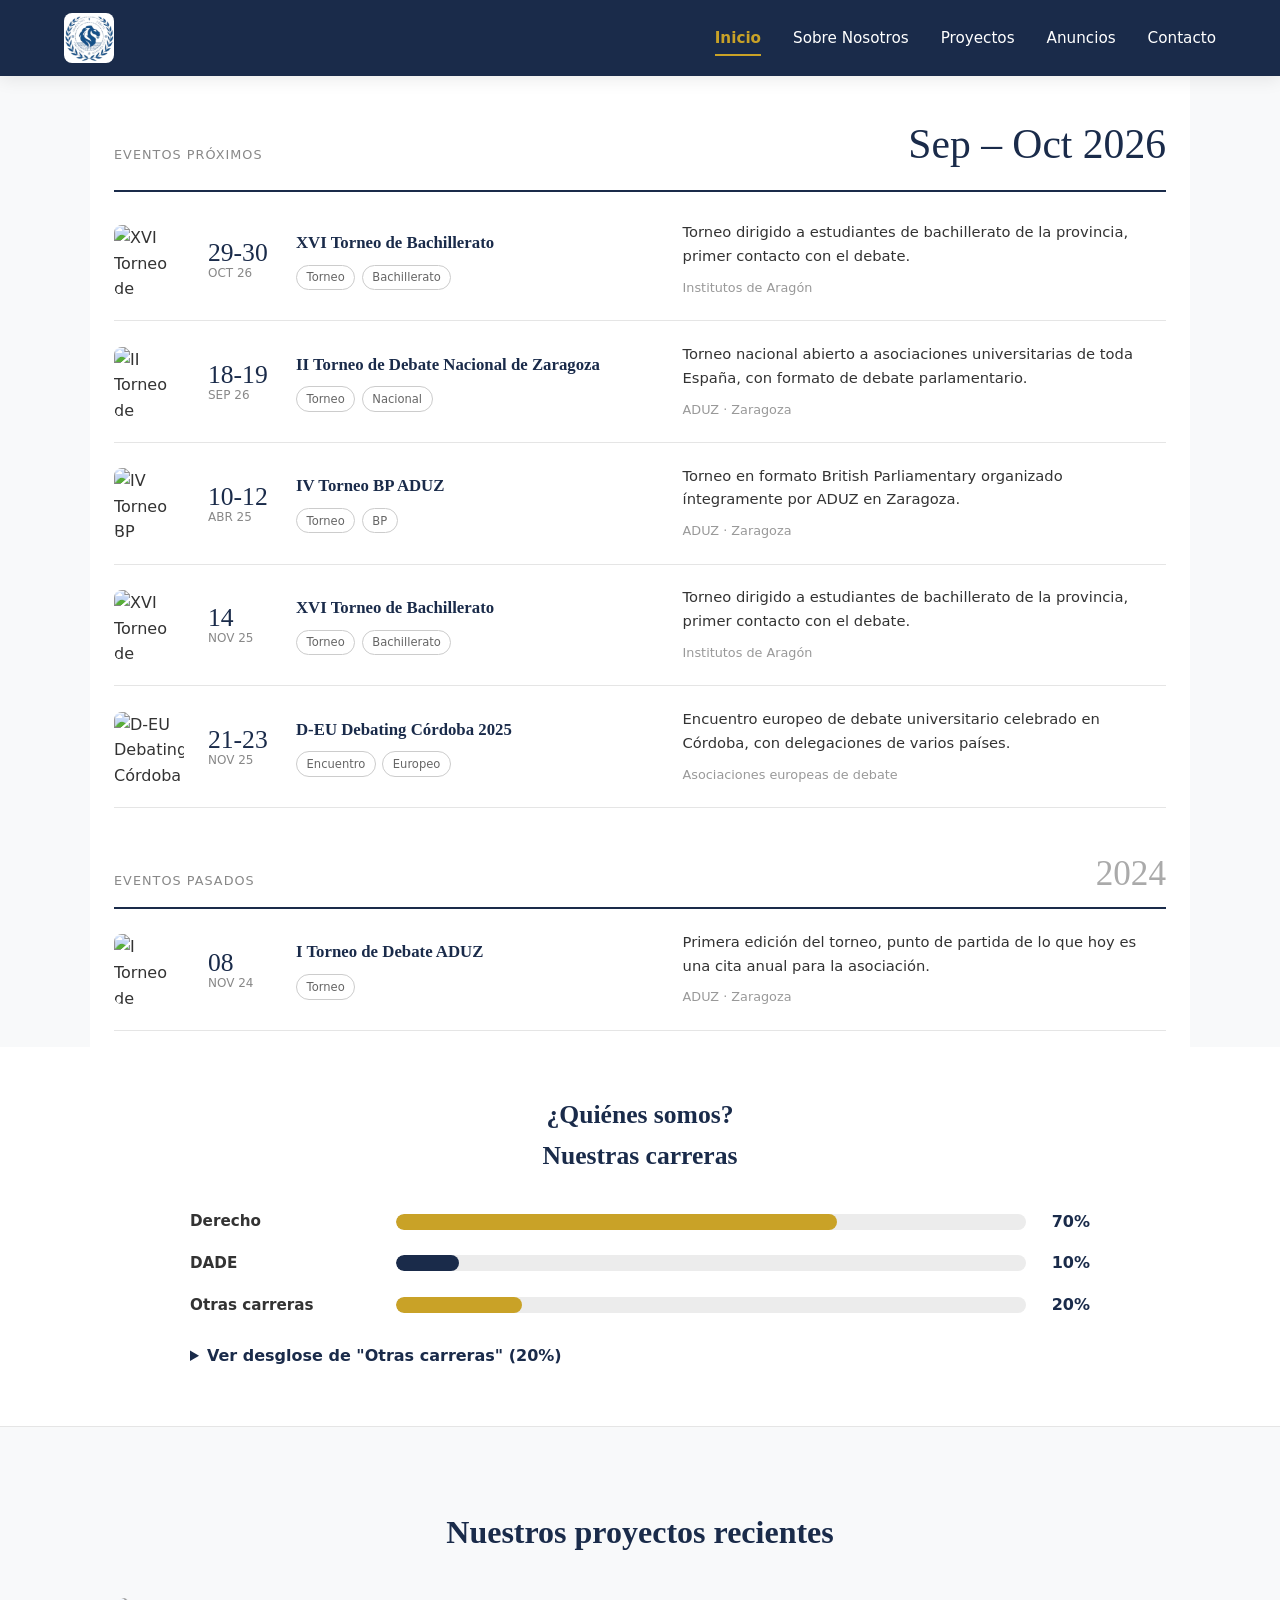
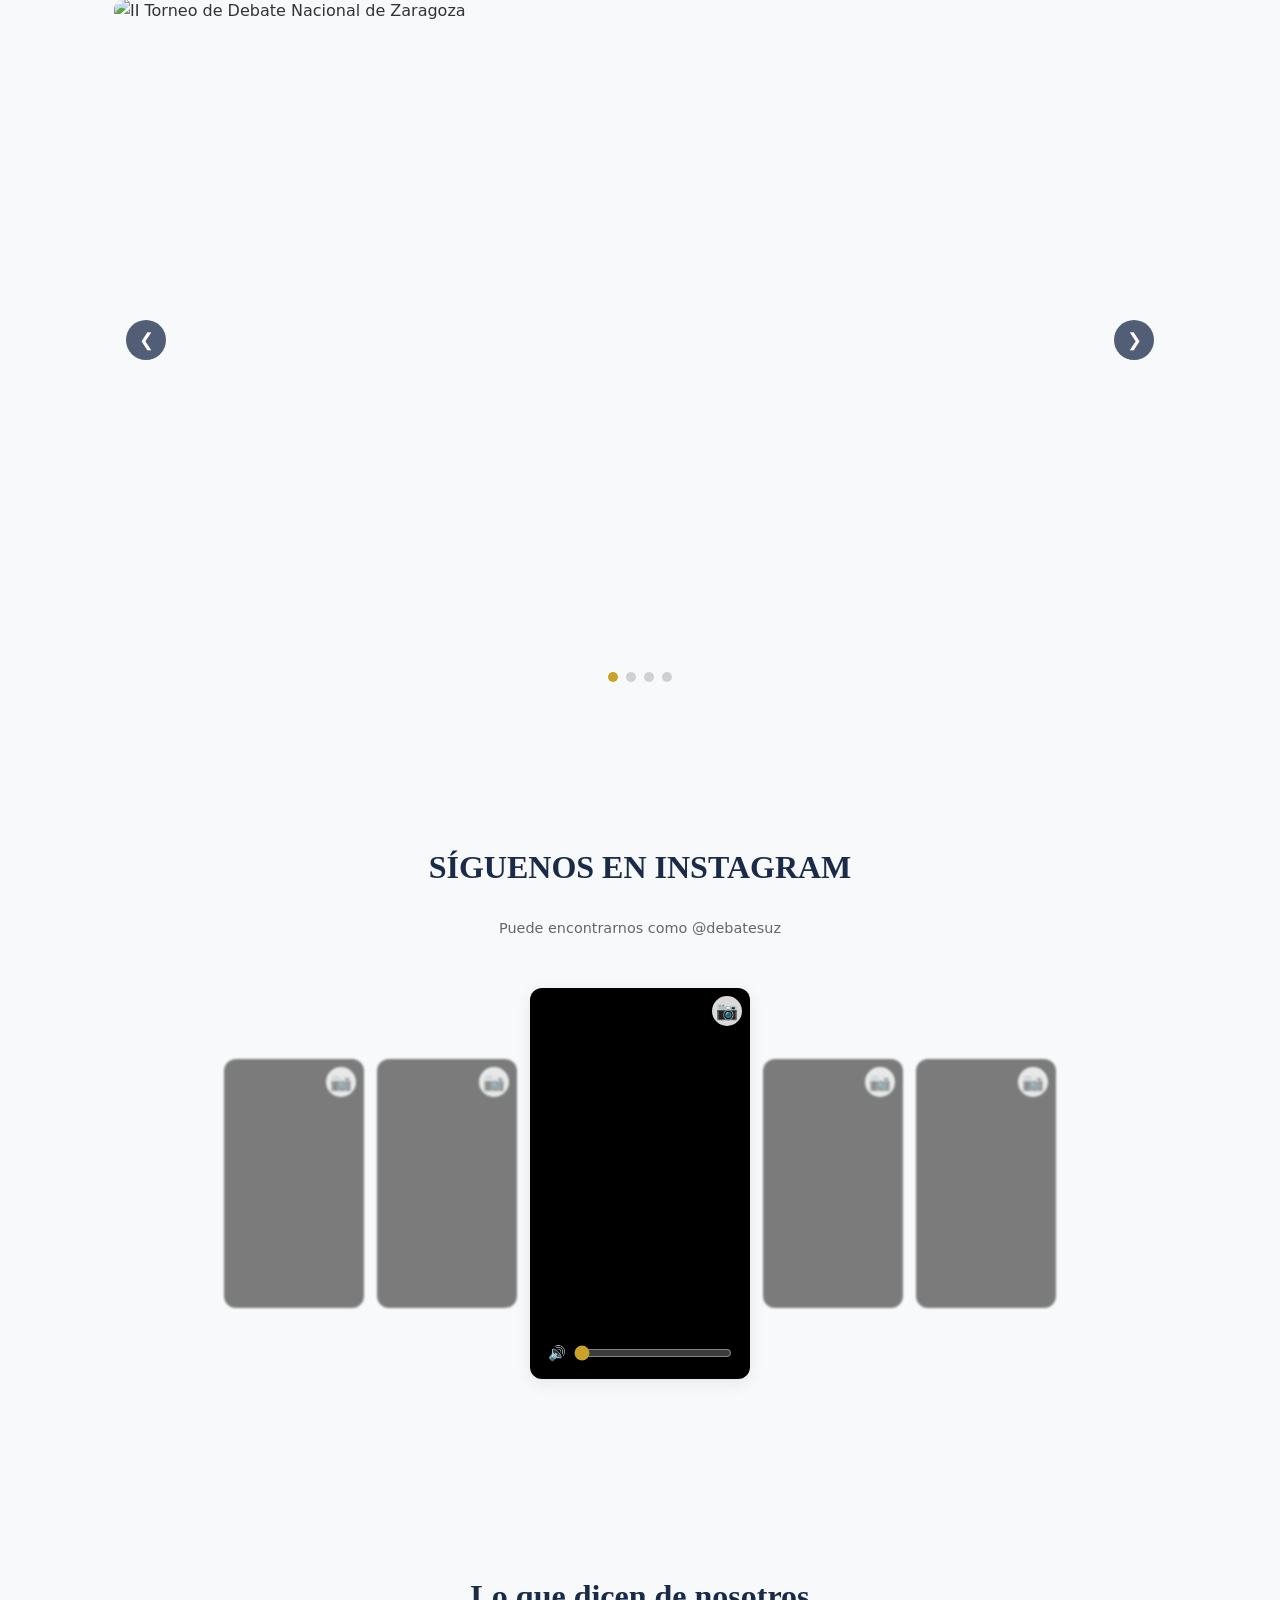
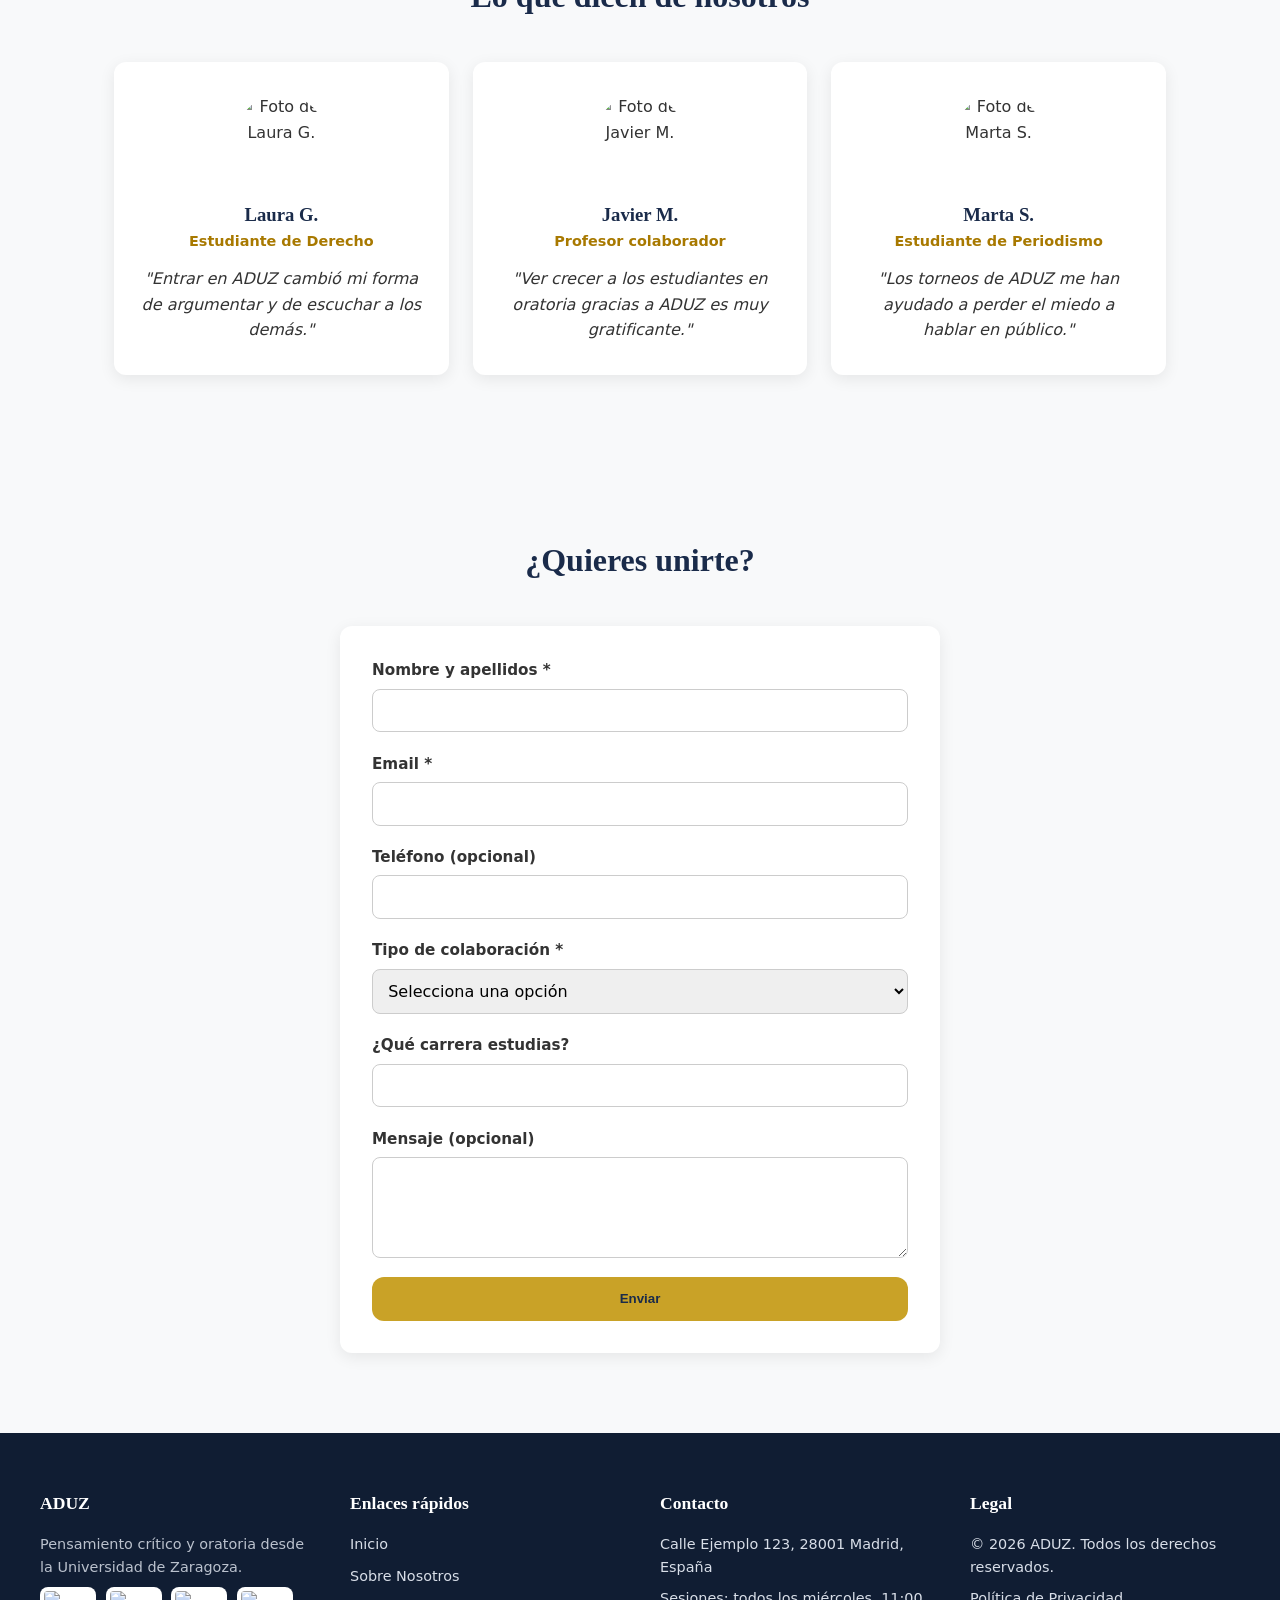
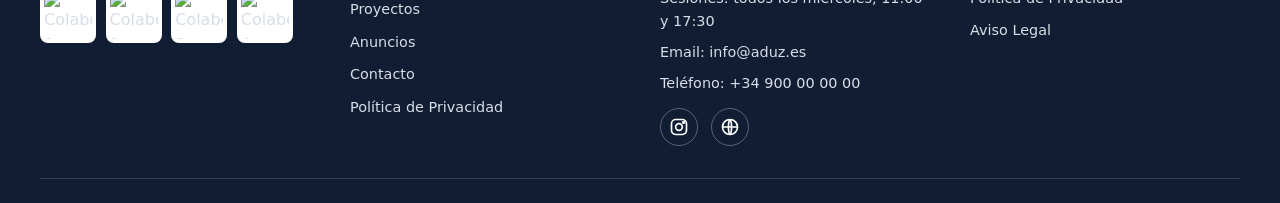
==== index.html @ b1e44f0f "Update index.html" ====
<!DOCTYPE html>
<html lang="es">
<head>
  <meta charset="UTF-8">
  <meta name="viewport" content="width=device-width, initial-scale=1.0">
  <title>ADUZ — Inicio</title>
  <meta name="description" content="ADUZ, Asociación de Debate de la Universidad de Zaragoza.">
  <link rel="stylesheet" href="styles.css">
</head>
<body>

  <!-- ======================= HEADER (igual en todas las páginas) ======================= -->
  <header class="site-header">
    <div class="header-inner">
      <a href="index.html" class="logo-link">
        <!-- Placeholder 50x50. Para usar tu logo real, sustituye por: img/logo.png -->
        <img src="imágenes\logos\logo oficial\logoaduzpochoazul.png" alt="Logo ADUZ" class="logo-img" width="50" height="50">
      </a>

      <button class="menu-toggle" id="menuToggle" aria-label="Abrir menú" aria-expanded="false">
        <span></span><span></span><span></span>
      </button>

      <nav class="main-nav" id="mainNav">
        <ul>
          <li><a href="index.html" class="nav-link">Inicio</a></li>
          <li><a href="sobre-nosotros.html" class="nav-link">Sobre Nosotros</a></li>
          <li><a href="proyectos.html" class="nav-link">Proyectos</a></li>
          <li><a href="anuncios.html" class="nav-link">Anuncios</a></li>
          <li><a href="contacto.html" class="nav-link">Contacto</a></li>
        </ul>
      </nav>
    </div>
  </header>

   <!-- ======================= CALENDARIO DE EVENTOS ======================= -->
  <!-- Cada evento es un <a> que envuelve toda la fila: al pulsar en cualquier
       parte del recuadro (imagen, fecha, título o descripción) se navega a
       la página de ese evento en concreto. Para añadir un evento nuevo,
       copia un bloque .event-row completo y cambia sus datos y su href. -->
  <section class="events-calendar" aria-label="Calendario de eventos">
 
    <div class="events-header">
      <span class="events-label">Eventos próximos</span>
      <span class="events-period">Sep – Oct 2026</span>
    </div>

    <a href="proyecto-detalle-1.html" class="event-row">
      <img class="event-thumb" src="https://picsum.photos/140/140?random=73" alt="XVI Torneo de Bachillerato">
      <div class="event-date">
        <span class="event-day">29-30</span>
          <span class="event-month">Oct 26</span>
      </div>
      <div class="event-title-block">
        <h3>XVI Torneo de Bachillerato</h3>
        <div class="event-tags">
          <span class="event-tag">Torneo</span>
          <span class="event-tag">Bachillerato</span>
        </div>
      </div>
      <div class="event-desc">
        <p>Torneo dirigido a estudiantes de bachillerato de la provincia, primer contacto con el debate.</p>
        <span class="event-org">Institutos de Aragón</span>
      </div>
    </a>
 
    <a href="proyecto-detalle-2.html" class="event-row">
      <img class="event-thumb" src="https://picsum.photos/140/140?random=71" alt="II Torneo de Debate Nacional de ADUZ">
      <div class="event-date">
        <span class="event-day">18-19</span>
        <span class="event-month">Sep 26</span>
      </div>
      <div class="event-title-block">
        <h3>II Torneo de Debate Nacional de Zaragoza</h3>
        <div class="event-tags">
          <span class="event-tag">Torneo</span>
          <span class="event-tag">Nacional</span>
        </div>
      </div>
      <div class="event-desc">
        <p>Torneo nacional abierto a asociaciones universitarias de toda España, con formato de debate parlamentario.</p>
        <span class="event-org">ADUZ · Zaragoza</span>
      </div>
    </a>
 
    <a href="proyecto-detalle-3.html" class="event-row">
      <img class="event-thumb" src="https://picsum.photos/140/140?random=72" alt="IV Torneo BP ADUZ">
      <div class="event-date">
        <span class="event-day">10-12</span>
        <span class="event-month">Abr 25</span>
      </div>
      <div class="event-title-block">
        <h3>IV Torneo BP ADUZ</h3>
        <div class="event-tags">
          <span class="event-tag">Torneo</span>
          <span class="event-tag">BP</span>
        </div>
      </div>
      <div class="event-desc">
        <p>Torneo en formato British Parliamentary organizado íntegramente por ADUZ en Zaragoza.</p>
        <span class="event-org">ADUZ · Zaragoza</span>
      </div>
    </a>
 
    <a href="proyecto-detalle-4.html" class="event-row">
      <img class="event-thumb" src="https://picsum.photos/140/140?random=73" alt="XVI Torneo de Bachillerato">
      <div class="event-date">
        <span class="event-day">14</span>
          <span class="event-month">Nov 25</span>
      </div>
      <div class="event-title-block">
        <h3>XVI Torneo de Bachillerato</h3>
        <div class="event-tags">
          <span class="event-tag">Torneo</span>
          <span class="event-tag">Bachillerato</span>
        </div>
      </div>
      <div class="event-desc">
        <p>Torneo dirigido a estudiantes de bachillerato de la provincia, primer contacto con el debate.</p>
        <span class="event-org">Institutos de Aragón</span>
      </div>
    </a>
 
    <a href="proyecto-detalle-5.html" class="event-row">
      <img class="event-thumb" src="https://picsum.photos/140/140?random=74" alt="D-EU Debating Córdoba 2025">
      <div class="event-date">
        <span class="event-day">21-23</span>
        <span class="event-month">Nov 25</span>
      </div>
      <div class="event-title-block">
        <h3>D-EU Debating Córdoba 2025</h3>
        <div class="event-tags">
          <span class="event-tag">Encuentro</span>
          <span class="event-tag">Europeo</span>
        </div>
      </div>
      <div class="event-desc">
        <p>Encuentro europeo de debate universitario celebrado en Córdoba, con delegaciones de varios países.</p>
        <span class="event-org">Asociaciones europeas de debate</span>
      </div>
    </a>
 
    <!-- Divisor de año / bloque de eventos pasados -->
    <div class="events-year-divider">
      <span class="events-label">Eventos pasados</span>
      <span class="events-period">2024</span>
    </div>
 
    <a href="anuncios.html" class="event-row">
      <img class="event-thumb" src="https://picsum.photos/140/140?random=75" alt="I Torneo de Debate ADUZ">
      <div class="event-date">
        <span class="event-day">08</span>
        <span class="event-month">Nov 24</span>
      </div>
      <div class="event-title-block">
        <h3>I Torneo de Debate ADUZ</h3>
        <div class="event-tags">
          <span class="event-tag">Torneo</span>
        </div>
      </div>
      <div class="event-desc">
        <p>Primera edición del torneo, punto de partida de lo que hoy es una cita anual para la asociación.</p>
        <span class="event-org">ADUZ · Zaragoza</span>
      </div>
    </a>
 
  </section>

  <!-- ======================= BARRA DE ESTADÍSTICAS DE CARRERAS ======================= -->
  <!-- Datos de ejemplo: sustitúyelos por los reales de tu asociación. -->
  <section class="stats-section" aria-label="Estadísticas de carreras">
    <div class="stats-inner">
      <h2 class="stats-title">¿Quiénes somos?<br>Nuestras carreras</h2>

      <div class="stat-row">
        <span class="stat-label">Derecho</span>
        <div class="stat-track"><div class="stat-fill" style="width: 70%;"></div></div>
        <span class="stat-percent">70%</span>
      </div>

      <div class="stat-row">
        <span class="stat-label">DADE</span>
        <div class="stat-track"><div class="stat-fill stat-fill-secondary" style="width: 10%;"></div></div>
        <span class="stat-percent">10%</span>
      </div>

      <div class="stat-row">
        <span class="stat-label">Otras carreras</span>
        <div class="stat-track"><div class="stat-fill" style="width: 20%;"></div></div>
        <span class="stat-percent">20%</span>
      </div>

      <!-- Desglose de "otras carreras": se despliega con <details>, sin necesidad de JS -->
      <details class="stats-detail">
        <summary>Ver desglose de "Otras carreras" (20%)</summary>
        <div class="stats-subrows">

          <div class="stat-row">
            <span class="stat-label">Ingeniería (Informática, Industrial...)</span>
            <div class="stat-track"><div class="stat-fill" style="width: 4%;"></div></div>
            <span class="stat-percent">4%</span>
          </div>
          <div class="stat-row">
            <span class="stat-label">Lenguas Modernas</span>
            <div class="stat-track"><div class="stat-fill" style="width: 2%;"></div></div>
            <span class="stat-percent">2%</span>
          </div>
          <div class="stat-row">
            <span class="stat-label">Biotecnología</span>
            <div class="stat-track"><div class="stat-fill" style="width: 2%;"></div></div>
            <span class="stat-percent">2%</span>
          </div>
          <div class="stat-row">
            <span class="stat-label">Ciencias Políticas</span>
            <div class="stat-track"><div class="stat-fill" style="width: 2%;"></div></div>
            <span class="stat-percent">2%</span>
          </div>
          <div class="stat-row">
            <span class="stat-label">Economía</span>
            <div class="stat-track"><div class="stat-fill" style="width: 2%;"></div></div>
            <span class="stat-percent">2%</span>
          </div>
          <div class="stat-row">
            <span class="stat-label">Psicología</span>
            <div class="stat-track"><div class="stat-fill" style="width: 2%;"></div></div>
            <span class="stat-percent">2%</span>
          </div>
          <div class="stat-row">
            <span class="stat-label">Filosofía</span>
            <div class="stat-track"><div class="stat-fill" style="width: 2%;"></div></div>
            <span class="stat-percent">2%</span>
          </div>
          <div class="stat-row">
            <span class="stat-label">Medicina</span>
            <div class="stat-track"><div class="stat-fill" style="width: 2%;"></div></div>
            <span class="stat-percent">2%</span>
          </div>
          <div class="stat-row">
            <span class="stat-label">ADE</span>
            <div class="stat-track"><div class="stat-fill" style="width: 1%;"></div></div>
            <span class="stat-percent">1%</span>
          </div>
          <div class="stat-row">
            <span class="stat-label">Comunicación Audiovisual</span>
            <div class="stat-track"><div class="stat-fill" style="width: 1%;"></div></div>
            <span class="stat-percent">1%</span>
          </div>
        </div>
        <h2 class="description">Únete y ayudanos a crecer</h2>
      </details>
    </div>
  </section>

  <!-- ======================= CARRUSEL DE IMÁGENES DE PROYECTOS ======================= -->
  <section class="section carousel-section" aria-label="Carrusel de proyectos">
    <h2 class="section-title">Nuestros proyectos recientes</h2>

    <div class="carousel" id="projectsCarousel">
      <div class="carousel-track" id="projectsTrack">

        <!-- Cada .carousel-slide es un proyecto. El clic lleva a proyectos.html.
             Para añadir más, copia este bloque entero. -->
        <a href="proyectos.html" class="carousel-slide">
          <img src="https://picsum.photos/800/500?random=1" alt="II Torneo de Debate Nacional de Zaragoza">
          <div class="slide-overlay">
            <h3>II Torneo de Debate Nacional de Zaragoza</h3>
            <p class="slide-date">18 - 19 septiembre 2026</p>
            <p class="slide-assoc">Con: ADUZ, asociaciones nacionales invitadas</p>
          </div>
        </a>

        <a href="proyectos.html" class="carousel-slide">
          <img src="https://picsum.photos/800/500?random=2" alt="IV Torneo BP ADUZ">
          <div class="slide-overlay">
            <h3>IV Torneo BP ADUZ</h3>
            <p class="slide-date">Abril 2025</p>
            <p class="slide-assoc">Con: ADUZ y asociaciones universitarias</p>
          </div>
        </a>

        <a href="proyectos.html" class="carousel-slide">
          <img src="https://picsum.photos/800/500?random=3" alt="XVI Torneo de Bachillerato">
          <div class="slide-overlay">
            <h3>XVI Torneo de Bachillerato</h3>
            <p class="slide-date">Noviembre 2025</p>
            <p class="slide-assoc">Con: institutos de Aragón</p>
          </div>
        </a>

        <a href="proyectos.html" class="carousel-slide">
          <img src="https://picsum.photos/800/500?random=4" alt="D-EU Debating Córdoba 2025">
          <div class="slide-overlay">
            <h3>D-EU Debating Córdoba 2025</h3>
            <p class="slide-date">Noviembre 2025</p>
            <p class="slide-assoc">Con: asociaciones europeas de debate</p>
          </div>
        </a>

      </div>

      <button class="carousel-arrow prev" id="projectsPrev" aria-label="Anterior">&#10094;</button>
      <button class="carousel-arrow next" id="projectsNext" aria-label="Siguiente">&#10095;</button>
      <div class="carousel-dots" id="projectsDots"></div>
    </div>
  </section>

  <!-- ======================= CARRUSEL "COVERFLOW" DE VÍDEOS ======================= -->
  <section class="section coverflow-section" aria-label="Vídeos destacados">
    <h2 class="section-title">SÍGUENOS EN INSTAGRAM</h2>
    <p class="coverflow-hint">Puede encontrarnos como @debatesuz</p>

    <div class="coverflow-track" id="coverflowTrack">

      <!-- Cada .coverflow-item es un vídeo. Para añadir más, copia el bloque
           y cambia el src del <source> y el poster. El primero o el del
           medio se usará como central al cargar la página. -->
      <div class="coverflow-item" data-ig-link="https://instagram.com/debatesuz">
        <video muted loop playsinline preload="metadata" poster="https://picsum.photos/400/711?random=41">
          <source src="https://www.w3schools.com/html/mov_bbb.mp4" type="video/mp4">
        </video>
        <span class="coverflow-icon">&#128247;</span>
        <div class="coverflow-controls">
          <span class="volume-icon">&#128266;</span>
          <input type="range" class="volume-slider" min="0" max="1" step="0.05" value="0" aria-label="Volumen del vídeo">
        </div>
      </div>

      <div class="coverflow-item" data-ig-link="https://instagram.com/debatesuz">
        <video muted loop playsinline preload="metadata" poster="https://picsum.photos/400/711?random=42">
          <source src="https://www.w3schools.com/html/mov_bbb.mp4" type="video/mp4">
        </video>
        <span class="coverflow-icon">&#128247;</span>
        <div class="coverflow-controls">
          <span class="volume-icon">&#128266;</span>
          <input type="range" class="volume-slider" min="0" max="1" step="0.05" value="0" aria-label="Volumen del vídeo">
        </div>
      </div>

      <!-- Este es el vídeo del medio: será el central al cargar la página -->
      <div class="coverflow-item" data-ig-link="https://instagram.com/debatesuz">
        <video muted loop playsinline preload="metadata" poster="https://picsum.photos/400/711?random=43">
          <source src="https://www.w3schools.com/html/mov_bbb.mp4" type="video/mp4">
        </video>
        <span class="coverflow-icon">&#128247;</span>
        <div class="coverflow-controls">
          <span class="volume-icon">&#128266;</span>
          <input type="range" class="volume-slider" min="0" max="1" step="0.05" value="0" aria-label="Volumen del vídeo">
        </div>
      </div>

      <div class="coverflow-item" data-ig-link="https://instagram.com/debatesuz">
        <video muted loop playsinline preload="metadata" poster="https://picsum.photos/400/711?random=44">
          <source src="https://www.w3schools.com/html/mov_bbb.mp4" type="video/mp4">
        </video>
        <span class="coverflow-icon">&#128247;</span>
        <div class="coverflow-controls">
          <span class="volume-icon">&#128266;</span>
          <input type="range" class="volume-slider" min="0" max="1" step="0.05" value="0" aria-label="Volumen del vídeo">
        </div>
      </div>

      <div class="coverflow-item" data-ig-link="https://instagram.com/debatesuz">
        <video muted loop playsinline preload="metadata" poster="https://picsum.photos/400/711?random=45">
          <source src="https://www.w3schools.com/html/mov_bbb.mp4" type="video/mp4">
        </video>
        <span class="coverflow-icon">&#128247;</span>
        <div class="coverflow-controls">
          <span class="volume-icon">&#128266;</span>
          <input type="range" class="volume-slider" min="0" max="1" step="0.05" value="0" aria-label="Volumen del vídeo">
        </div>
      </div>

    </div>
  </section>

  <!-- ======================= TESTIMONIOS ======================= -->
  <section class="section testimonials-section" aria-label="Testimonios">
    <h2 class="section-title">Lo que dicen de nosotros</h2>

    <div class="testimonials-grid">
      <div class="testimonial-card">
        <img class="testimonial-photo" src="https://picsum.photos/150/150?random=21" alt="Foto de Laura G.">
        <h3>Laura G.</h3>
        <p class="testimonial-role">Estudiante de Derecho</p>
        <p class="testimonial-quote">"Entrar en ADUZ cambió mi forma de argumentar y de escuchar a los demás."</p>
      </div>

      <div class="testimonial-card">
        <img class="testimonial-photo" src="https://picsum.photos/150/150?random=22" alt="Foto de Javier M.">
        <h3>Javier M.</h3>
        <p class="testimonial-role">Profesor colaborador</p>
        <p class="testimonial-quote">"Ver crecer a los estudiantes en oratoria gracias a ADUZ es muy gratificante."</p>
      </div>

      <div class="testimonial-card">
        <img class="testimonial-photo" src="https://picsum.photos/150/150?random=23" alt="Foto de Marta S.">
        <h3>Marta S.</h3>
        <p class="testimonial-role">Estudiante de Periodismo</p>
        <p class="testimonial-quote">"Los torneos de ADUZ me han ayudado a perder el miedo a hablar en público."</p>
      </div>
    </div>
  </section>

  <!-- ======================= FORMULARIO DE CONTACTO ======================= -->
  <section id="contacto" class="section contact-section" aria-label="Formulario de contacto">
    <h2 class="section-title">¿Quieres unirte?</h2>

    <form id="contactForm" class="contact-form" novalidate>
      <div class="form-group">
        <label for="nombre">Nombre y apellidos *</label>
        <input type="text" id="nombre" name="nombre" required>
      </div>

      <div class="form-group">
        <label for="email">Email *</label>
        <input type="email" id="email" name="email" required>
      </div>

      <div class="form-group">
        <label for="telefono">Teléfono (opcional)</label>
        <input type="tel" id="telefono" name="telefono">
      </div>

      <div class="form-group">
        <label for="tipoColaboracion">Tipo de colaboración *</label>
        <select id="tipoColaboracion" name="tipoColaboracion" required>
          <option value="" disabled selected>Selecciona una opción</option>
          <option value="Asociación">Asociación</option>
          <option value="Profesor">Profesor</option>
          <option value="Estudiante">Estudiante</option>
        </select>
      </div>

      <!-- Este campo solo se muestra si se elige "Estudiante" (ver script.js) -->
      <div class="form-group" id="carreraGroup" hidden>
        <label for="carrera">¿Qué carrera estudias?</label>
        <input type="text" id="carrera" name="carrera">
      </div>

      <div class="form-group">
        <label for="mensaje">Mensaje (opcional)</label>
        <textarea id="mensaje" name="mensaje" rows="4"></textarea>
      </div>

      <button type="submit" class="btn btn-primary">Enviar</button>

      <p id="formConfirmation" class="form-confirmation" hidden>
        ¡Gracias! Tu mensaje se ha enviado correctamente. Te contactaremos pronto.
      </p>
    </form>
  </section>

  <!-- ======================= FOOTER (igual en todas las páginas) ======================= -->
  <footer class="site-footer">
    <div class="footer-inner">

      <div class="footer-col">
        <h3 class="footer-heading">ADUZ</h3>
        <p class="footer-tagline">Pensamiento crítico y oratoria desde la Universidad de Zaragoza.</p>
        <div class="footer-sponsors">
          <img src="https://via.placeholder.com/100x100?text=Logo+1" alt="Colaborador 1">
          <img src="https://via.placeholder.com/100x100?text=Logo+2" alt="Colaborador 2">
          <img src="https://via.placeholder.com/100x100?text=Logo+3" alt="Colaborador 3">
          <img src="https://via.placeholder.com/100x100?text=Logo+4" alt="Colaborador 4">
        </div>
      </div>

      <div class="footer-col">
        <h3 class="footer-heading">Enlaces rápidos</h3>
        <ul class="footer-links">
          <li><a href="index.html">Inicio</a></li>
          <li><a href="sobre-nosotros.html">Sobre Nosotros</a></li>
          <li><a href="proyectos.html">Proyectos</a></li>
          <li><a href="anuncios.html">Anuncios</a></li>
          <li><a href="contacto.html">Contacto</a></li>
          <li><a href="politica-privacidad.html">Política de Privacidad</a></li>
        </ul>
      </div>

      <div class="footer-col">
        <h3 class="footer-heading">Contacto</h3>
        <p>Calle Ejemplo 123, 28001 Madrid, España</p>
        <p>Sesiones: todos los miércoles, 11:00 y 17:30</p>
        <p>Email: <a href="mailto:info@aduz.es">info@aduz.es</a></p>
        <p>Teléfono: <a href="tel:+34900000000">+34 900 00 00 00</a></p>
        <div class="footer-social">
          <a href="https://instagram.com/debatesuz" target="_blank" rel="noopener noreferrer" aria-label="Instagram" class="social-icon">
            <svg viewBox="0 0 24 24" width="20" height="20" fill="none" stroke="currentColor" stroke-width="2">
              <rect x="3" y="3" width="18" height="18" rx="5"/>
              <circle cx="12" cy="12" r="4"/>
              <circle cx="17.5" cy="6.5" r="1"/>
            </svg>
          </a>
          <a href="https://aduz.es" target="_blank" rel="noopener noreferrer" aria-label="Sitio web" class="social-icon">
            <svg viewBox="0 0 24 24" width="20" height="20" fill="none" stroke="currentColor" stroke-width="2">
              <circle cx="12" cy="12" r="9"/>
              <path d="M3 12h18M12 3c2.5 2.7 2.5 15.3 0 18M12 3c-2.5 2.7-2.5 15.3 0 18"/>
            </svg>
          </a>
        </div>
      </div>

      <div class="footer-col">
        <h3 class="footer-heading">Legal</h3>
        <p>&copy; <span id="year"></span> ADUZ. Todos los derechos reservados.</p>
        <ul class="footer-links">
          <li><a href="politica-privacidad.html">Política de Privacidad</a></li>
          <li><a href="politica-privacidad.html">Aviso Legal</a></li>
        </ul>
      </div>

    </div>
  </footer>

  <script src="script.js"></script>
</body>
</html>
---- styles.css ----
/* =========================================================
   VARIABLES GLOBALES
   ========================================================= */
:root {
  --color-principal: #1a2b4a;   /* azul oscuro */
  --color-principal-oscuro: #101d33; /* para el footer, un tono aún más oscuro */
  --color-acento: #c9a227;      /* dorado */
  --color-fondo: #f8f9fa;
  --color-texto: #333333;
  --color-blanco: #ffffff;

  --fuente-titulos: Georgia, 'Times New Roman', serif;
  --fuente-cuerpo: system-ui, -apple-system, Arial, sans-serif;

  --radio-borde: 12px;
  --sombra-suave: 0 4px 16px rgba(0, 0, 0, 0.08);
  --header-height: 76px;
}

/* =========================================================
   RESET BÁSICO
   ========================================================= */
* { margin: 0; padding: 0; box-sizing: border-box; }

html { scroll-behavior: smooth; scroll-padding-top: var(--header-height); }

body {
  font-family: var(--fuente-cuerpo);
  color: var(--color-texto);
  background-color: var(--color-fondo);
  line-height: 1.6;
}

h1, h2, h3 { font-family: var(--fuente-titulos); color: var(--color-principal); }
a { text-decoration: none; color: inherit; }
img { max-width: 100%; display: block; }
ul { list-style: none; }

a:focus-visible, button:focus-visible, input:focus-visible,
select:focus-visible, textarea:focus-visible {
  outline: 3px solid var(--color-acento);
  outline-offset: 2px;
}

/* =========================================================
   UTILIDADES DE SECCIÓN
   ========================================================= */
.section { padding: 5rem 1.5rem; max-width: 1100px; margin: 0 auto; }
.section-title { text-align: center; font-size: 2rem; margin-bottom: 2.5rem; }
.section-text { max-width: 700px; margin: 0 auto 2rem auto; text-align: center; }

.btn {
  display: inline-block;
  padding: 0.9rem 2rem;
  border-radius: var(--radio-borde);
  font-weight: bold;
  border: none;
  cursor: pointer;
  transition: transform 0.15s ease, box-shadow 0.15s ease;
}

.btn-primary { background-color: var(--color-acento); color: var(--color-principal); }
.btn-primary:hover { transform: translateY(-2px); box-shadow: var(--sombra-suave); }

.btn-outline {
  background-color: transparent;
  color: var(--color-principal);
  border: 2px solid var(--color-principal);
}
.btn-outline:hover { background-color: var(--color-principal); color: var(--color-blanco); }

/* =========================================================
   HEADER STICKY + LOGO + NAVEGACIÓN
   ========================================================= */
.site-header {
  position: sticky;
  top: 0;
  z-index: 100;
  min-height: var(--header-height);
  background-color: var(--color-principal);
  box-shadow: var(--sombra-suave);
}

.header-inner {
  max-width: 1200px;
  min-height: var(--header-height);
  margin: 0 auto;
  padding: 0.5rem 1.5rem;
  display: flex;
  align-items: center;
  justify-content: space-between;
}

.logo-link {
  display: flex;
  align-items: center;
  gap: 0.7rem;
}

/* El logo mantiene siempre 50x50px reales, sin deformarse (object-fit: contain) */
.logo-img {
  width: 50px;
  height: 50px;
  object-fit: contain;
  border-radius: 8px;
  background-color: var(--color-blanco);
  flex-shrink: 0;
}

.logo-text {
  font-family: var(--fuente-titulos);
  font-size: 1.4rem;
  font-weight: bold;
  color: var(--color-blanco);
}

.main-nav ul { display: flex; gap: 2rem; }

.nav-link {
  color: var(--color-blanco);
  font-size: 0.95rem;
  padding: 0.4rem 0;
  border-bottom: 2px solid transparent;
  transition: border-color 0.2s ease, color 0.2s ease;
}

.nav-link:hover { color: var(--color-acento); border-color: var(--color-acento); }

.nav-link.active {
  color: var(--color-acento);
  border-color: var(--color-acento);
  font-weight: bold;
}

.menu-toggle {
  display: none;
  flex-direction: column;
  justify-content: space-between;
  width: 28px;
  height: 20px;
  background: none;
  border: none;
  cursor: pointer;
  flex-shrink: 0;
}

.menu-toggle span {
  display: block;
  height: 3px;
  width: 100%;
  background-color: var(--color-blanco);
  border-radius: 2px;
  transition: transform 0.25s ease, opacity 0.25s ease;
}

.menu-toggle.open span:nth-child(1) { transform: translateY(8.5px) rotate(45deg); }
.menu-toggle.open span:nth-child(2) { opacity: 0; }
.menu-toggle.open span:nth-child(3) { transform: translateY(-8.5px) rotate(-45deg); }

/* =========================================================
   BARRA DE ESTADÍSTICAS DE CARRERAS (solo en index.html)
   ========================================================= */
.stats-section {
  background-color: var(--color-blanco);
  padding: 3rem 1.5rem;
  border-bottom: 1px solid #e5e5e5;
}

.stats-inner { max-width: 900px; margin: 0 auto; }

.stats-title {
  text-align: center;
  font-size: 1.6rem;
  margin-bottom: 2rem;
}

.stat-row {
  display: flex;
  align-items: center;
  gap: 1rem;
  margin-bottom: 1rem;
}

.stat-label {
  width: 190px;
  flex-shrink: 0;
  font-weight: bold;
  font-size: 0.95rem;
}

.stat-track {
  flex: 1;
  height: 16px;
  background-color: #ececec;
  border-radius: 999px;
  overflow: hidden;
}

.stat-fill {
  height: 100%;
  background-color: var(--color-acento);
  border-radius: 999px;
  /* el ancho real se define en línea en cada barra, ej: style="width:70%" */
}

.stat-fill.stat-fill-secondary { background-color: var(--color-principal); }

.stat-percent {
  width: 48px;
  flex-shrink: 0;
  text-align: right;
  font-weight: bold;
  color: var(--color-principal);
}

/* Desglose de "otras carreras", dentro de un <details> nativo (sin JS) */
.stats-detail { margin-top: 0.5rem; }

.stats-detail summary {
  cursor: pointer;
  font-weight: bold;
  color: var(--color-principal);
  padding: 0.6rem 0;
}

.stats-subrows { margin-top: 0.8rem; padding-left: 1rem; }

.stats-subrows .stat-row { margin-bottom: 0.7rem; }
.stats-subrows .stat-label { width: 190px; font-weight: normal; font-size: 0.88rem; }
.stats-subrows .stat-track { height: 10px; }
.stats-subrows .stat-percent { font-size: 0.85rem; }

/* =========================================================
   CARRUSEL DE IMÁGENES DE PROYECTOS
   ========================================================= */
.carousel-section { max-width: 1100px; }

.carousel { position: relative; overflow: hidden; border-radius: var(--radio-borde); }
.carousel-track { display: flex; transition: transform 0.5s ease-in-out; }

.carousel-slide { position: relative; min-width: 100%; aspect-ratio: 8 / 5; overflow: hidden; }
.carousel-slide img { width: 100%; height: 100%; object-fit: cover; }

.slide-overlay {
  position: absolute;
  inset: 0;
  background: linear-gradient(to top, rgba(26, 43, 74, 0.9), rgba(26, 43, 74, 0.1) 60%);
  color: var(--color-blanco);
  display: flex;
  flex-direction: column;
  justify-content: flex-end;
  padding: 1.5rem;
  opacity: 0;
  transition: opacity 0.3s ease;
}

.carousel-slide:hover .slide-overlay { opacity: 1; }
.slide-overlay h3 { color: var(--color-blanco); font-size: 1.2rem; margin-bottom: 0.3rem; }
.slide-date, .slide-assoc { font-size: 0.9rem; opacity: 0.9; }

.carousel-arrow {
  position: absolute;
  top: 50%;
  transform: translateY(-50%);
  background-color: rgba(26, 43, 74, 0.75);
  color: var(--color-blanco);
  border: none;
  width: 40px;
  height: 40px;
  border-radius: 50%;
  font-size: 1.1rem;
  cursor: pointer;
  z-index: 5;
  transition: background-color 0.2s ease;
}

.carousel-arrow:hover { background-color: var(--color-acento); color: var(--color-principal); }
.carousel-arrow.prev { left: 12px; }
.carousel-arrow.next { right: 12px; }

.carousel-dots { display: flex; justify-content: center; gap: 0.5rem; margin-top: 1rem; }

.dot {
  width: 10px; height: 10px; border-radius: 50%; border: none;
  background-color: #d0d0d0; cursor: pointer; transition: background-color 0.2s ease;
}
.dot.active { background-color: var(--color-acento); }

/* =========================================================
   CARRUSEL "COVERFLOW" DE VÍDEOS (vídeo central + laterales)
   ========================================================= */
.coverflow-section { max-width: 1100px; }

.coverflow-track {
  display: flex;
  align-items: center;
  justify-content: center;
  gap: 0.8rem;
  padding: 2rem 0;
  min-height: 380px;
}

.coverflow-item {
  position: relative;
  width: 140px;
  aspect-ratio: 9 / 16;
  border-radius: var(--radio-borde);
  overflow: hidden;
  background-color: #000;
  cursor: pointer;
  flex-shrink: 0;
  transition: transform 0.4s ease, opacity 0.4s ease, filter 0.4s ease, width 0.4s ease;
  opacity: 0.5;
  filter: blur(1px);
}

.coverflow-item video {
  width: 100%;
  height: 100%;
  object-fit: cover;
  pointer-events: none;
}

/* El vídeo central: más grande, nítido y sin difuminar */
.coverflow-item.is-center {
  width: 220px;
  opacity: 1;
  filter: none;
  box-shadow: var(--sombra-suave);
}

.coverflow-icon {
  position: absolute;
  top: 8px;
  right: 8px;
  font-size: 1.1rem;
  background-color: rgba(255, 255, 255, 0.85);
  border-radius: 50%;
  width: 30px;
  height: 30px;
  display: flex;
  align-items: center;
  justify-content: center;
}

/* Control de volumen: solo se muestra sobre el vídeo central */
.coverflow-controls {
  position: absolute;
  left: 8px;
  right: 8px;
  bottom: 8px;
  display: none;
  align-items: center;
  gap: 0.5rem;
  background-color: rgba(0, 0, 0, 0.45);
  padding: 0.4rem 0.6rem;
  border-radius: 8px;
}

.coverflow-item.is-center .coverflow-controls { display: flex; }

.volume-icon { color: var(--color-blanco); font-size: 0.9rem; }
.volume-slider { flex: 1; accent-color: var(--color-acento); cursor: pointer; }

.coverflow-hint {
  text-align: center;
  font-size: 0.9rem;
  color: #666;
  margin-top: -1rem;
  margin-bottom: 1rem;
}

/* =========================================================
   TESTIMONIOS / TARJETAS
   ========================================================= */
.testimonials-grid, .cards-grid {
  display: grid;
  grid-template-columns: repeat(auto-fit, minmax(240px, 1fr));
  gap: 1.5rem;
}

.testimonial-card, .card {
  background-color: var(--color-blanco);
  border-radius: var(--radio-borde);
  box-shadow: var(--sombra-suave);
  padding: 2rem 1.5rem;
  text-align: center;
}

.testimonial-photo {
  width: 90px; height: 90px; border-radius: 50%; object-fit: cover; margin: 0 auto 1rem auto;
}

.testimonial-role { color: #a87900; font-size: 0.9rem; font-weight: bold; margin-bottom: 0.8rem; }
.testimonial-quote { font-style: italic; }
.card h3 { margin-bottom: 0.6rem; font-size: 1.15rem; }

/* =========================================================
   PROYECTOS (tarjetas con botón "Saber más")
   ========================================================= */
.project-card { text-align: left; display: flex; flex-direction: column; }

.project-meta {
  display: flex;
  flex-wrap: wrap;
  gap: 0.4rem 1rem;
  font-size: 0.85rem;
  color: var(--color-principal);
  font-weight: bold;
  margin: 0.5rem 0 0.8rem 0;
}

.project-card p { flex-grow: 1; margin-bottom: 1.2rem; }
.project-card .btn { align-self: flex-start; }

/* =========================================================
   PÁGINA DE DETALLE DE PROYECTO
   ========================================================= */
.detail-hero-meta {
  display: flex;
  flex-wrap: wrap;
  justify-content: center;
  gap: 0.5rem 1.5rem;
  margin-top: 1rem;
  font-size: 0.95rem;
  opacity: 0.9;
}

.detail-content { max-width: 750px; margin: 0 auto; }
.detail-content p { margin-bottom: 1.2rem; }

.detail-gallery {
  display: grid;
  grid-template-columns: repeat(auto-fit, minmax(220px, 1fr));
  gap: 1rem;
  margin: 2rem 0;
}

.detail-gallery img { border-radius: var(--radio-borde); box-shadow: var(--sombra-suave); aspect-ratio: 4/3; object-fit: cover; }

/* =========================================================
   ANUNCIOS
   ========================================================= */
.anuncios-list { display: flex; flex-direction: column; gap: 1.2rem; }

.anuncio-card {
  background-color: var(--color-blanco);
  border-radius: var(--radio-borde);
  box-shadow: var(--sombra-suave);
  padding: 1.5rem 1.8rem;
  border-left: 5px solid var(--color-acento);
}

.anuncio-header {
  display: flex; flex-wrap: wrap; justify-content: space-between; align-items: center;
  gap: 0.5rem; margin-bottom: 0.5rem;
}

.anuncio-fecha { font-size: 0.85rem; color: #777; }

.anuncio-tag {
  display: inline-block;
  background-color: var(--color-principal);
  color: var(--color-blanco);
  font-size: 0.75rem;
  font-weight: bold;
  padding: 0.2rem 0.7rem;
  border-radius: 999px;
}

/* =========================================================
   FORMULARIO DE CONTACTO
   ========================================================= */
.contact-form {
  max-width: 600px;
  margin: 0 auto;
  background-color: var(--color-blanco);
  padding: 2rem;
  border-radius: var(--radio-borde);
  box-shadow: var(--sombra-suave);
}

.form-group { margin-bottom: 1.2rem; display: flex; flex-direction: column; text-align: left; }
.form-group label { margin-bottom: 0.4rem; font-weight: bold; font-size: 0.95rem; }

.form-group input, .form-group select, .form-group textarea {
  padding: 0.7rem;
  border: 1px solid #ccc;
  border-radius: 8px;
  font-family: var(--fuente-cuerpo);
  font-size: 1rem;
}

.form-group input:focus, .form-group select:focus, .form-group textarea:focus { border-color: var(--color-acento); }
.contact-form .btn { width: 100%; }

.form-confirmation {
  margin-top: 1rem;
  padding: 1rem;
  background-color: #eaf7ea;
  color: #256029;
  border-radius: 8px;
  text-align: center;
}

.contact-info {
  display: flex;
  flex-direction: column;
  gap: 0.6rem;
  text-align: center;
  margin-bottom: 2.5rem;
  font-size: 1.05rem;
}

.contact-info a { color: var(--color-principal); font-weight: bold; }

/* =========================================================
   PÁGINA DE POLÍTICA DE PRIVACIDAD
   ========================================================= */
.legal-content { max-width: 800px; margin: 0 auto; }
.legal-content h2 { margin: 2rem 0 0.8rem 0; font-size: 1.3rem; }
.legal-content h2:first-child { margin-top: 0; }
.legal-content p { margin-bottom: 1rem; }
.legal-content ul { list-style: disc; padding-left: 1.5rem; margin-bottom: 1rem; }
.legal-content li { margin-bottom: 0.4rem; }

/* =========================================================
   FOOTER (4 columnas)
   ========================================================= */
.site-footer {
  background-color: var(--color-principal-oscuro);
  color: #d8dee8;
  padding: 3.5rem 1.5rem 1.5rem 1.5rem;
}

.footer-inner {
  max-width: 1200px;
  margin: 0 auto;
  display: grid;
  grid-template-columns: repeat(4, 1fr);
  gap: 2.5rem;
  padding-bottom: 2rem;
  border-bottom: 1px solid rgba(255, 255, 255, 0.15);
}

.footer-heading {
  color: var(--color-blanco);
  font-size: 1.1rem;
  margin-bottom: 1rem;
}

.footer-col p { margin-bottom: 0.5rem; font-size: 0.9rem; }
.footer-col a { transition: color 0.2s ease; }
.footer-col a:hover { color: var(--color-acento); }

.footer-tagline { font-size: 0.9rem; margin-bottom: 1.2rem; opacity: 0.85; }

.footer-sponsors { display: flex; flex-wrap: wrap; gap: 0.6rem; }
.footer-sponsors img {
  width: 56px; height: 56px; object-fit: contain;
  background-color: var(--color-blanco);
  border-radius: 8px;
  padding: 4px;
}

.footer-links li { margin-bottom: 0.6rem; font-size: 0.9rem; }

.footer-social { display: flex; gap: 0.8rem; margin-top: 0.8rem; }
.social-icon {
  width: 38px; height: 38px;
  display: flex; align-items: center; justify-content: center;
  border: 1px solid rgba(255, 255, 255, 0.3);
  border-radius: 50%;
  color: var(--color-blanco);
  transition: border-color 0.2s ease, color 0.2s ease;
}
.social-icon:hover { border-color: var(--color-acento); color: var(--color-acento); }

.footer-bottom {
  max-width: 1200px;
  margin: 1.5rem auto 0 auto;
  text-align: center;
  font-size: 0.8rem;
  opacity: 0.7;
}

/* =========================================================
   RESPONSIVE
   ========================================================= */
@media (max-width: 900px) {
  .footer-inner { grid-template-columns: repeat(2, 1fr); }
}

@media (max-width: 768px) {
  .menu-toggle { display: flex; }

  .main-nav {
    position: absolute;
    top: var(--header-height);
    left: 0;
    right: 0;
    background-color: var(--color-principal);
    max-height: 0;
    overflow: hidden;
    transition: max-height 0.3s ease;
  }

  .main-nav.open { max-height: 400px; }

  .main-nav ul { flex-direction: column; padding: 1rem 1.5rem; gap: 1rem; }

  .slide-overlay {
    opacity: 1;
    background: linear-gradient(to top, rgba(26, 43, 74, 0.92), rgba(26, 43, 74, 0.35) 70%);
  }

  .section { padding: 3.5rem 1.2rem; }
  .section-title { font-size: 1.6rem; }

  .stat-label { width: 130px; font-size: 0.85rem; }
  .stats-subrows .stat-label { width: 130px; }

  /* Coverflow en móvil: el vídeo central ocupa casi todo el ancho,
     los laterales que no son inmediatos se ocultan para no saturar */
  .coverflow-item { width: 60px; }
  .coverflow-item.is-center { width: 180px; }
  .coverflow-item[style*="order: -2"],
  .coverflow-item[style*="order: 2"],
  .coverflow-item[style*="order: -3"],
  .coverflow-item[style*="order: 3"] {
    display: none;
  }

  .footer-inner { grid-template-columns: 1fr; text-align: center; }
  .footer-sponsors { justify-content: center; }
  .footer-social { justify-content: center; }
}

@media (max-width: 480px) {
  .carousel-arrow { width: 34px; height: 34px; font-size: 0.95rem; }
  .anuncio-header { flex-direction: column; align-items: flex-start; }
  .stat-row { flex-wrap: wrap; }
  .stat-label { width: 100%; }
}

/* =========================================================
   CALENDARIO DE EVENTOS (estilo editorial, tipo "agenda")
   Cada fila es un enlace <a> completo: no hace falta JavaScript,
   el propio HTML ya es interactivo y lleva a la página del evento.
   ========================================================= */
.events-calendar {
  background-color: var(--color-blanco);
  max-width: 1100px;
  margin: 0 auto;
  padding: 3rem 1.5rem 1rem 1.5rem;
}
 
.events-header {
  display: flex;
  justify-content: space-between;
  align-items: flex-end;
  flex-wrap: wrap;
  gap: 0.5rem 1.5rem;
  padding-bottom: 1.5rem;
  border-bottom: 2px solid var(--color-principal);
  margin-bottom: 0.5rem;
}
 
.events-label {
  text-transform: uppercase;
  letter-spacing: 0.08em;
  font-size: 0.8rem;
  color: #888;
}
 
.events-period {
  font-family: var(--fuente-titulos);
  font-size: clamp(1.8rem, 5vw, 2.6rem);
  color: var(--color-principal);
  line-height: 1;
}
 
/* Fila-divisor que anuncia un año o el bloque de eventos pasados */
.events-year-divider {
  display: flex;
  justify-content: space-between;
  align-items: flex-end;
  padding: 2rem 0 1rem 0;
  border-bottom: 2px solid var(--color-principal);
  margin-top: 1rem;
}
 
.events-year-divider .events-period { font-size: clamp(1.6rem, 4.5vw, 2.2rem); color: #aaa; }
 
/* Cada evento es un <a> que envuelve toda la fila: al pulsar en
   cualquier parte del recuadro, se navega a esa página del evento. */
.event-row {
  display: grid;
  grid-template-columns: 70px 64px 1.2fr 1.6fr;
  gap: 1.5rem;
  align-items: center;
  padding: 1.3rem 0;
  border-bottom: 1px solid #e5e5e5;
  transition: background-color 0.2s ease, padding-left 0.2s ease;
}
 
.event-row:hover {
  background-color: var(--color-fondo);
  padding-left: 0.6rem;
}
 
.event-thumb {
  width: 70px;
  height: 70px;
  border-radius: 8px;
  object-fit: cover;
  flex-shrink: 0;
}
 
.event-date {
  text-align: left;
  line-height: 1.1;
}
 
.event-date .event-day {
  display: block;
  font-family: var(--fuente-titulos);
  font-size: 1.6rem;
  color: var(--color-principal);
}
 
.event-date .event-month {
  display: block;
  font-size: 0.75rem;
  color: #888;
  text-transform: uppercase;
}
 
.event-title-block h3 {
  font-size: 1.05rem;
  margin-bottom: 0.5rem;
}
 
.event-tags { display: flex; flex-wrap: wrap; gap: 0.4rem; }
 
.event-tag {
  display: inline-block;
  font-size: 0.72rem;
  padding: 0.15rem 0.6rem;
  border: 1px solid #ccc;
  border-radius: 999px;
  color: #666;
}
 
.event-desc p {
  font-size: 0.92rem;
  color: var(--color-texto);
  margin-bottom: 0.4rem;
}
 
.event-org { font-size: 0.8rem; color: #999; }
 
/* Responsive: en móvil, cada fila pasa a apilarse en una columna */
@media (max-width: 700px) {
  .event-row {
    grid-template-columns: 60px 1fr;
    grid-template-areas:
      "thumb date"
      "title title"
      "desc desc";
    row-gap: 0.6rem;
  }
  .event-thumb { grid-area: thumb; width: 60px; height: 60px; }
  .event-date { grid-area: date; text-align: right; }
  .event-title-block { grid-area: title; }
  .event-desc { grid-area: desc; }
}
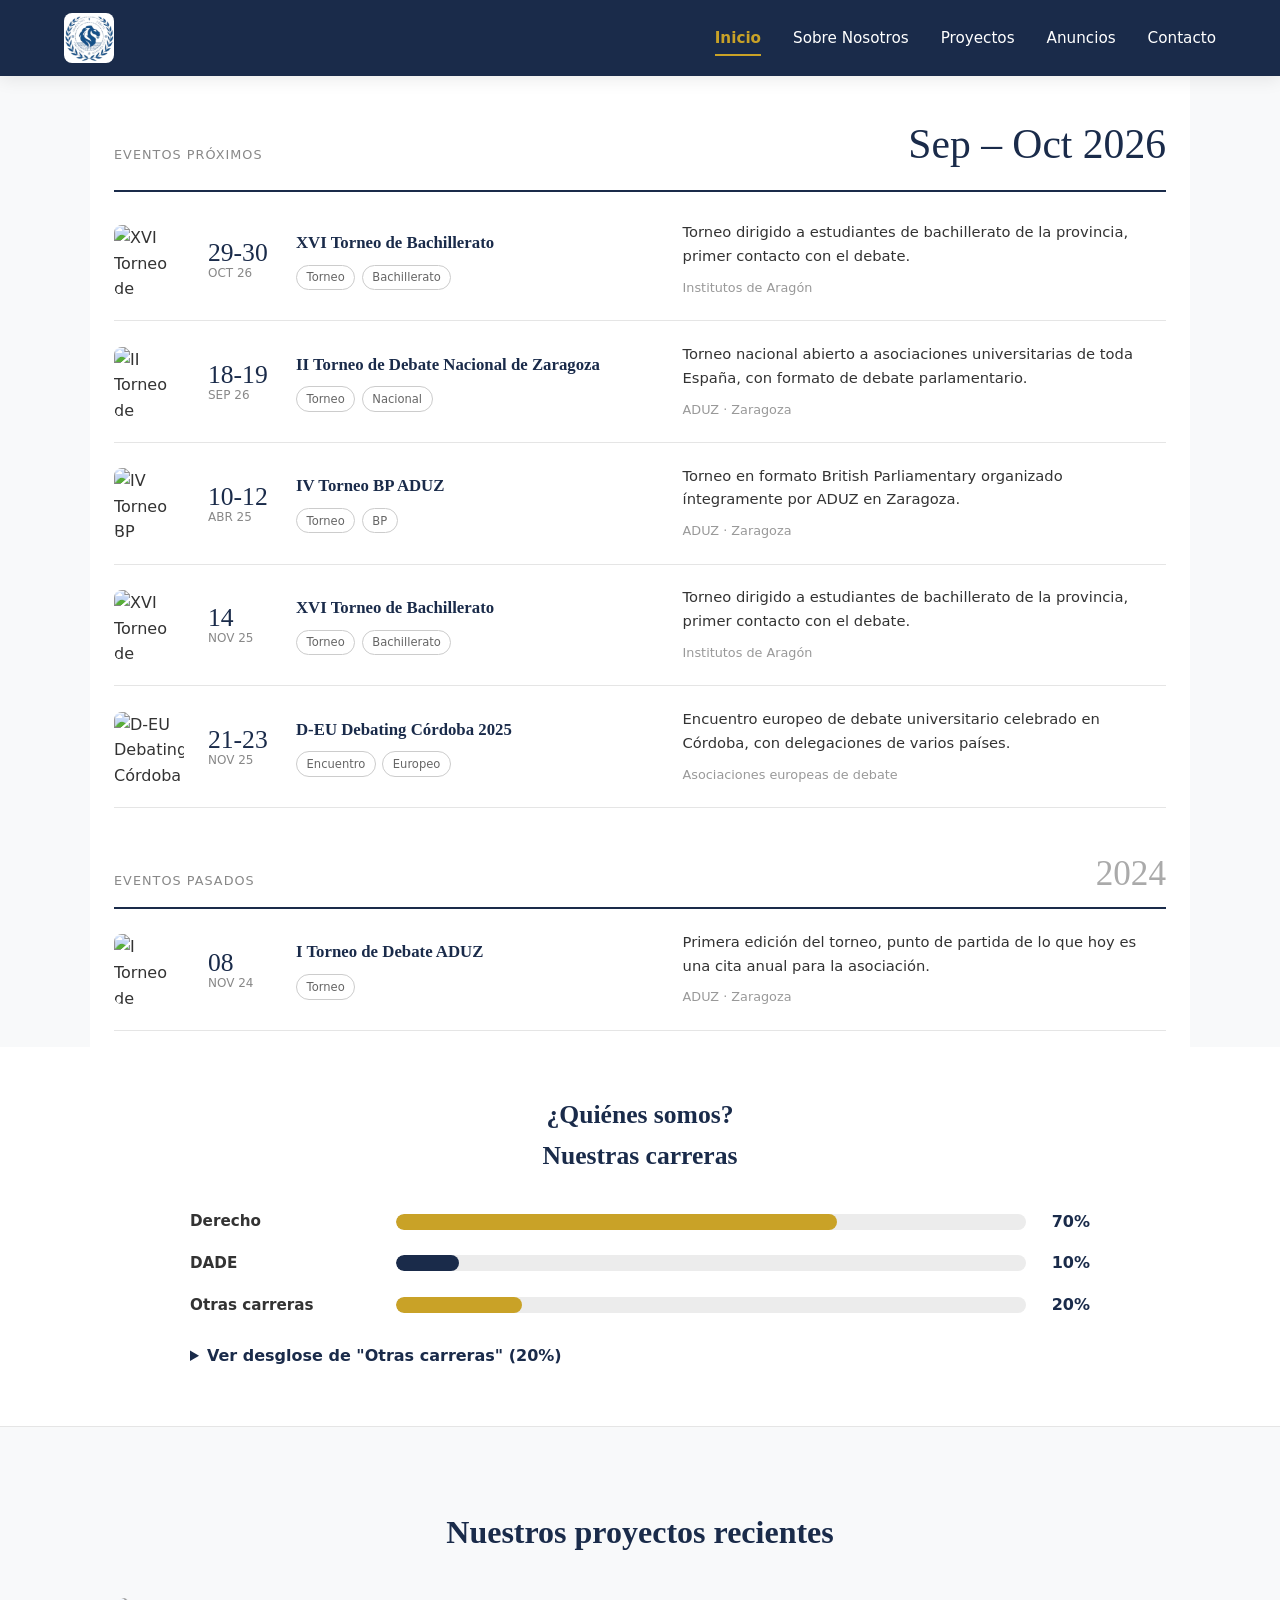
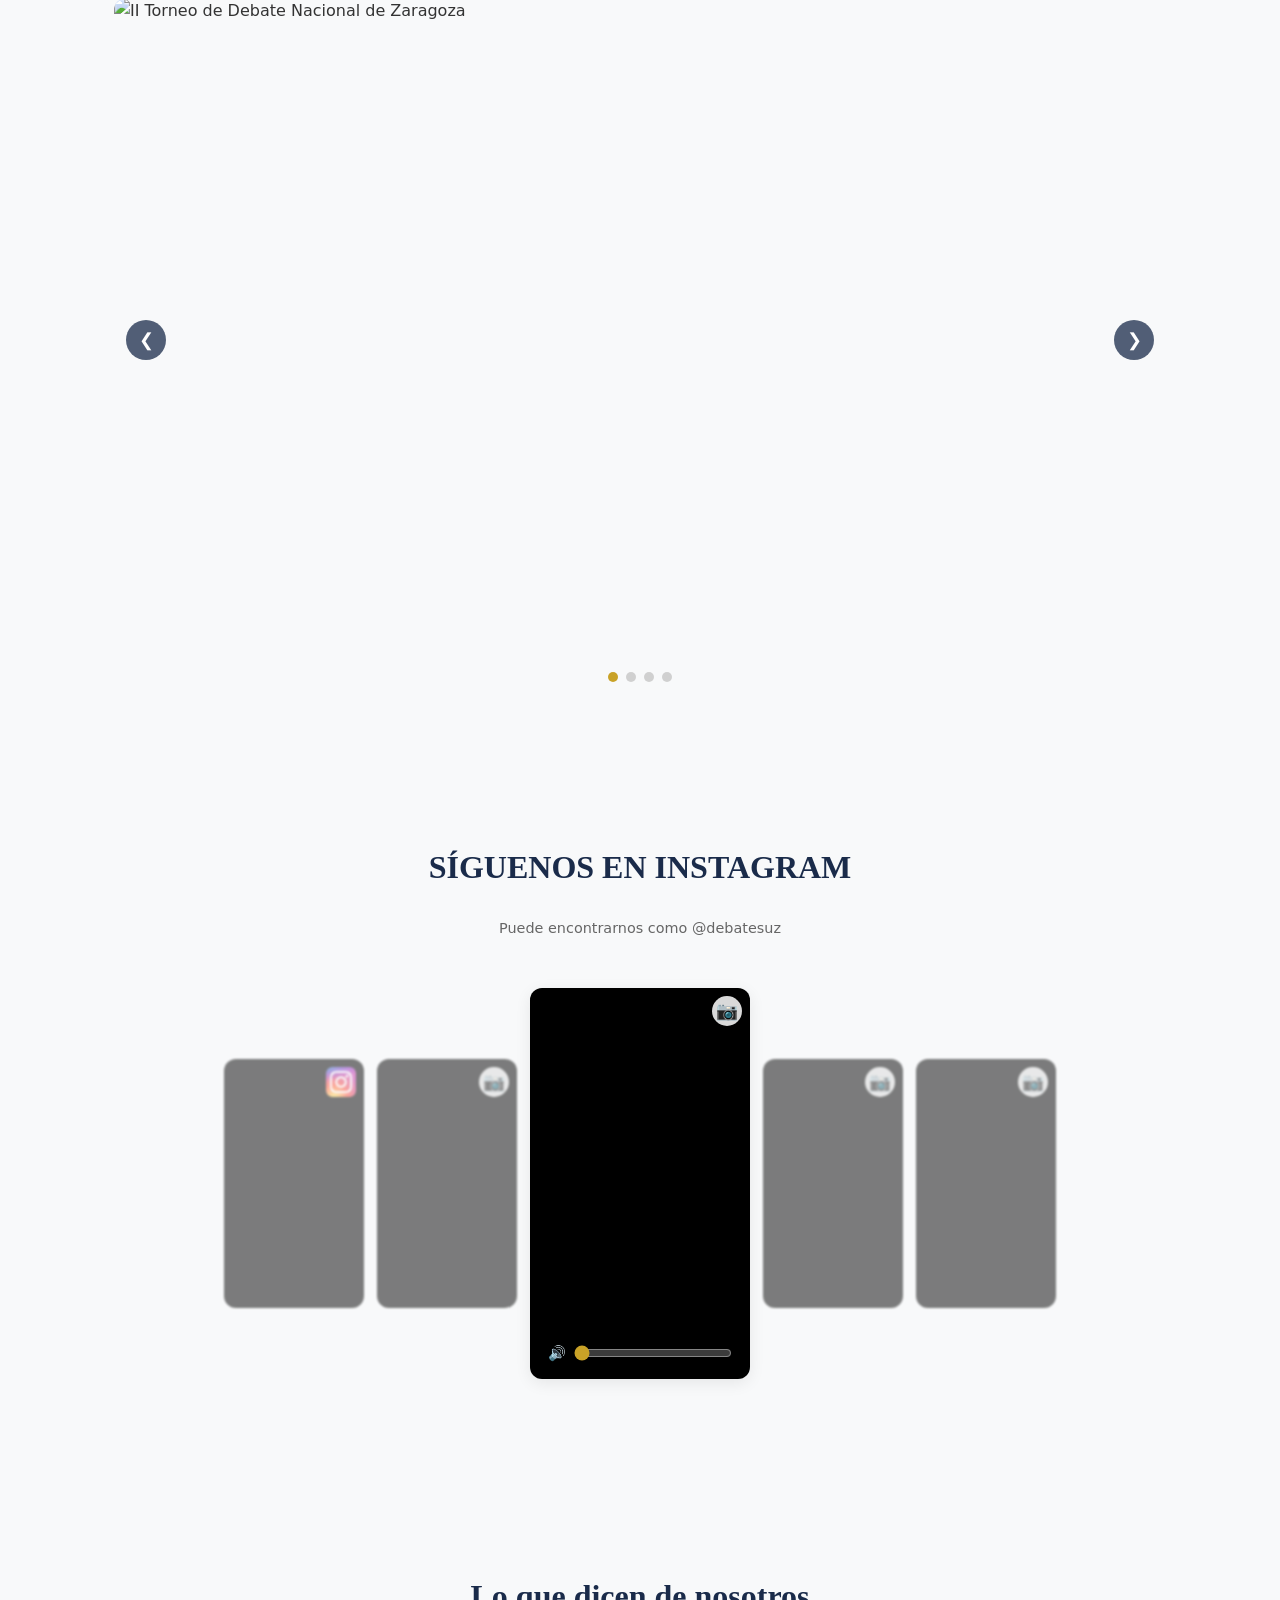
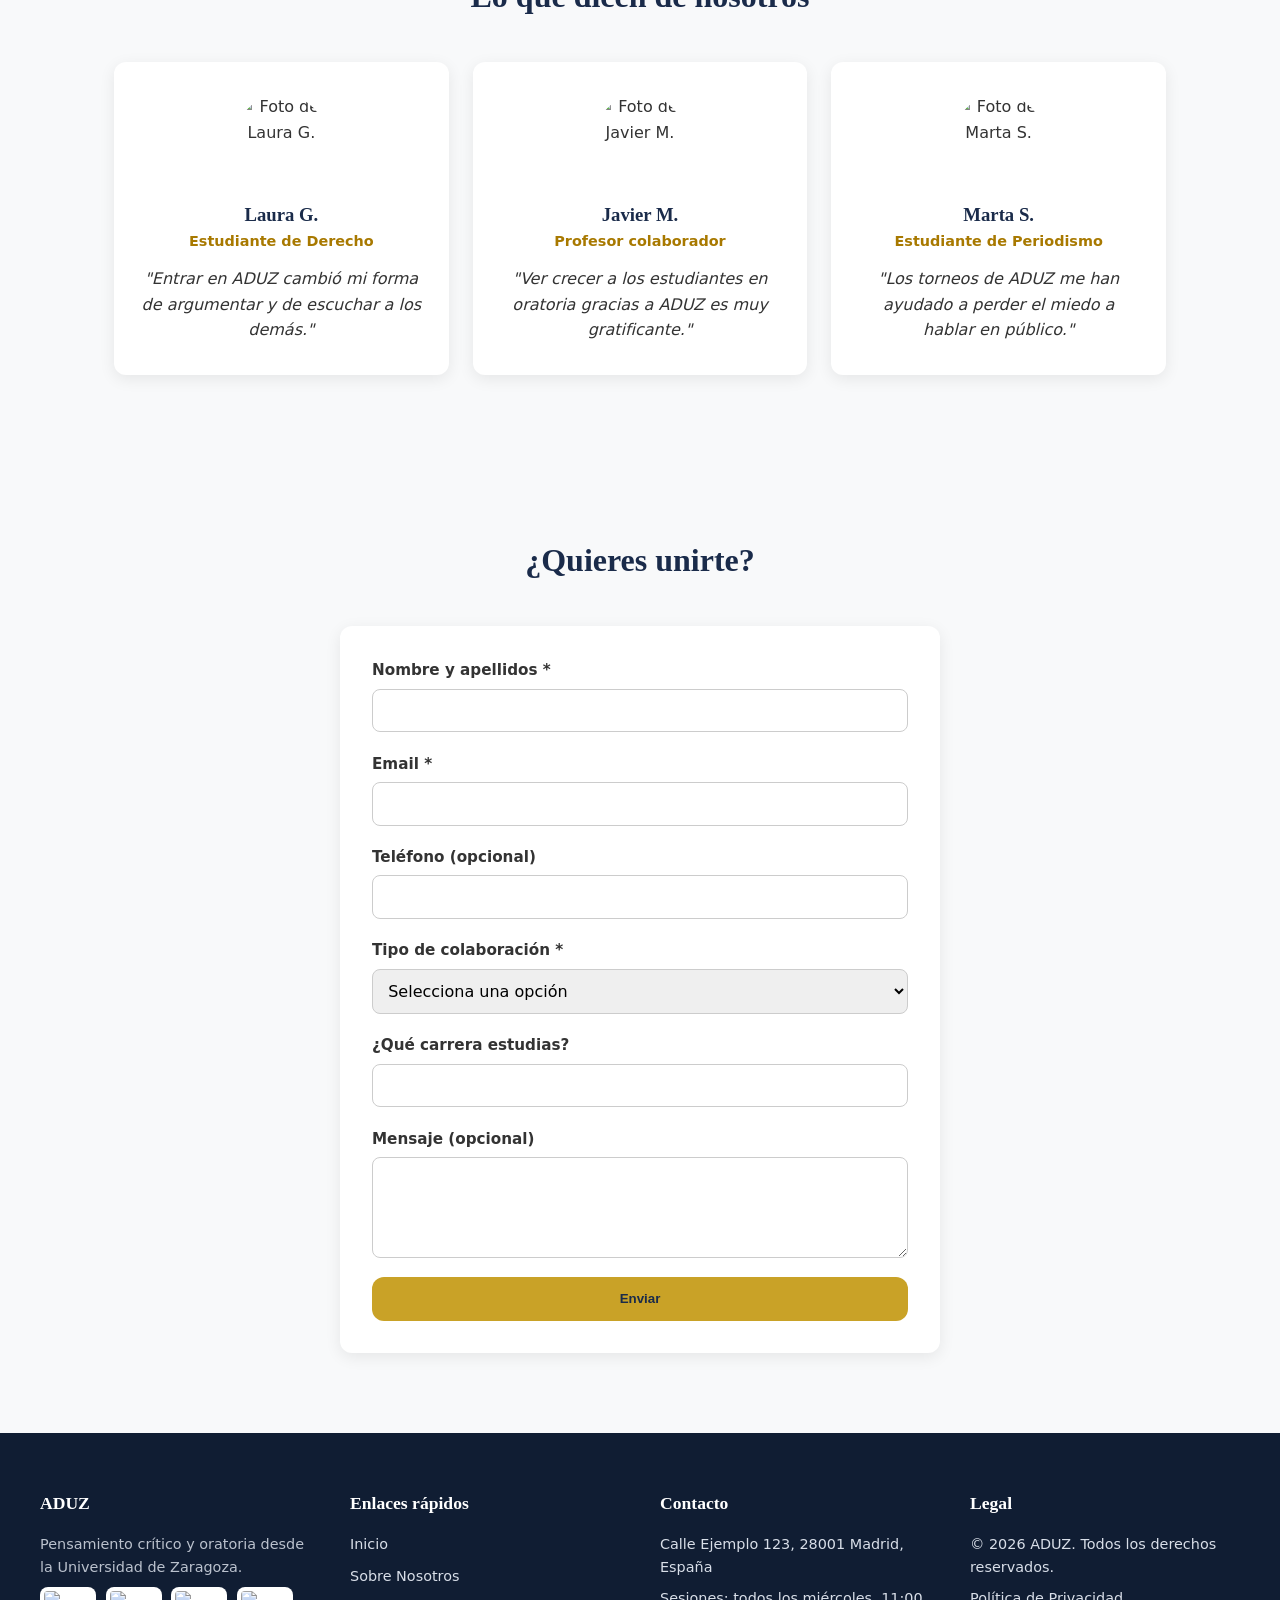
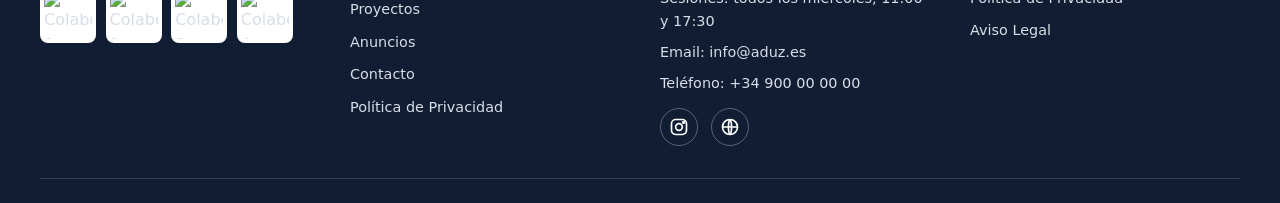
==== commit 97a37390: "Update index.html" ====
--- a/index.html
+++ b/index.html
@@ -318,7 +318,7 @@
         <video muted loop playsinline preload="metadata" poster="https://picsum.photos/400/711?random=41">
           <source src="https://www.w3schools.com/html/mov_bbb.mp4" type="video/mp4">
         </video>
-        <span class="coverflow-icon">&#128247;</span>
+        <span class="coverflow-icon"> <img src="imágenes\logos\logo redes\Instagram_icon.png" alt="Logo ig"></span>
         <div class="coverflow-controls">
           <span class="volume-icon">&#128266;</span>
           <input type="range" class="volume-slider" min="0" max="1" step="0.05" value="0" aria-label="Volumen del vídeo">
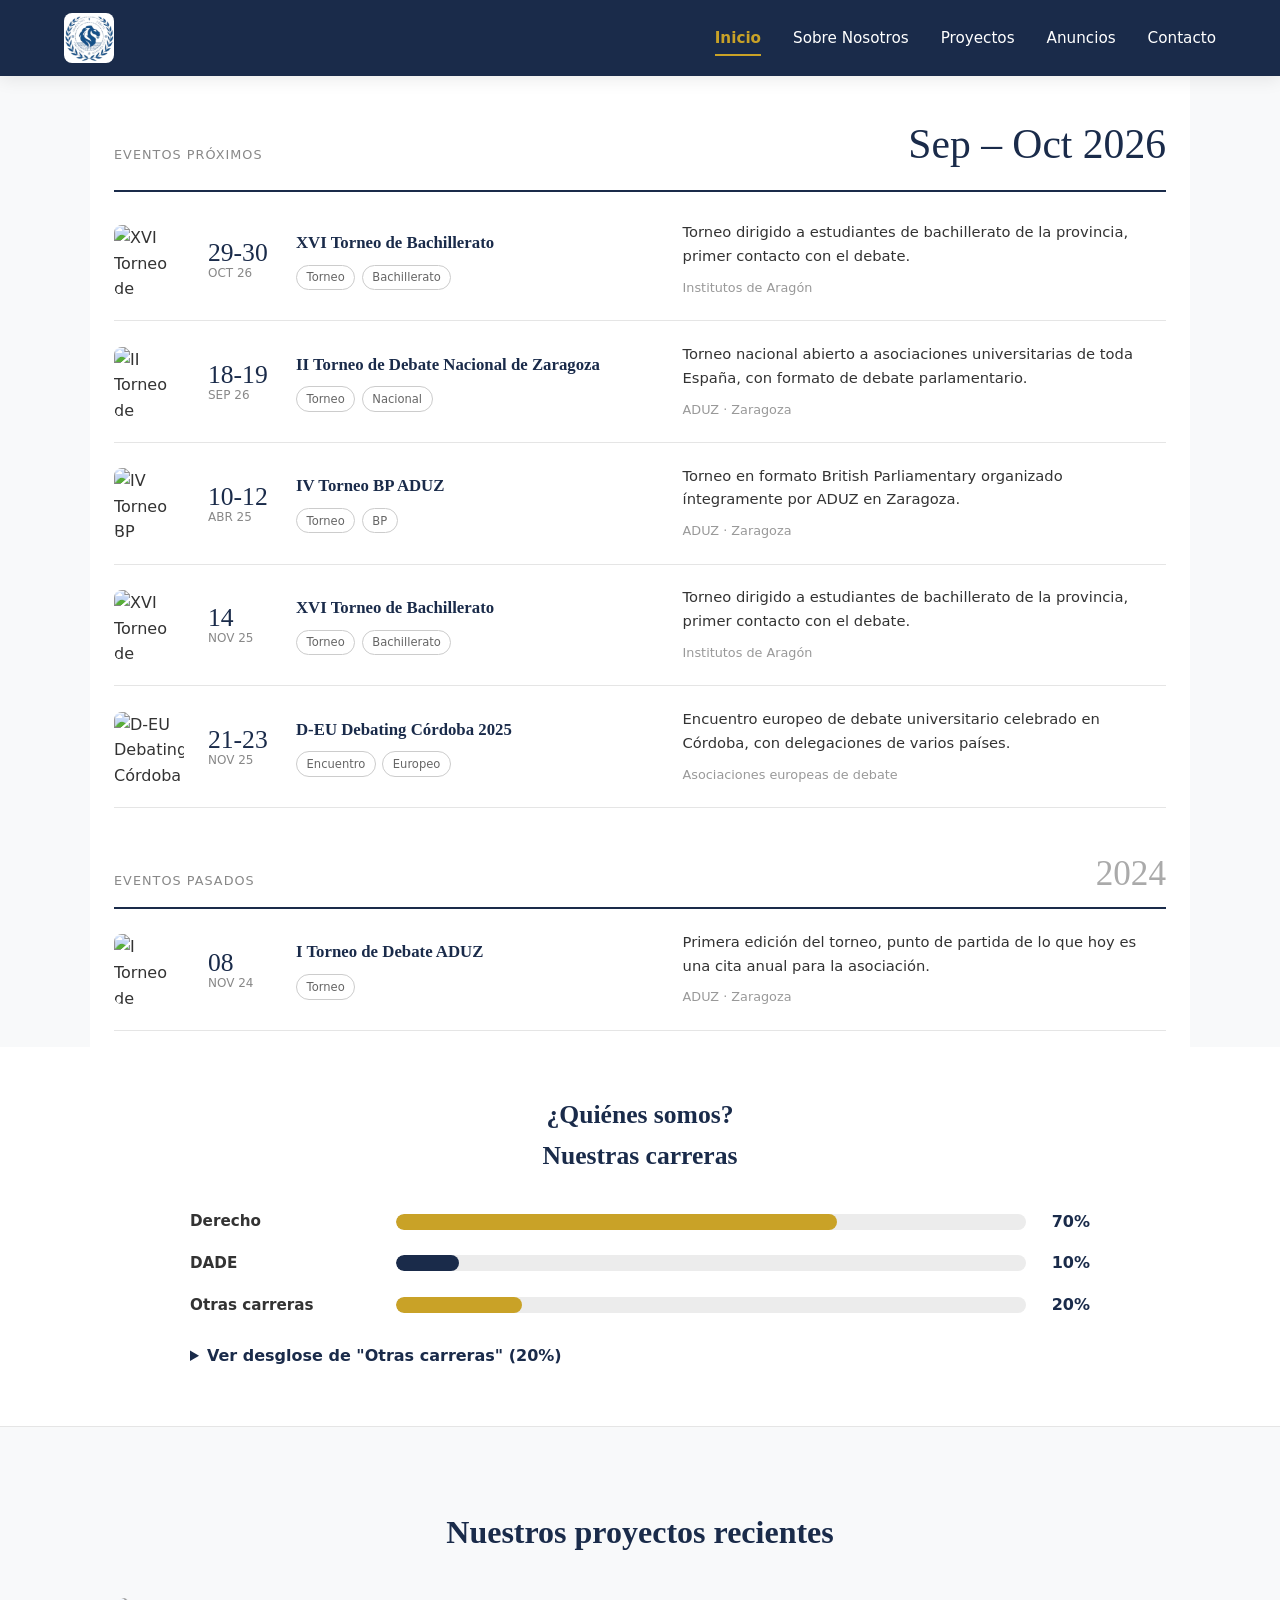
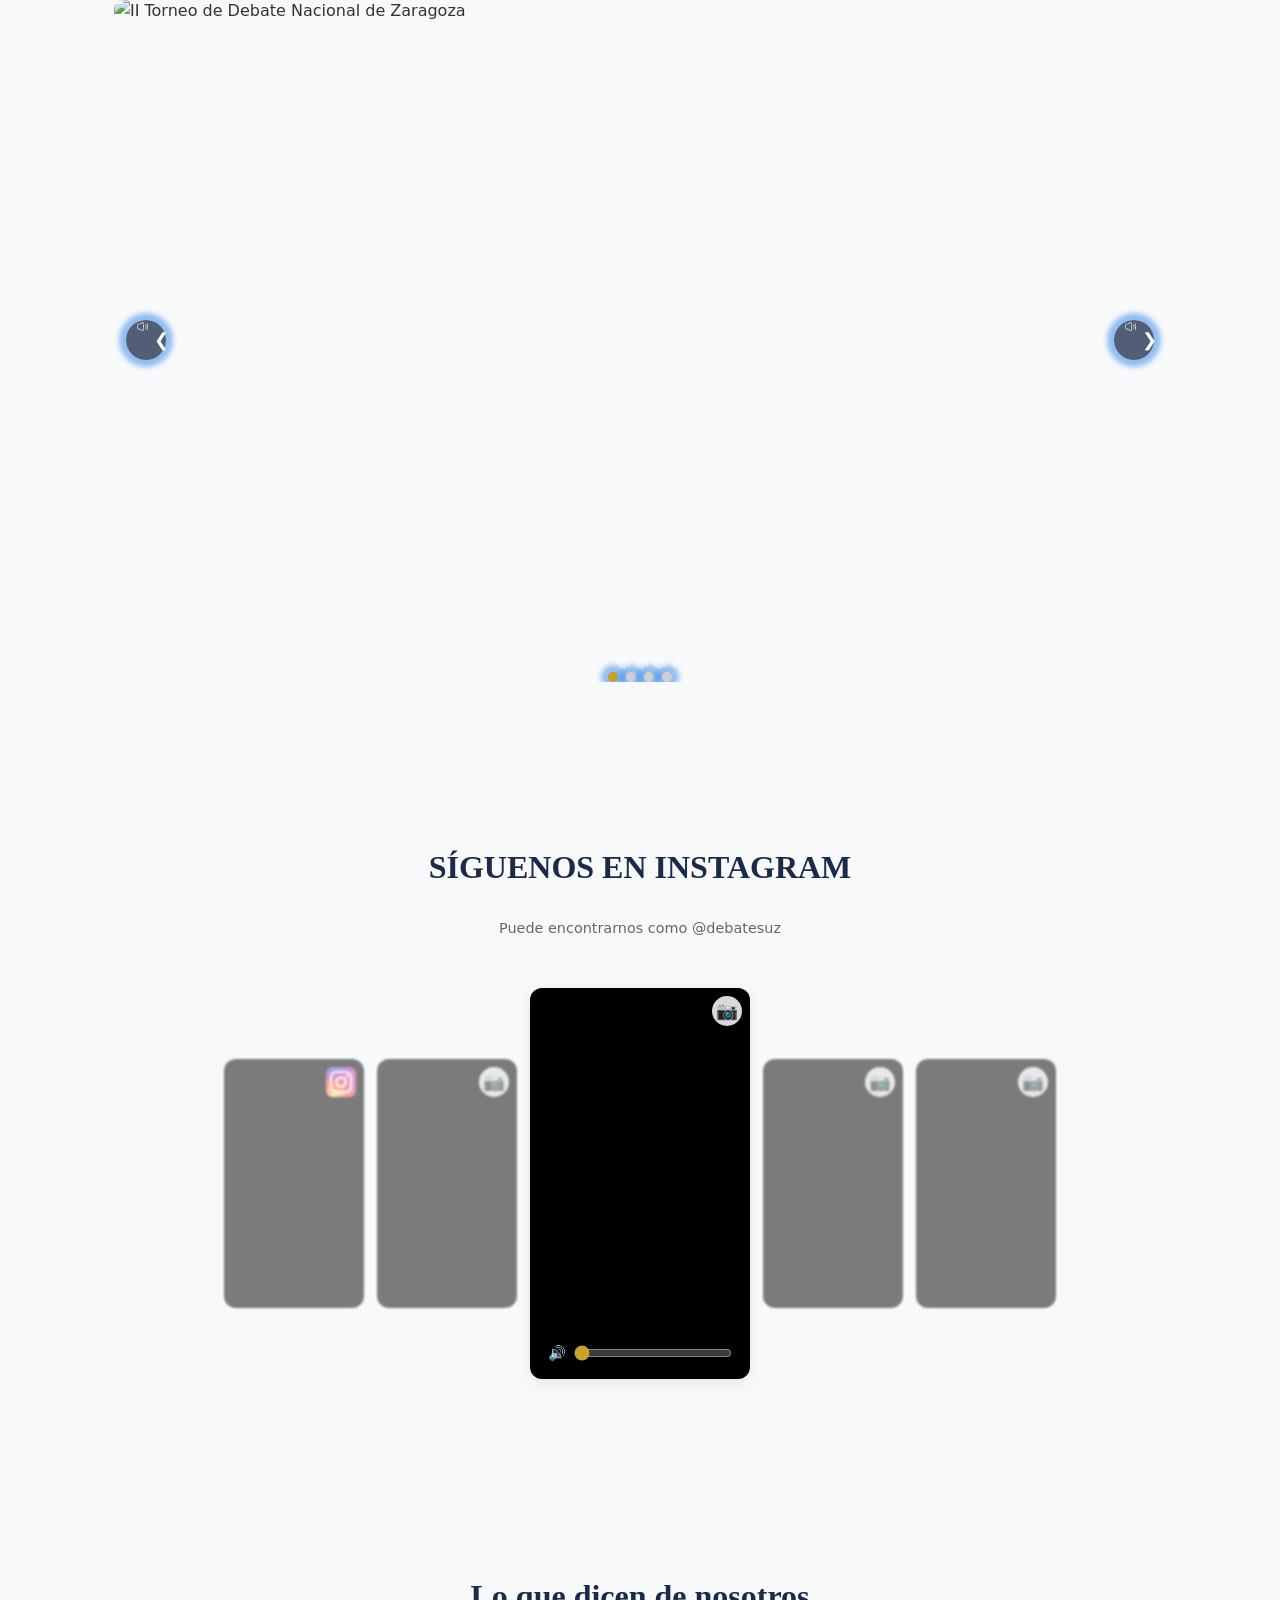
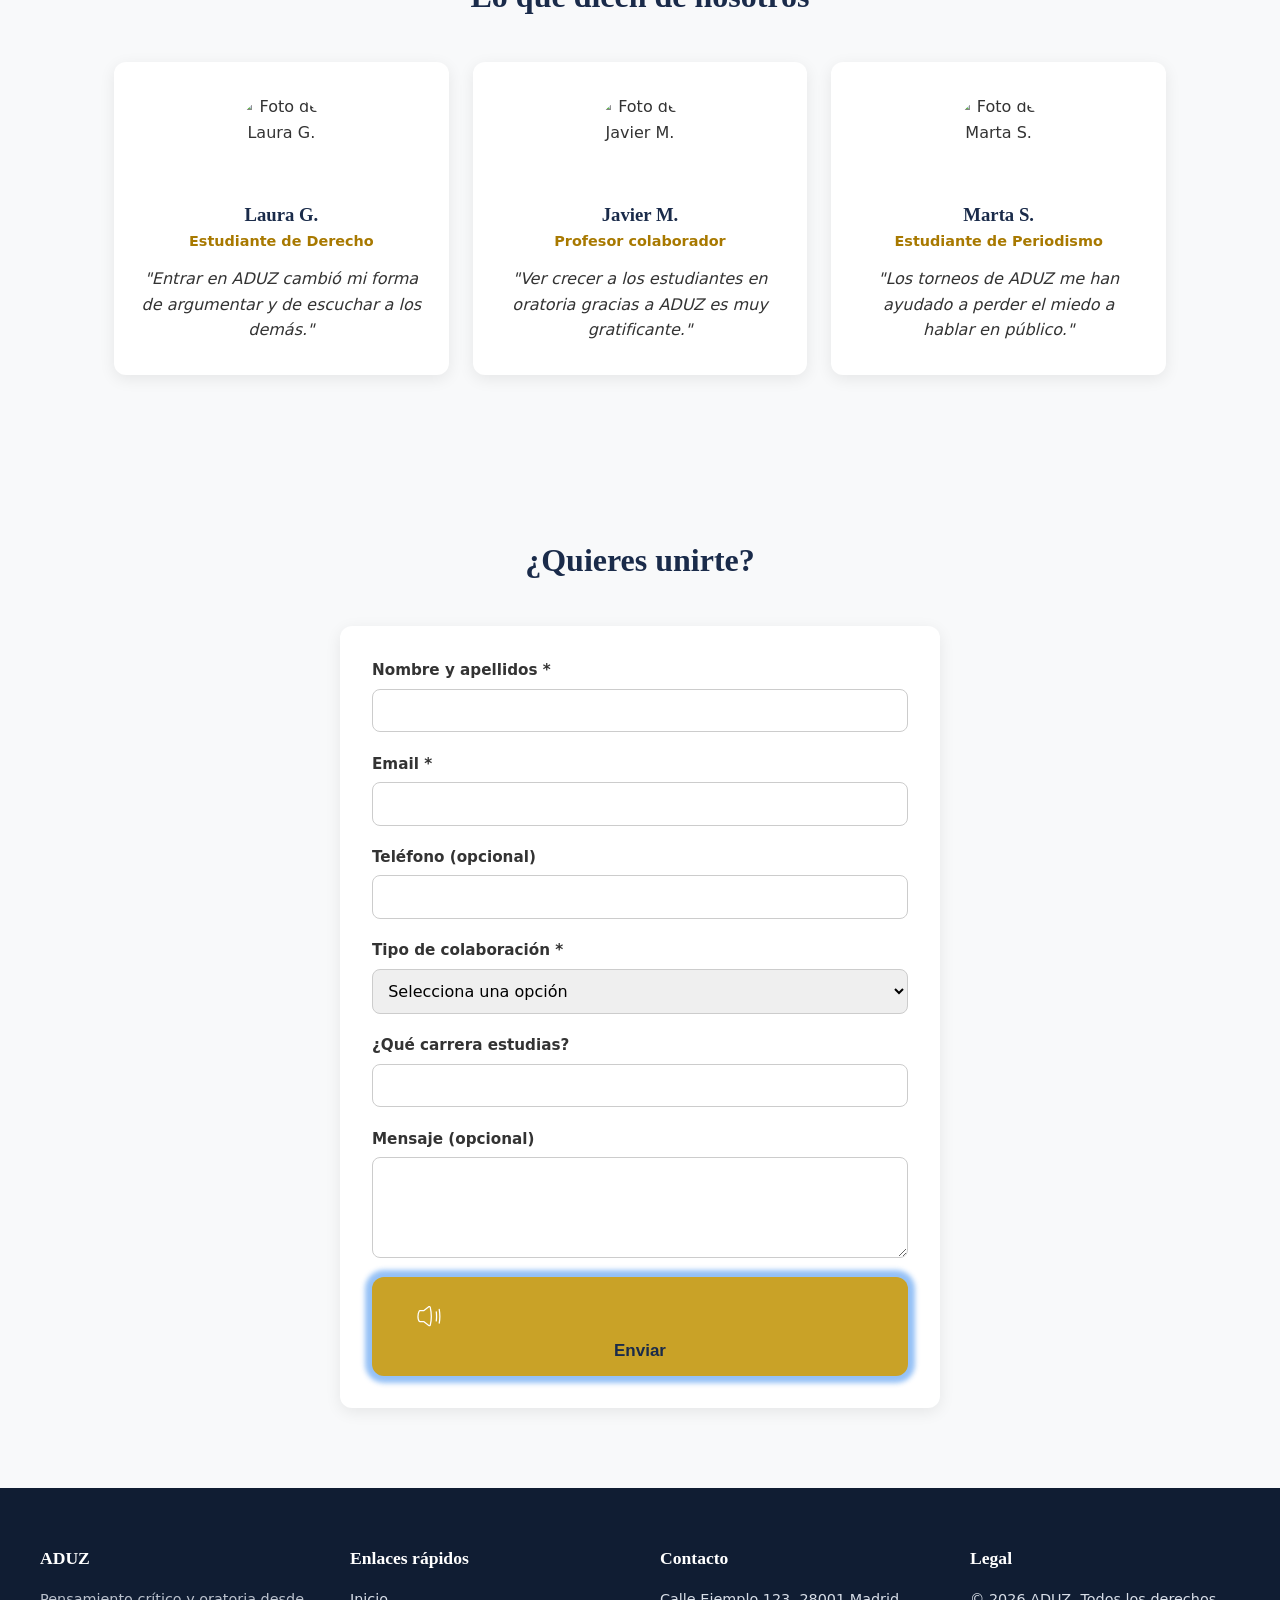
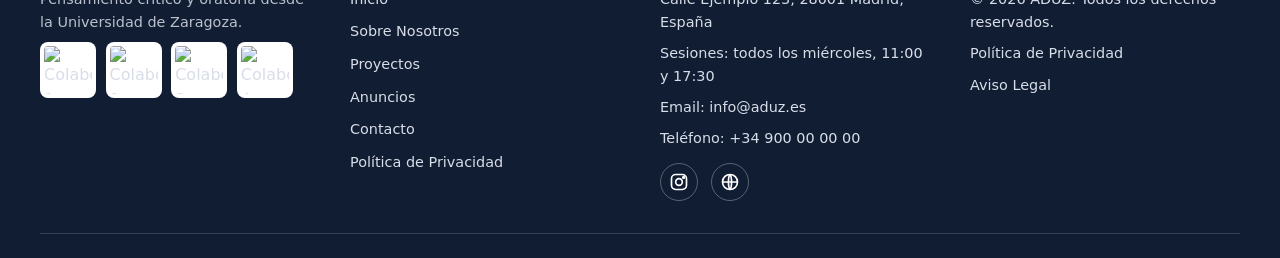
==== commit 0d8f4f54: "Update index.html" ====
--- a/index.html
+++ b/index.html
@@ -320,8 +320,8 @@
         </video>
         <span class="coverflow-icon"> <img src="imágenes\logos\logo redes\Instagram_icon.png" alt="Logo ig"></span>
         <div class="coverflow-controls">
-          <span class="volume-icon">&#128266;</span>
-          <input type="range" class="volume-slider" min="0" max="1" step="0.05" value="0" aria-label="Volumen del vídeo">
+          
+          <button><span class="volume-icon">&#128266;</span></button>
         </div>
       </div>
 
--- a/styles.css
+++ b/styles.css
@@ -356,6 +356,34 @@
   padding: 0.4rem 0.6rem;
   border-radius: 8px;
 }
+button {
+  padding: 5px;
+  border-radius: 100%;
+  box-shadow: 0px 0px 5px 7px #1475ec73;
+  background-color: #1474ec;
+  color: white;
+  font-size: 17px;
+  border: none;
+  display: flex;
+  align-items: center;
+}
+
+button::before {
+  content: "fac";
+  background-image: url("[data-uri]");
+  background-size: 100%;
+  background-repeat: no-repeat;
+  color: transparent;
+  position: relative;
+  width: 50px;
+  height: 50px;
+  display: block;
+}
+
+button:active {
+  border-radius: 100%;
+  box-shadow: inset 0px 0px 10px 0px rgb(240, 237, 237);
+}
 
 .coverflow-item.is-center .coverflow-controls { display: flex; }
 
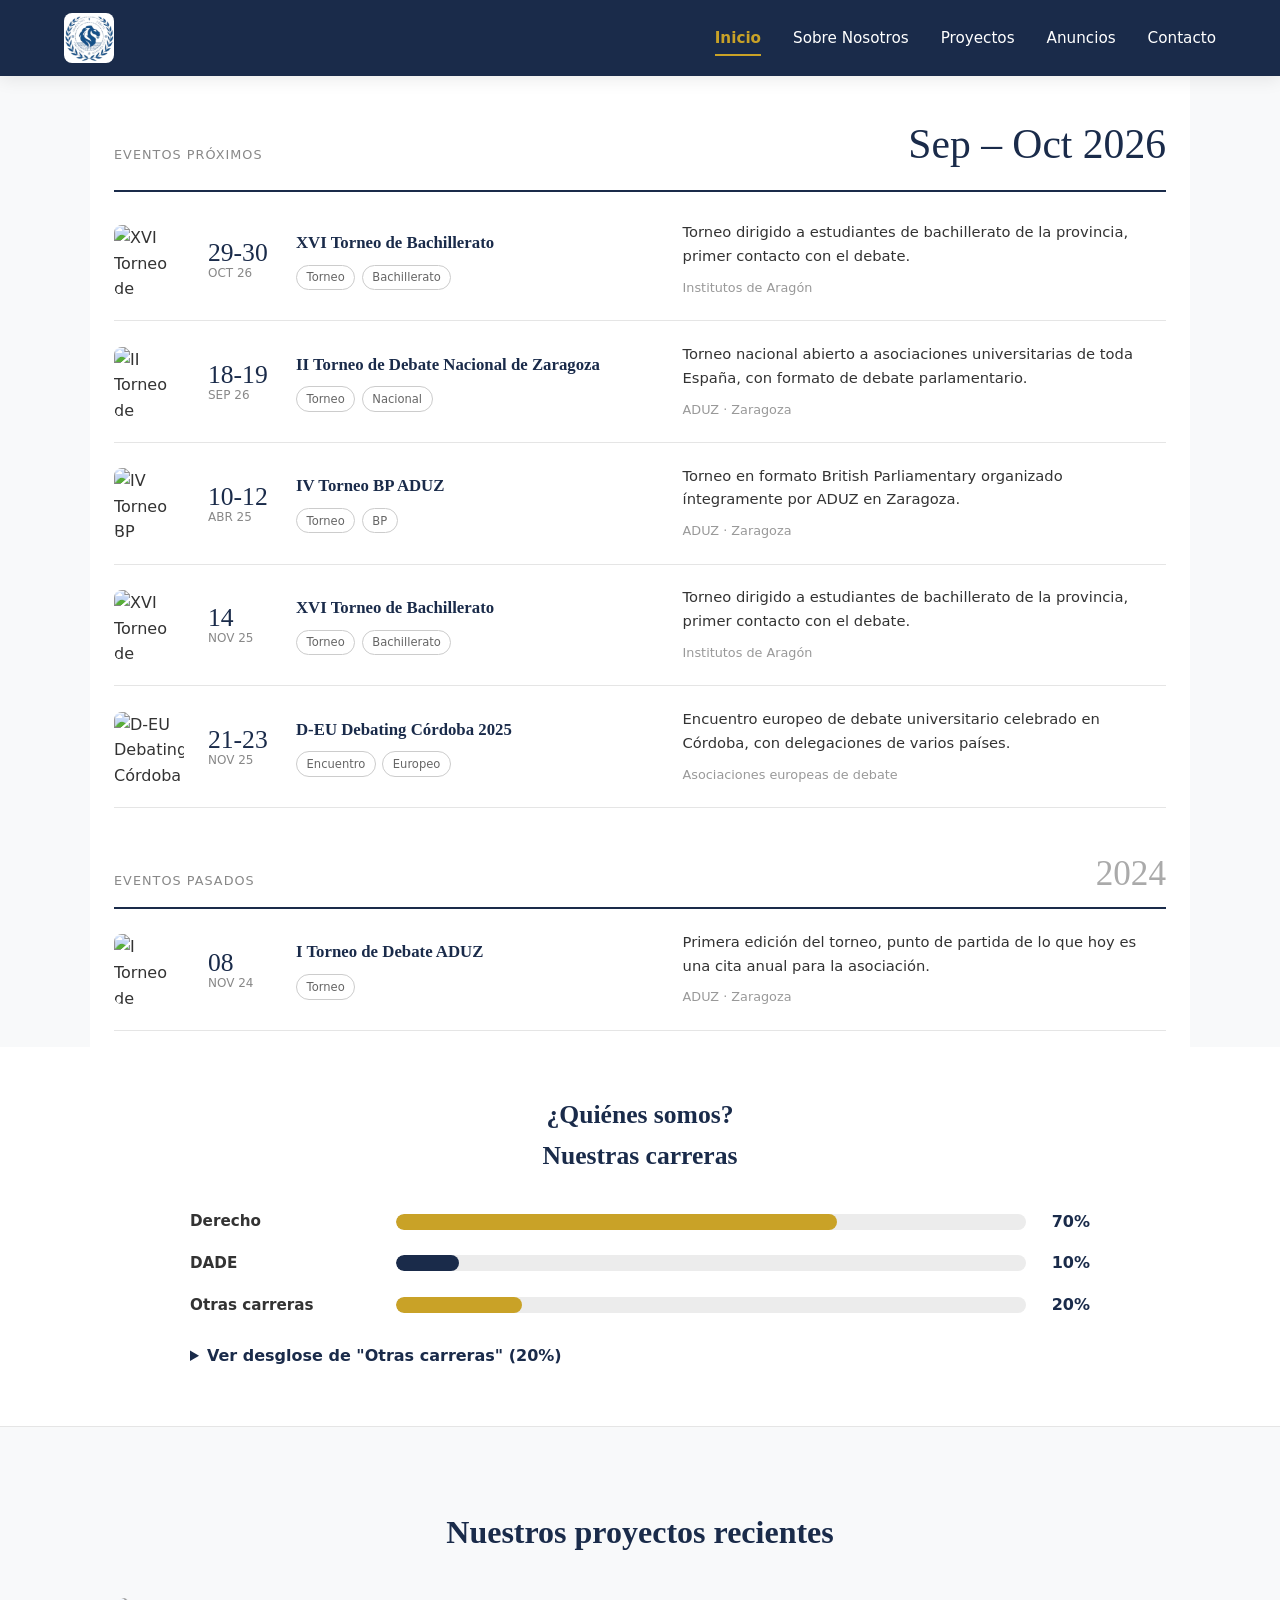
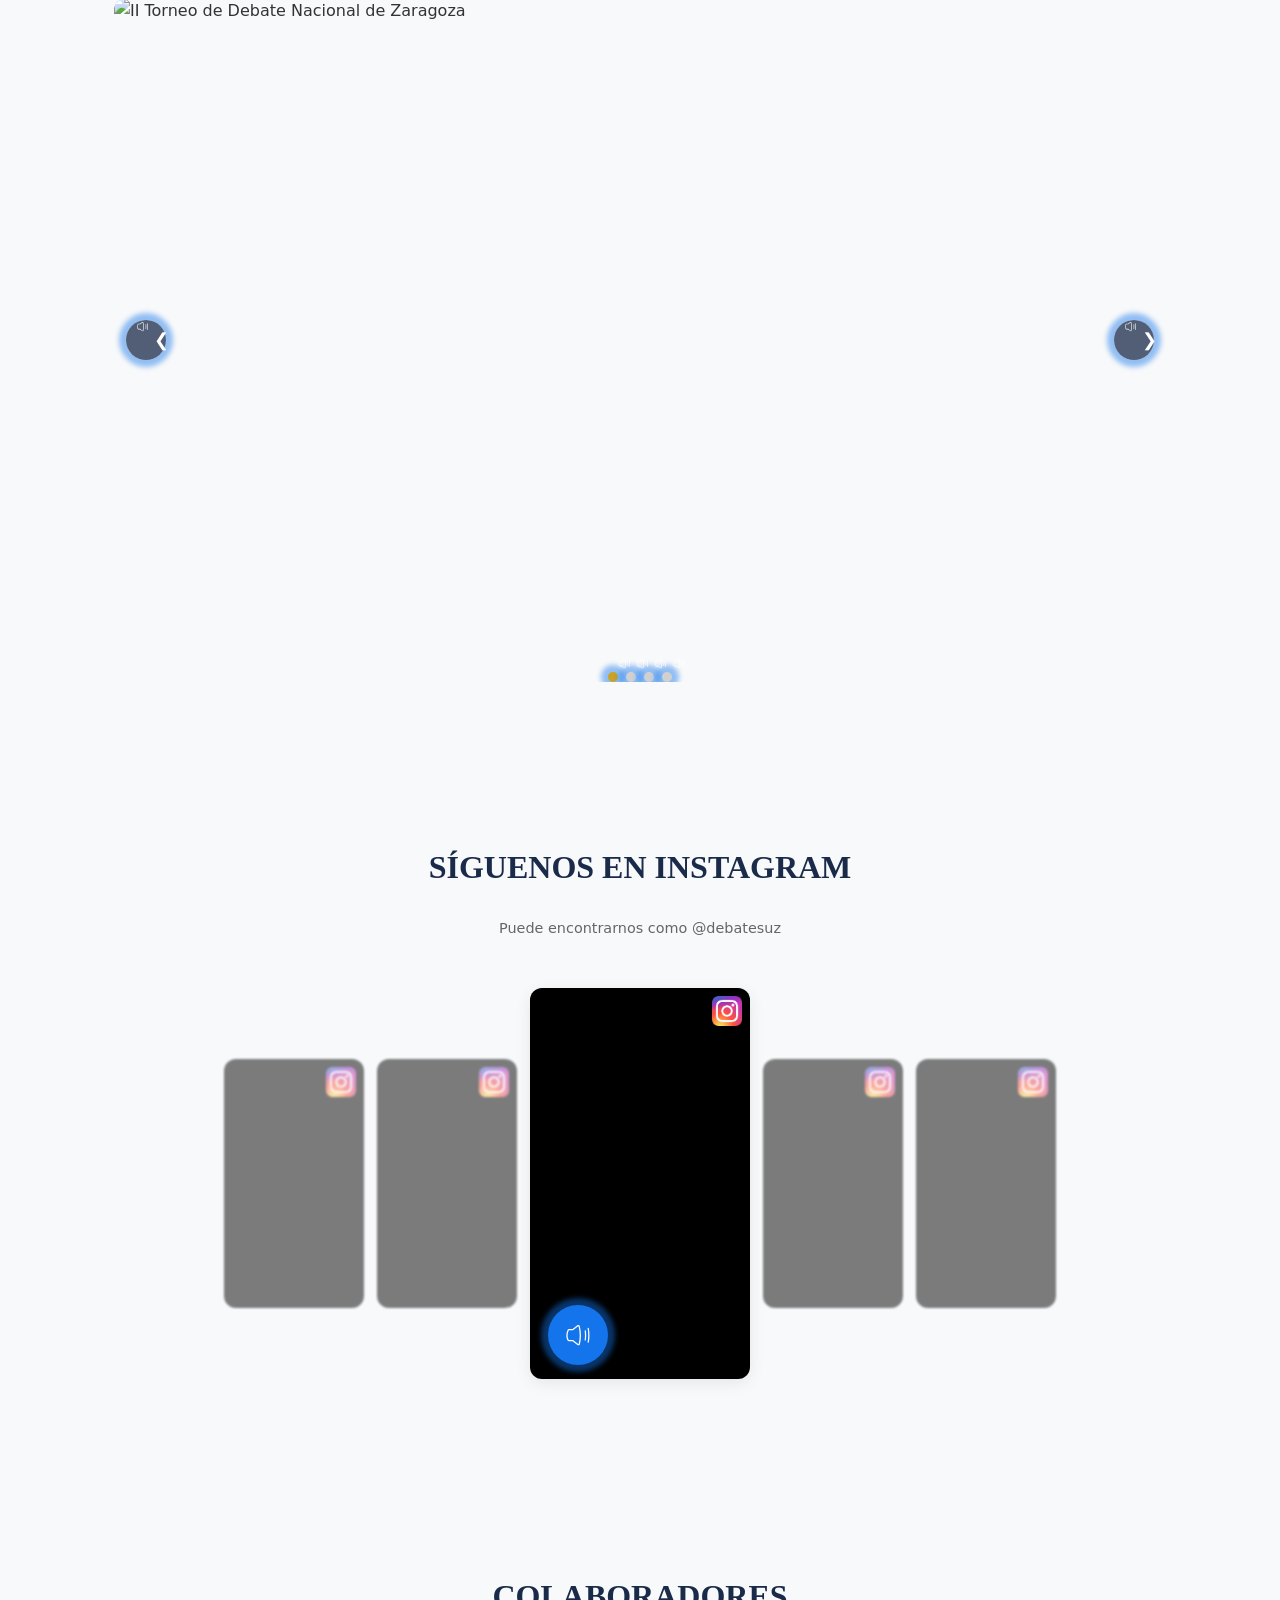
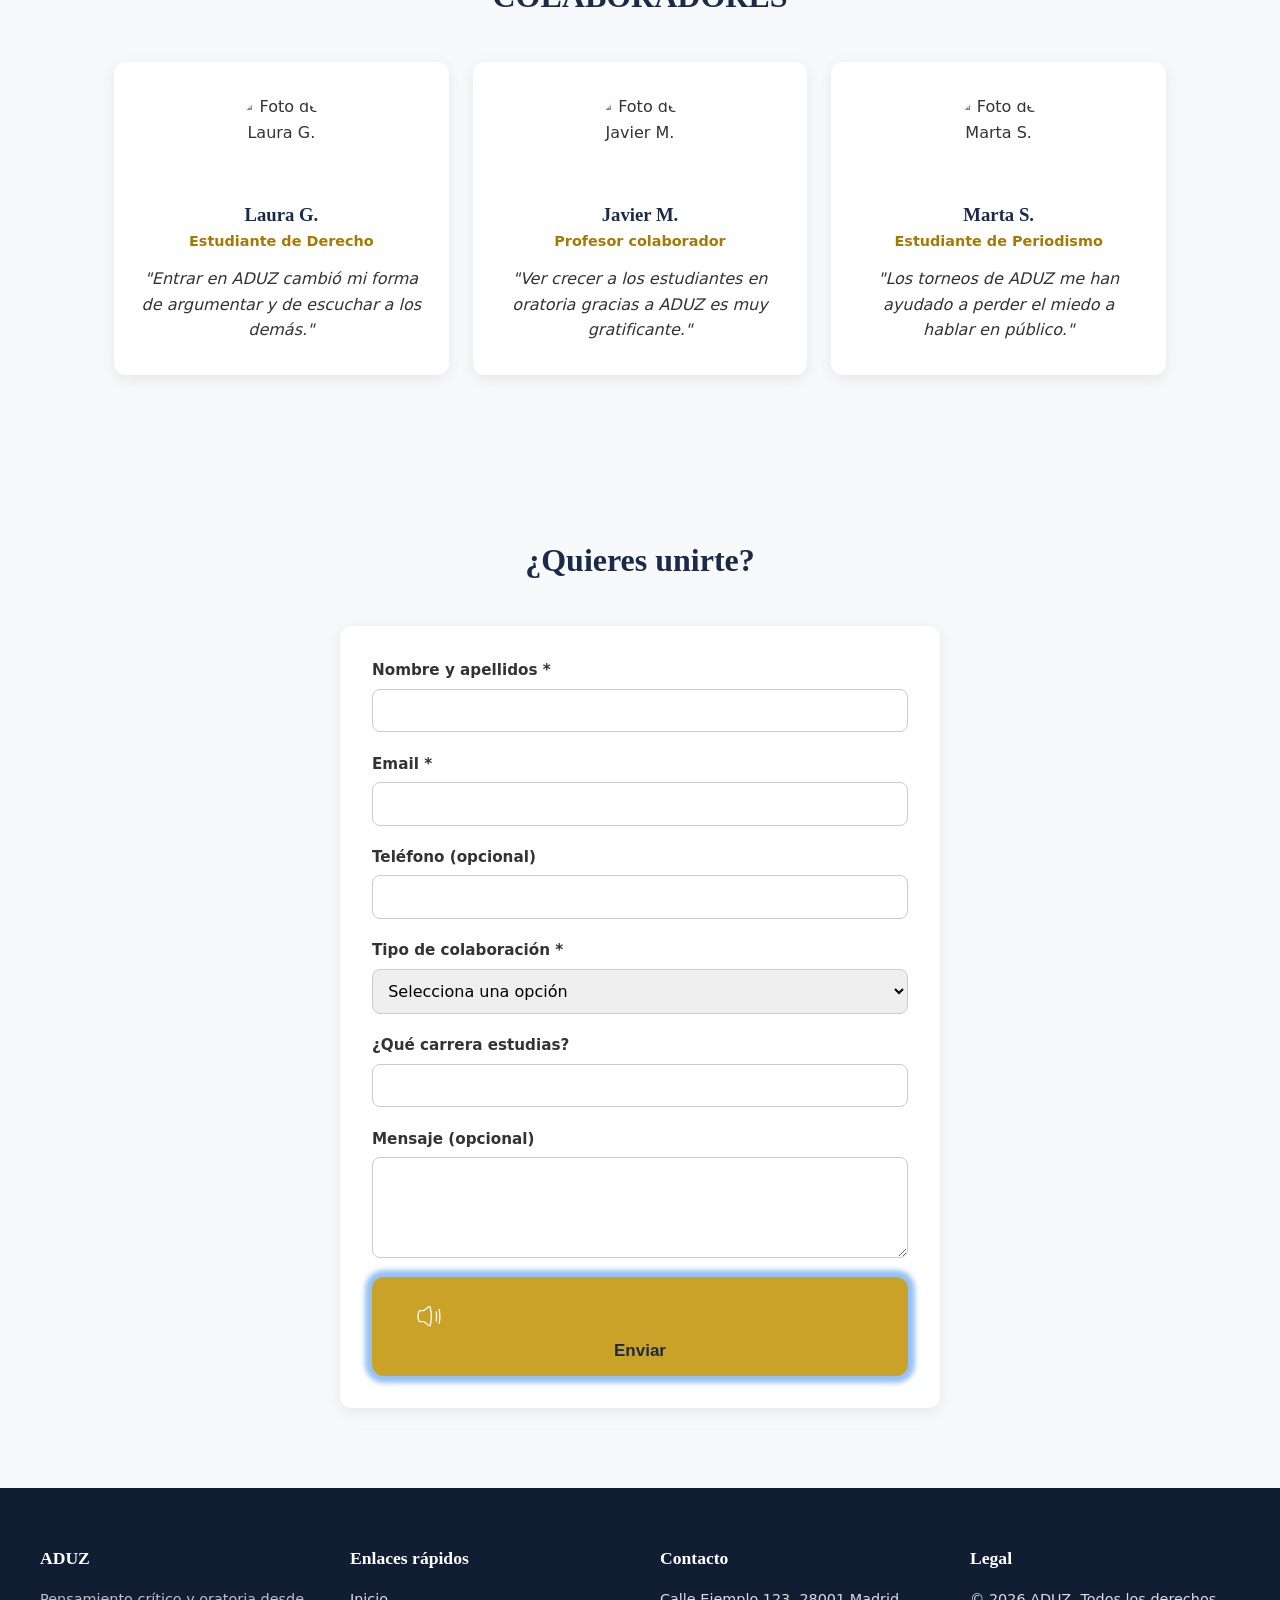
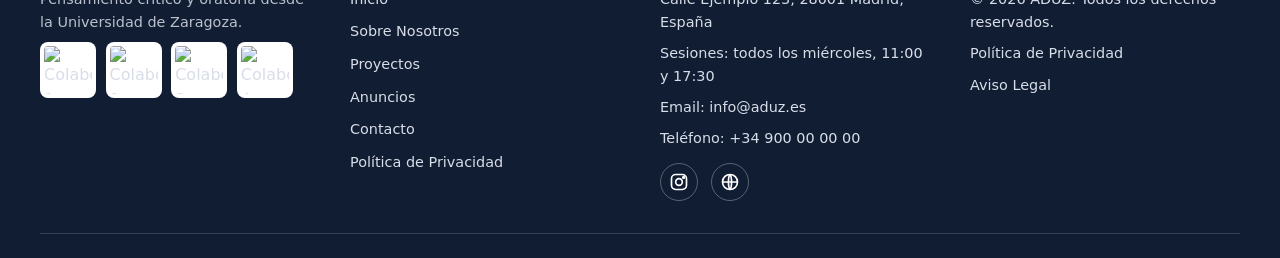
==== commit 1ae629dc: "Update index.html" ====
--- a/index.html
+++ b/index.html
@@ -321,7 +321,7 @@
         <span class="coverflow-icon"> <img src="imágenes\logos\logo redes\Instagram_icon.png" alt="Logo ig"></span>
         <div class="coverflow-controls">
           
-          <button><span class="volume-icon">&#128266;</span></button>
+          <button></button>
         </div>
       </div>
 
@@ -329,10 +329,10 @@
         <video muted loop playsinline preload="metadata" poster="https://picsum.photos/400/711?random=42">
           <source src="https://www.w3schools.com/html/mov_bbb.mp4" type="video/mp4">
         </video>
-        <span class="coverflow-icon">&#128247;</span>
+        <span class="coverflow-icon"> <img src="imágenes\logos\logo redes\Instagram_icon.png" alt="Logo ig"></span>
         <div class="coverflow-controls">
-          <span class="volume-icon">&#128266;</span>
-          <input type="range" class="volume-slider" min="0" max="1" step="0.05" value="0" aria-label="Volumen del vídeo">
+          
+          <button></button>
         </div>
       </div>
 
@@ -341,10 +341,10 @@
         <video muted loop playsinline preload="metadata" poster="https://picsum.photos/400/711?random=43">
           <source src="https://www.w3schools.com/html/mov_bbb.mp4" type="video/mp4">
         </video>
-        <span class="coverflow-icon">&#128247;</span>
+       <span class="coverflow-icon"> <img src="imágenes\logos\logo redes\Instagram_icon.png" alt="Logo ig"></span>
         <div class="coverflow-controls">
-          <span class="volume-icon">&#128266;</span>
-          <input type="range" class="volume-slider" min="0" max="1" step="0.05" value="0" aria-label="Volumen del vídeo">
+          
+          <button></button>
         </div>
       </div>
 
@@ -352,10 +352,10 @@
         <video muted loop playsinline preload="metadata" poster="https://picsum.photos/400/711?random=44">
           <source src="https://www.w3schools.com/html/mov_bbb.mp4" type="video/mp4">
         </video>
-        <span class="coverflow-icon">&#128247;</span>
+       <span class="coverflow-icon"> <img src="imágenes\logos\logo redes\Instagram_icon.png" alt="Logo ig"></span>
         <div class="coverflow-controls">
-          <span class="volume-icon">&#128266;</span>
-          <input type="range" class="volume-slider" min="0" max="1" step="0.05" value="0" aria-label="Volumen del vídeo">
+          
+          <button></button>
         </div>
       </div>
 
@@ -363,10 +363,10 @@
         <video muted loop playsinline preload="metadata" poster="https://picsum.photos/400/711?random=45">
           <source src="https://www.w3schools.com/html/mov_bbb.mp4" type="video/mp4">
         </video>
-        <span class="coverflow-icon">&#128247;</span>
+       <span class="coverflow-icon"> <img src="imágenes\logos\logo redes\Instagram_icon.png" alt="Logo ig"></span>
         <div class="coverflow-controls">
-          <span class="volume-icon">&#128266;</span>
-          <input type="range" class="volume-slider" min="0" max="1" step="0.05" value="0" aria-label="Volumen del vídeo">
+          
+          <button></button>
         </div>
       </div>
 
@@ -375,7 +375,7 @@
 
   <!-- ======================= TESTIMONIOS ======================= -->
   <section class="section testimonials-section" aria-label="Testimonios">
-    <h2 class="section-title">Lo que dicen de nosotros</h2>
+    <h2 class="section-title">COLABORADORES</h2>
 
     <div class="testimonials-grid">
       <div class="testimonial-card">
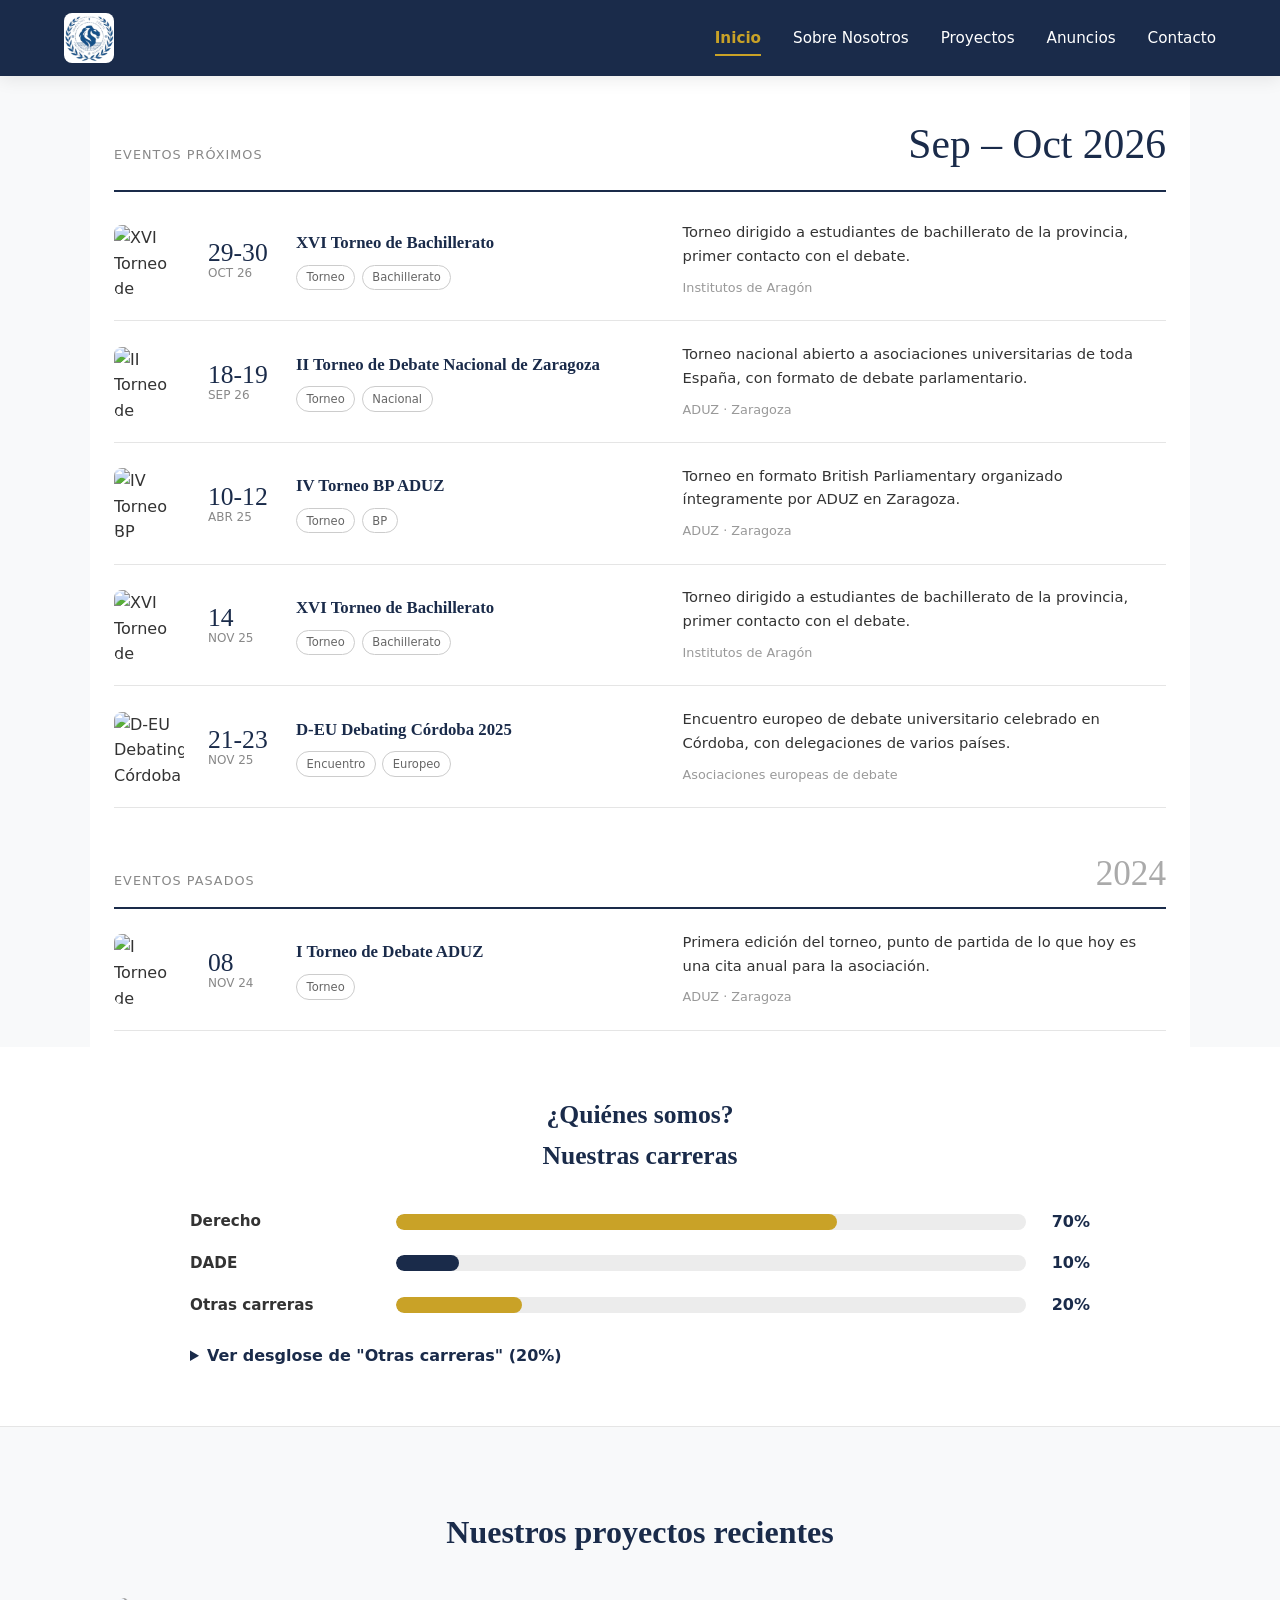
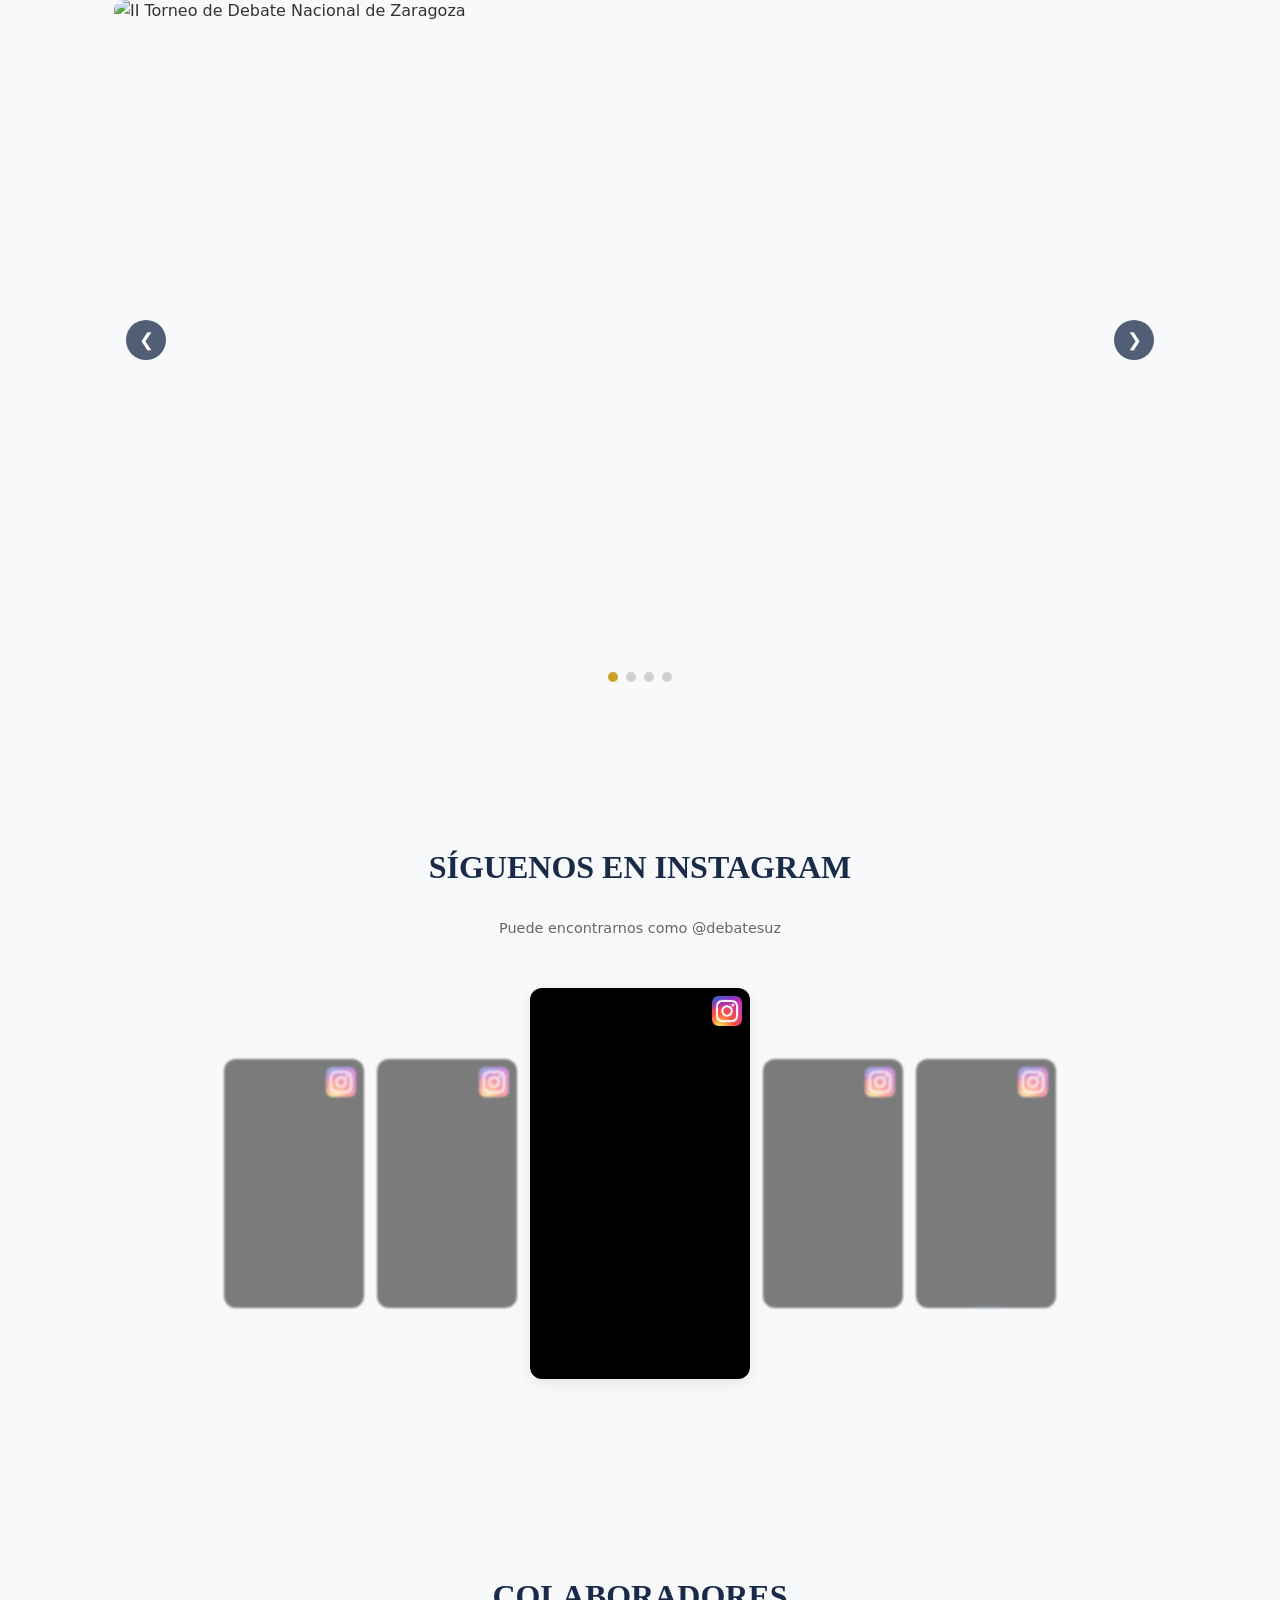
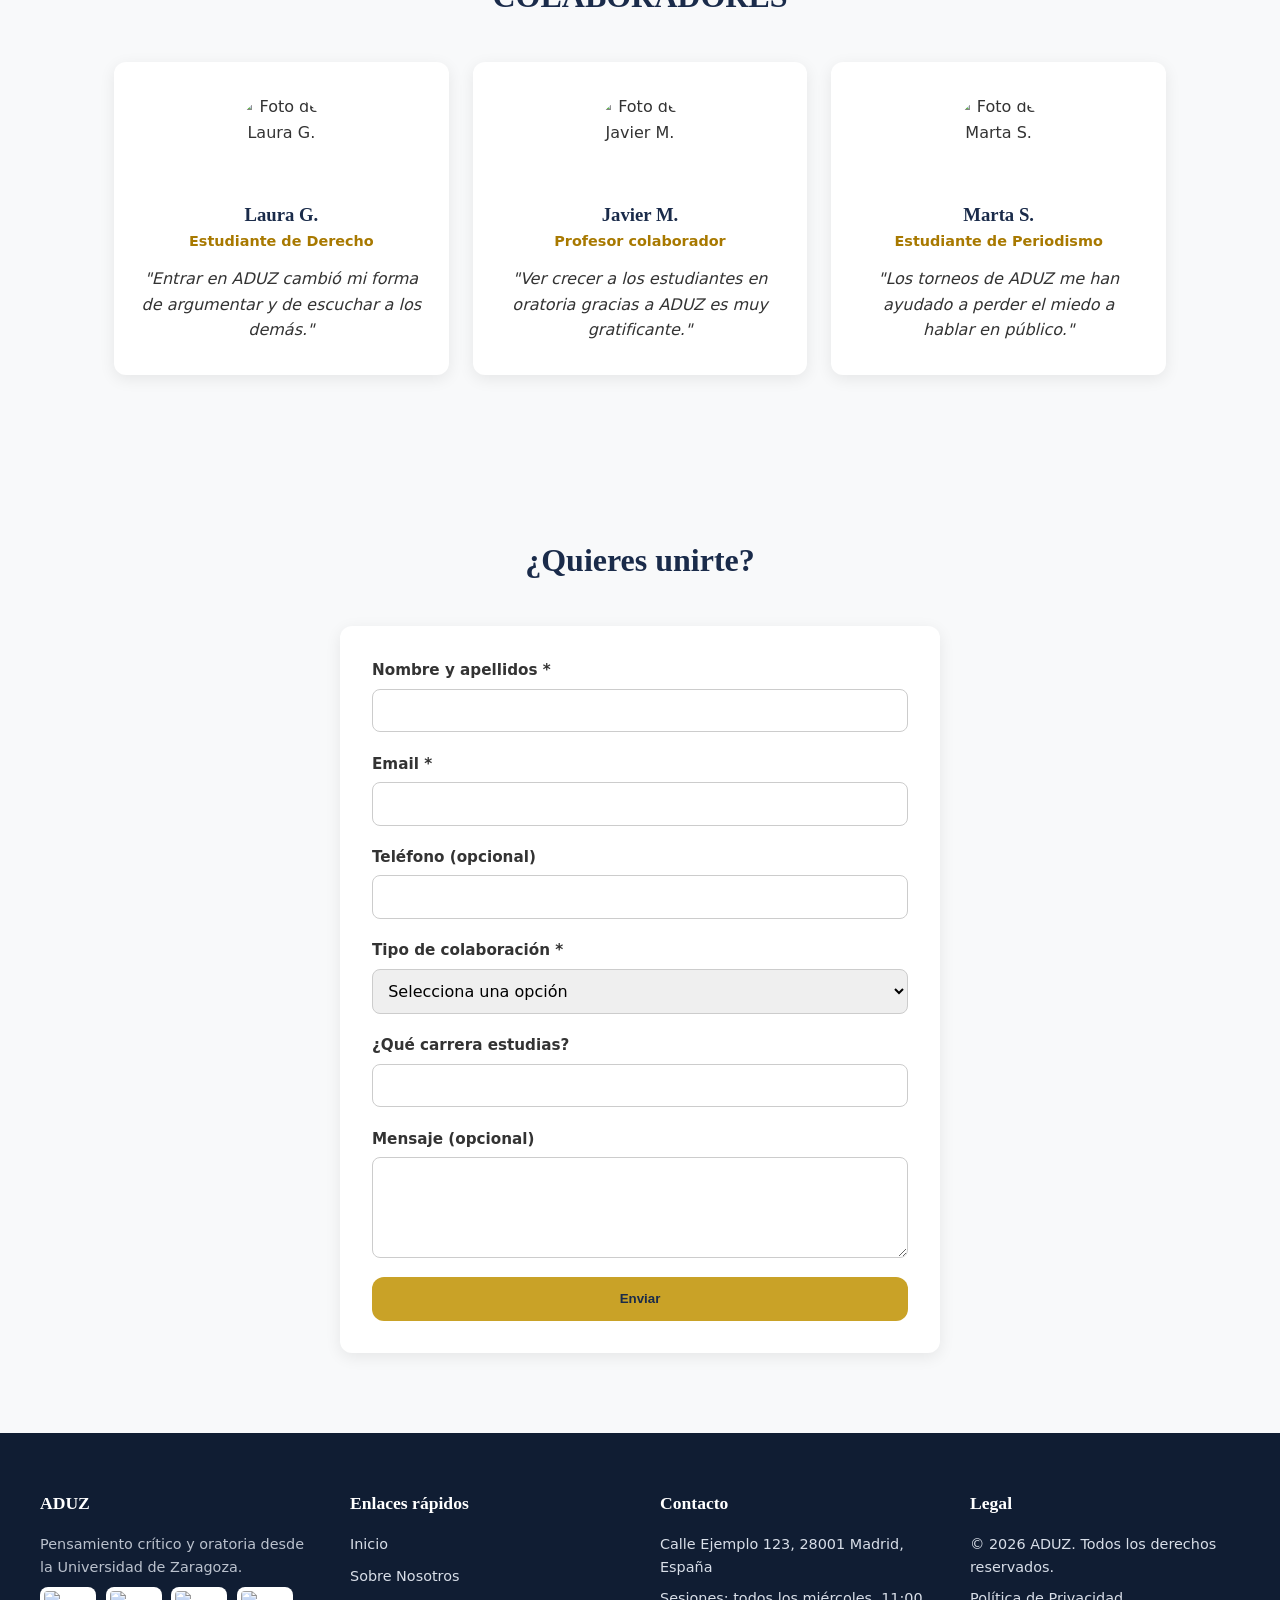
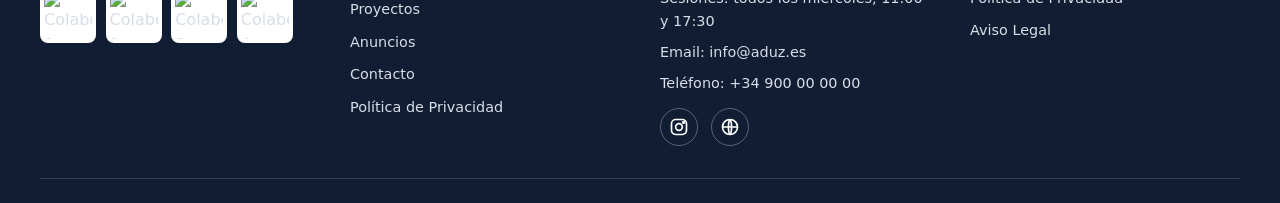
==== commit 071a7b75: "Update index.html" ====
--- a/index.html
+++ b/index.html
@@ -366,7 +366,7 @@
        <span class="coverflow-icon"> <img src="imágenes\logos\logo redes\Instagram_icon.png" alt="Logo ig"></span>
         <div class="coverflow-controls">
           
-          <button></button>
+          <button2></button2>
         </div>
       </div>
 
--- a/styles.css
+++ b/styles.css
@@ -344,19 +344,7 @@
 }
 
 /* Control de volumen: solo se muestra sobre el vídeo central */
-.coverflow-controls {
-  position: absolute;
-  left: 8px;
-  right: 8px;
-  bottom: 8px;
-  display: none;
-  align-items: center;
-  gap: 0.5rem;
-  background-color: rgba(0, 0, 0, 0.45);
-  padding: 0.4rem 0.6rem;
-  border-radius: 8px;
-}
-button {
+button2 {
   padding: 5px;
   border-radius: 100%;
   box-shadow: 0px 0px 5px 7px #1475ec73;
@@ -368,7 +356,7 @@
   align-items: center;
 }
 
-button::before {
+button2::before {
   content: "fac";
   background-image: url("[data-uri]");
   background-size: 100%;
@@ -380,15 +368,12 @@
   display: block;
 }
 
-button:active {
+button2:active {
   border-radius: 100%;
   box-shadow: inset 0px 0px 10px 0px rgb(240, 237, 237);
 }
 
 .coverflow-item.is-center .coverflow-controls { display: flex; }
-
-.volume-icon { color: var(--color-blanco); font-size: 0.9rem; }
-.volume-slider { flex: 1; accent-color: var(--color-acento); cursor: pointer; }
 
 .coverflow-hint {
   text-align: center;
@@ -803,3 +788,82 @@
   .event-title-block { grid-area: title; }
   .event-desc { grid-area: desc; }
 }
+/* =========================================================
+   AVISO DE PRIVACIDAD (tarjeta flotante)
+   ========================================================= */
+.cookie-banner {
+  position: fixed;
+  left: 1.5rem;
+  bottom: 1.5rem;
+  z-index: 300;
+  width: calc(100% - 3rem);
+  max-width: 300px;
+  margin-top: 4rem; /* deja hueco para que el icono sobresalga por arriba */
+  background-color: var(--color-blanco);
+  border-radius: 16px;
+  box-shadow: rgba(60, 64, 67, 0.3) 0 1px 2px 0, rgba(60, 64, 67, 0.15) 0 2px 6px 2px;
+}
+ 
+.cookie-inner {
+  position: relative;
+  display: flex;
+  flex-direction: column;
+  align-items: flex-start;
+  padding: 2.25rem 1.5rem 1.5rem 1.5rem;
+}
+ 
+.cookie-icon {
+  display: block;
+  margin: -4rem auto 2rem auto; /* sobresale por encima de la tarjeta */
+}
+ 
+.cookie-title {
+  font-family: var(--fuente-cuerpo);
+  font-size: 0.9rem;
+  font-weight: 600;
+  color: #3f3f46;
+  margin-bottom: 0.5rem;
+}
+ 
+.cookie-text {
+  font-size: 0.85rem;
+  text-align: justify;
+  margin-bottom: 1rem;
+}
+ 
+.cookie-text a {
+  font-weight: 600;
+  text-decoration: underline;
+  text-underline-offset: 2px;
+  transition: color 0.2s ease;
+}
+.cookie-text a:hover { color: #634647; }
+ 
+.cookie-reject {
+  background: none;
+  border: none;
+  font-size: 0.85rem;
+  font-weight: 600;
+  color: #52525b;
+  cursor: pointer;
+  padding: 0.5rem 0;
+  margin-bottom: 0.3rem;
+}
+.cookie-reject:hover { color: #634647; text-decoration: underline; text-underline-offset: 2px; }
+ 
+.cookie-accept {
+  position: absolute;
+  right: 1.5rem;
+  bottom: 1.5rem;
+  padding: 0.5rem 2rem;
+  border: none;
+  border-radius: 8px;
+  font-size: 0.85rem;
+  font-weight: 600;
+  cursor: pointer;
+  color: var(--color-principal);
+  background-color: var(--color-acento);
+  transition: background-color 0.2s ease, color 0.2s ease;
+}
+.cookie-accept:hover { background-color: var(--color-principal); color: var(--color-blanco); }
+
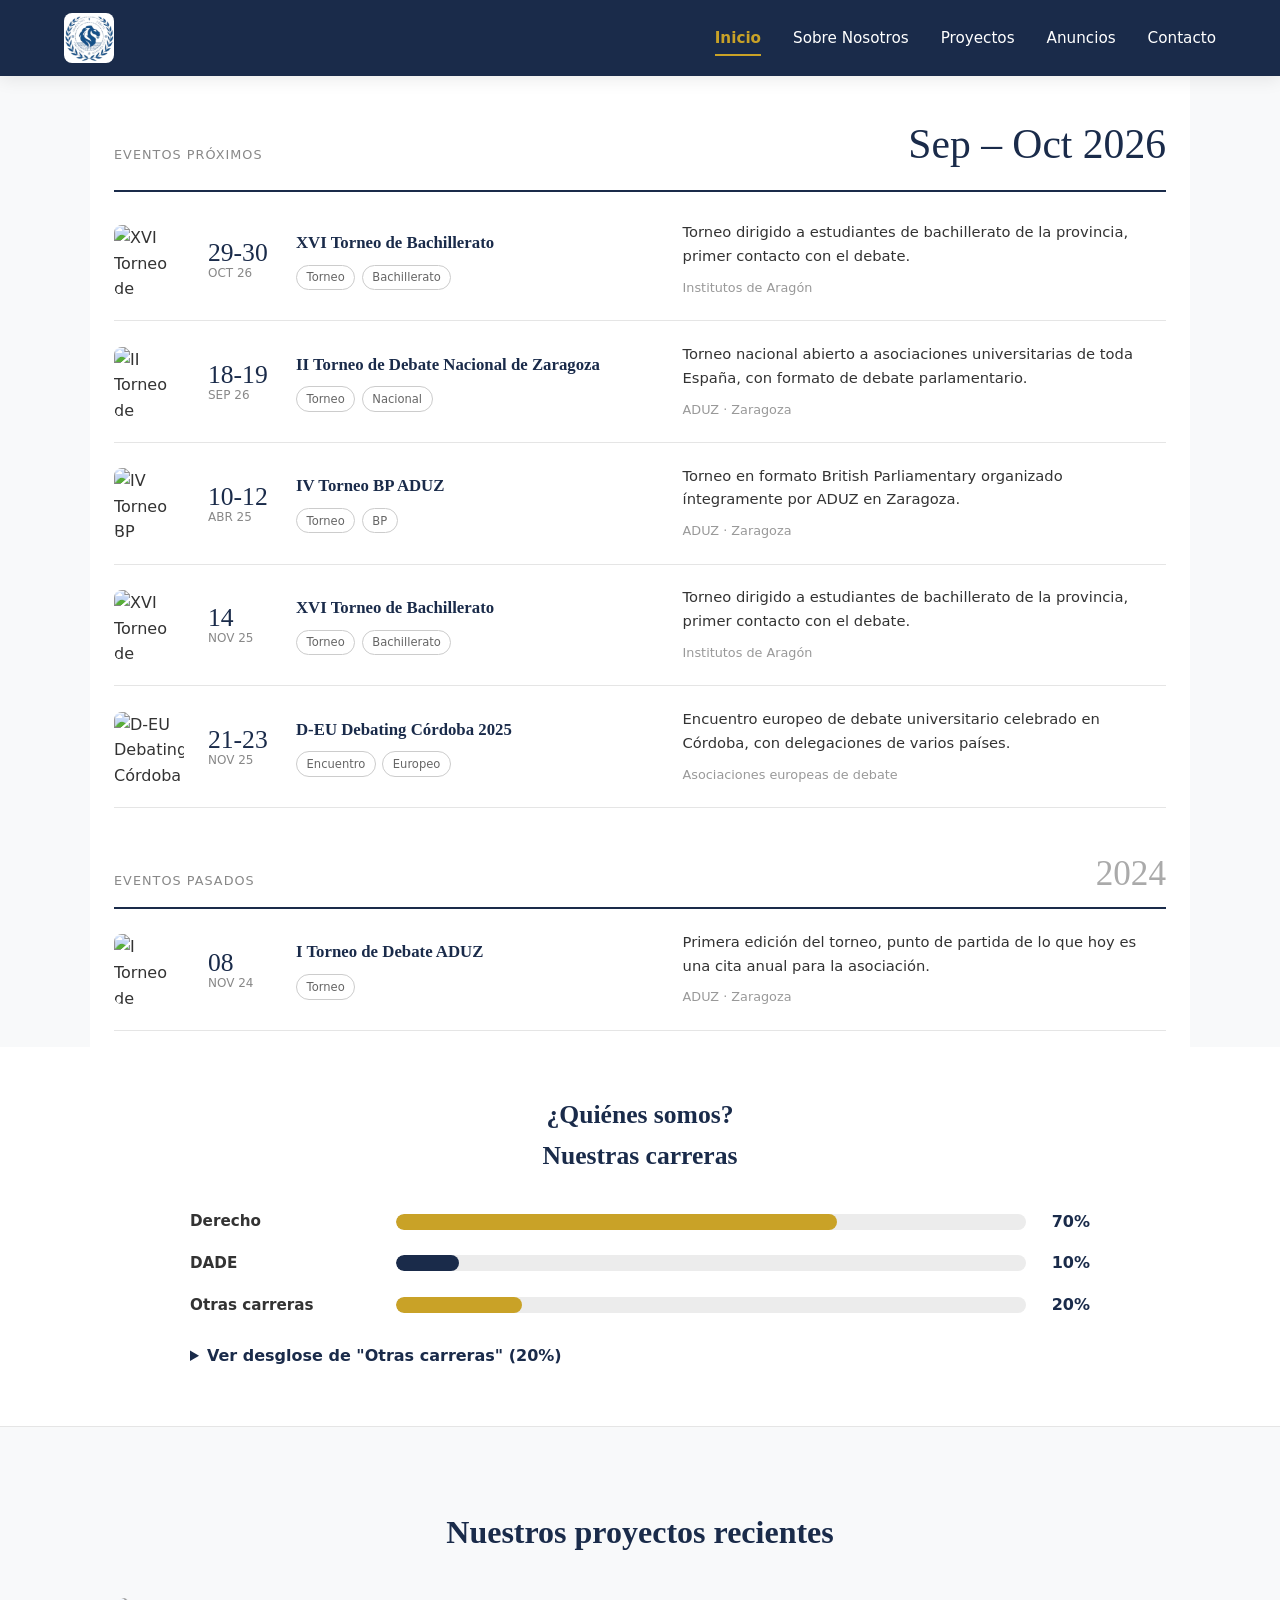
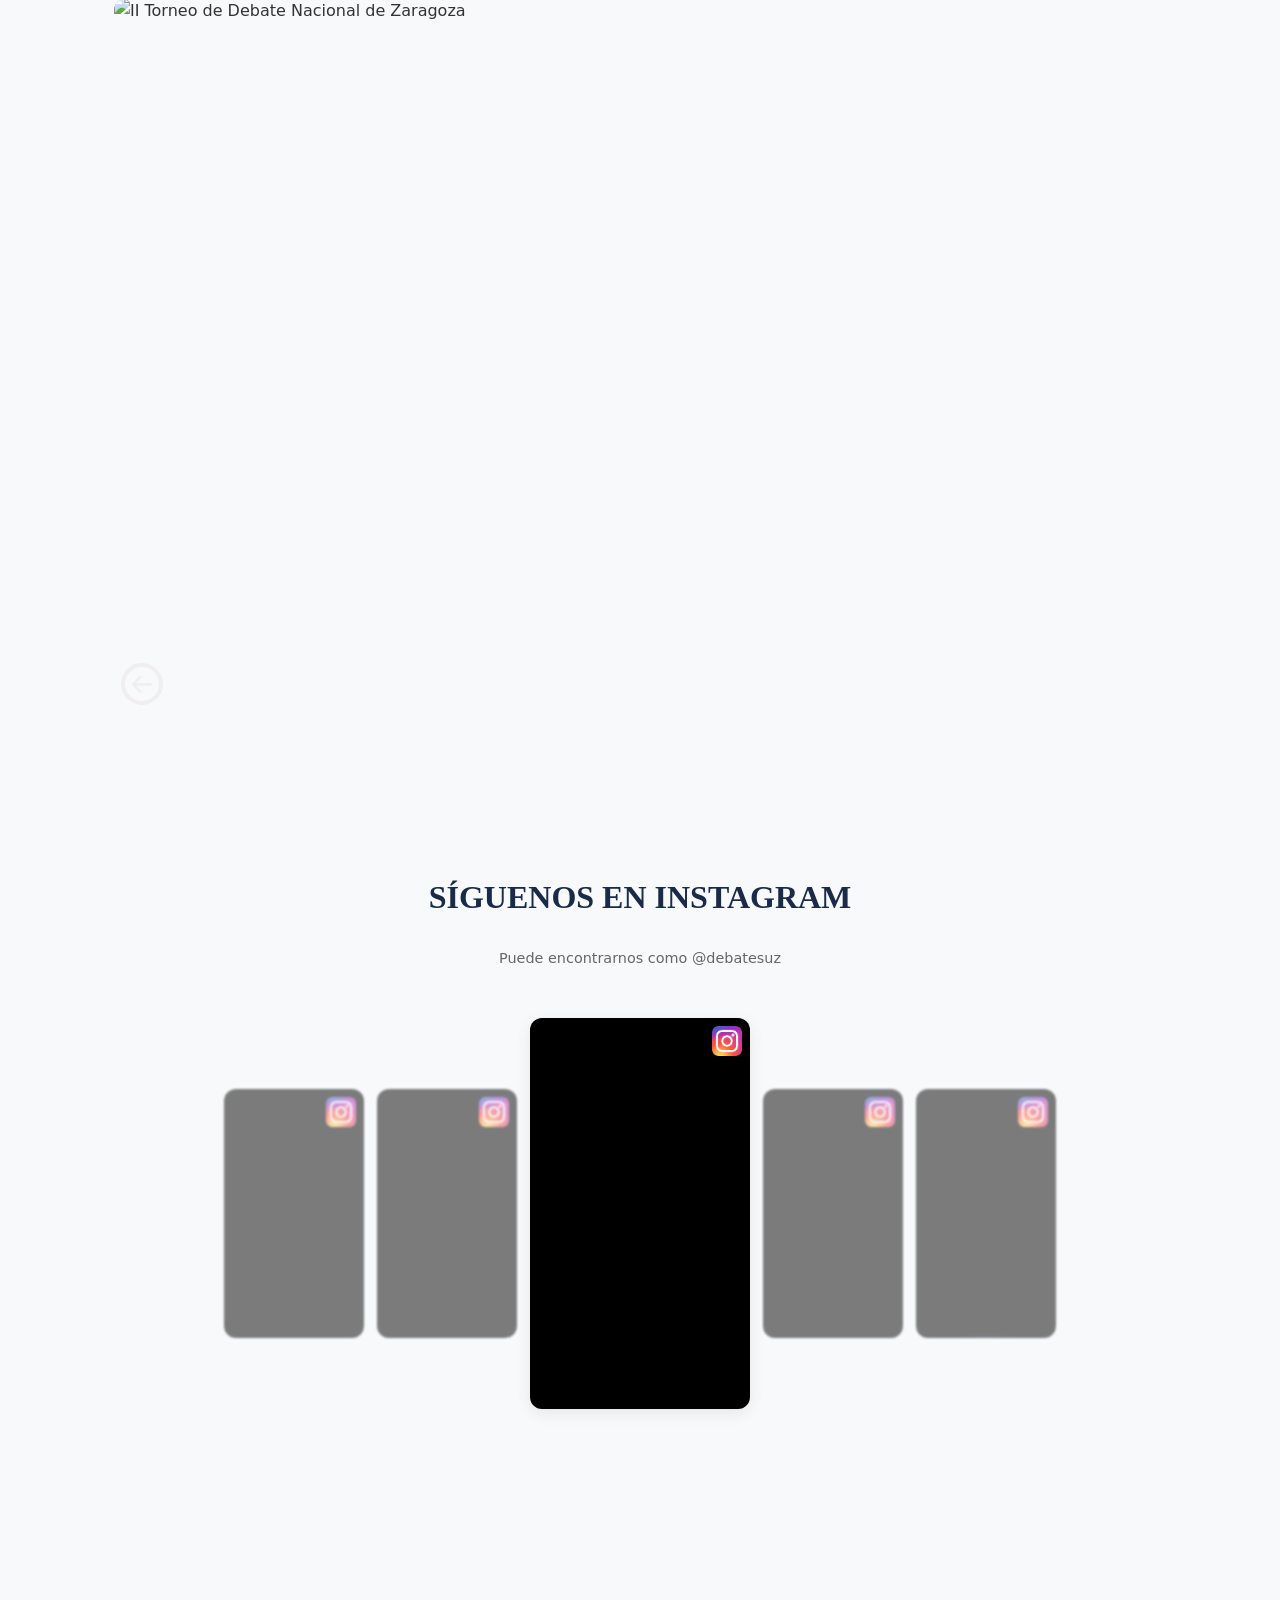
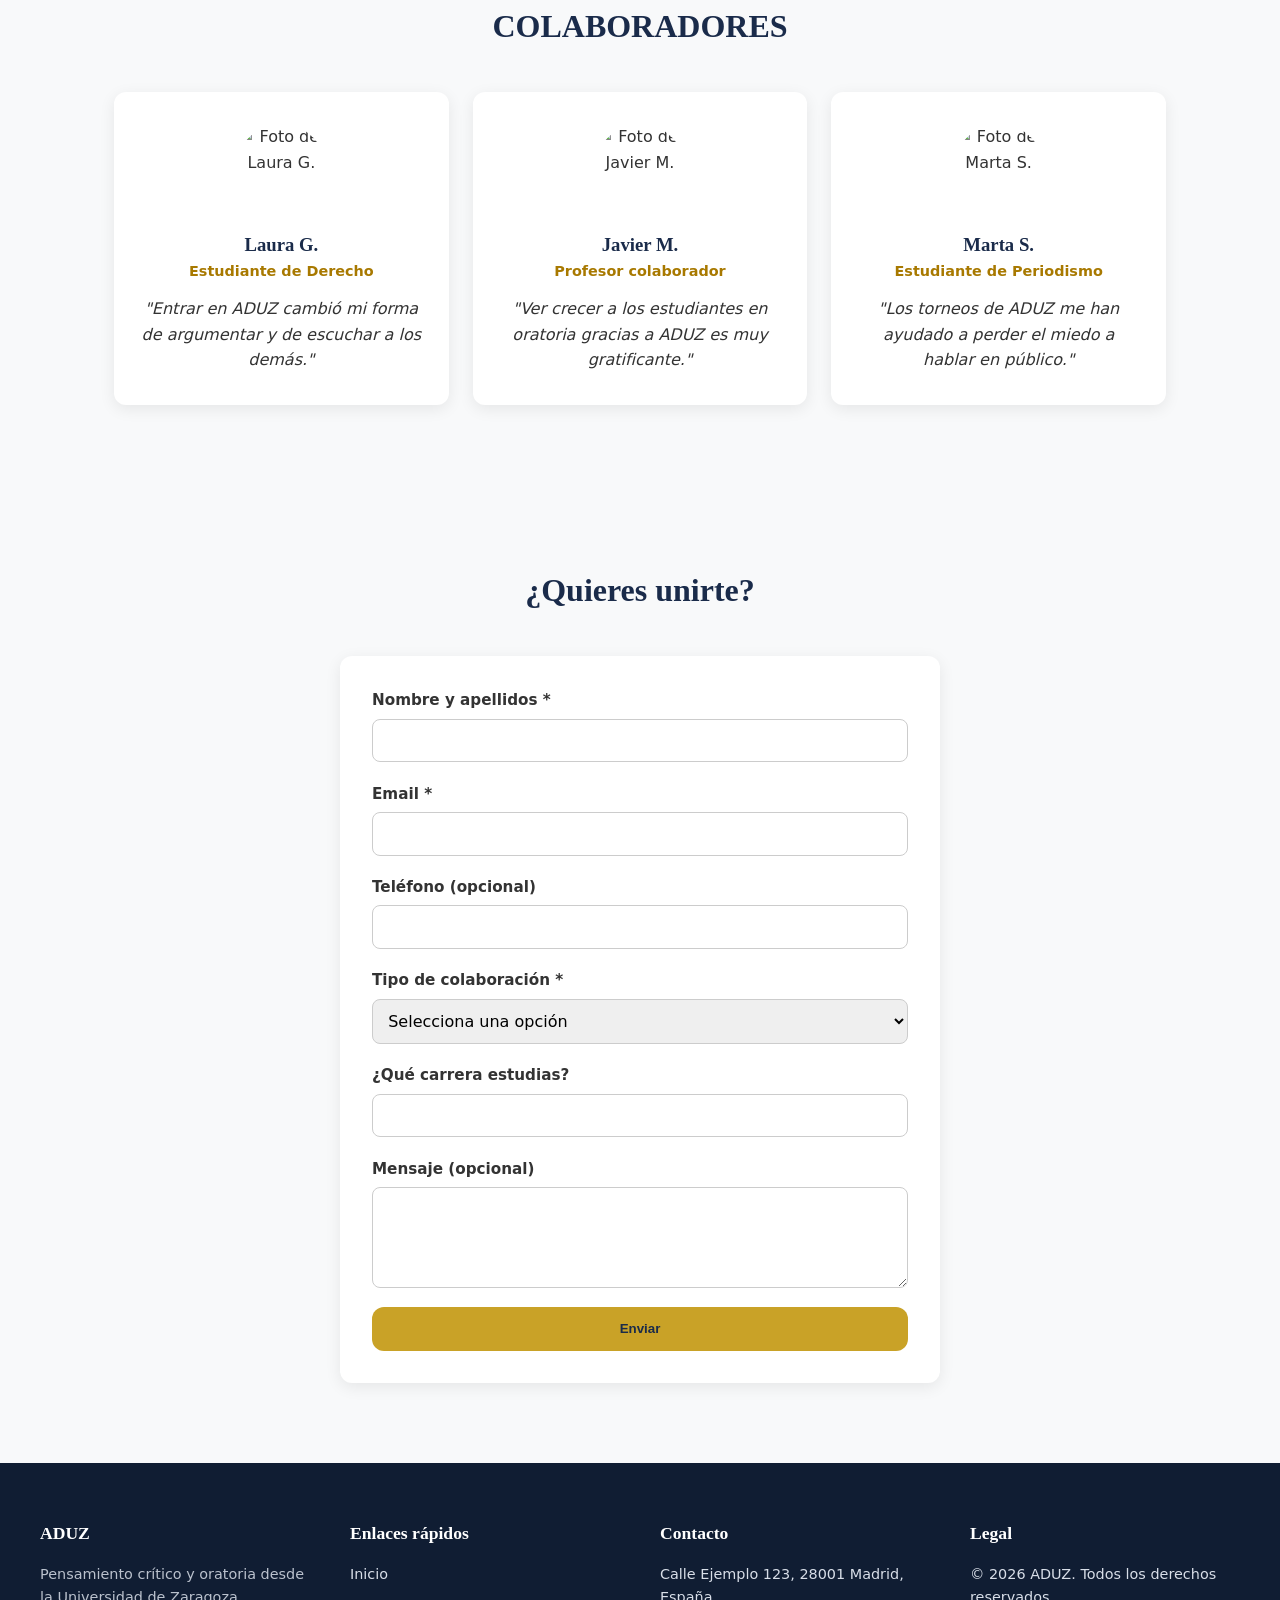
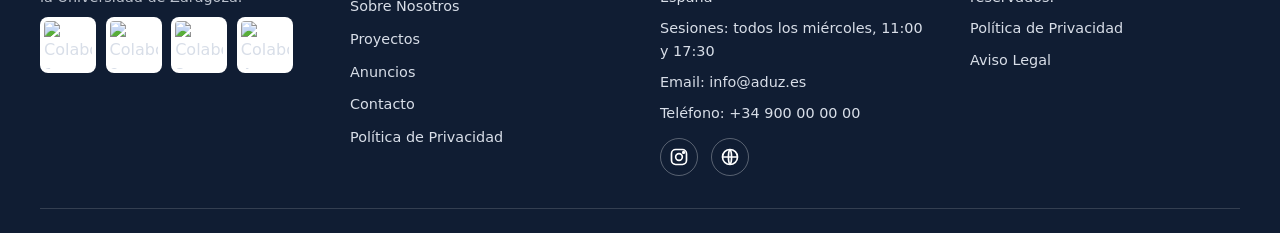
==== commit afaa345a: "Update index.html" ====
--- a/index.html
+++ b/index.html
@@ -298,9 +298,25 @@
 
       </div>
 
-      <button class="carousel-arrow prev" id="projectsPrev" aria-label="Anterior">&#10094;</button>
-      <button class="carousel-arrow next" id="projectsNext" aria-label="Siguiente">&#10095;</button>
-      <div class="carousel-dots" id="projectsDots"></div>
+      <!-- From Uiverse.io by xopc333 --> 
+<button class="button">
+  <div class="button-box">
+    <span class="button-elem">
+      <svg viewBox="0 0 46 40" xmlns="http://www.w3.org/2000/svg">
+        <path
+          d="M46 20.038c0-.7-.3-1.5-.8-2.1l-16-17c-1.1-1-3.2-1.4-4.4-.3-1.2 1.1-1.2 3.3 0 4.4l11.3 11.9H3c-1.7 0-3 1.3-3 3s1.3 3 3 3h33.1l-11.3 11.9c-1 1-1.2 3.3 0 4.4 1.2 1.1 3.3.8 4.4-.3l16-17c.5-.5.8-1.1.8-1.9z"
+        ></path>
+      </svg>
+    </span>
+    <span class="button-elem">
+      <svg viewBox="0 0 46 40">
+        <path
+          d="M46 20.038c0-.7-.3-1.5-.8-2.1l-16-17c-1.1-1-3.2-1.4-4.4-.3-1.2 1.1-1.2 3.3 0 4.4l11.3 11.9H3c-1.7 0-3 1.3-3 3s1.3 3 3 3h33.1l-11.3 11.9c-1 1-1.2 3.3 0 4.4 1.2 1.1 3.3.8 4.4-.3l16-17c.5-.5.8-1.1.8-1.9z"
+        ></path>
+      </svg>
+    </span>
+  </div>
+</button>
     </div>
   </section>
 
--- a/styles.css
+++ b/styles.css
@@ -254,37 +254,79 @@
   transition: opacity 0.3s ease;
 }
 
-.carousel-slide:hover .slide-overlay { opacity: 1; }
-.slide-overlay h3 { color: var(--color-blanco); font-size: 1.2rem; margin-bottom: 0.3rem; }
-.slide-date, .slide-assoc { font-size: 0.9rem; opacity: 0.9; }
-
-.carousel-arrow {
+/* From Uiverse.io by xopc333 */ 
+.button {
+  display: block;
+  position: relative;
+  width: 56px;
+  height: 56px;
+  margin: 0;
+  overflow: hidden;
+  outline: none;
+  background-color: transparent;
+  cursor: pointer;
+  border: 0;
+}
+
+.button:before,
+.button:after {
+  content: "";
   position: absolute;
-  top: 50%;
-  transform: translateY(-50%);
-  background-color: rgba(26, 43, 74, 0.75);
-  color: var(--color-blanco);
-  border: none;
-  width: 40px;
-  height: 40px;
   border-radius: 50%;
-  font-size: 1.1rem;
-  cursor: pointer;
-  z-index: 5;
-  transition: background-color 0.2s ease;
-}
-
-.carousel-arrow:hover { background-color: var(--color-acento); color: var(--color-principal); }
-.carousel-arrow.prev { left: 12px; }
-.carousel-arrow.next { right: 12px; }
-
-.carousel-dots { display: flex; justify-content: center; gap: 0.5rem; margin-top: 1rem; }
-
-.dot {
-  width: 10px; height: 10px; border-radius: 50%; border: none;
-  background-color: #d0d0d0; cursor: pointer; transition: background-color 0.2s ease;
-}
-.dot.active { background-color: var(--color-acento); }
+  inset: 7px;
+}
+
+.button:before {
+  border: 4px solid #f0eeef;
+  transition: opacity 0.4s cubic-bezier(0.77, 0, 0.175, 1) 80ms,
+    transform 0.5s cubic-bezier(0.455, 0.03, 0.515, 0.955) 80ms;
+}
+
+.button:after {
+  border: 4px solid #96daf0;
+  transform: scale(1.3);
+  transition: opacity 0.4s cubic-bezier(0.165, 0.84, 0.44, 1),
+    transform 0.5s cubic-bezier(0.25, 0.46, 0.45, 0.94);
+  opacity: 0;
+}
+
+.button:hover:before,
+.button:focus:before {
+  opacity: 0;
+  transform: scale(0.7);
+  transition: opacity 0.4s cubic-bezier(0.165, 0.84, 0.44, 1),
+    transform 0.5s cubic-bezier(0.25, 0.46, 0.45, 0.94);
+}
+
+.button:hover:after,
+.button:focus:after {
+  opacity: 1;
+  transform: scale(1);
+  transition: opacity 0.4s cubic-bezier(0.77, 0, 0.175, 1) 80ms,
+    transform 0.5s cubic-bezier(0.455, 0.03, 0.515, 0.955) 80ms;
+}
+
+.button-box {
+  display: flex;
+  position: absolute;
+  top: 0;
+  left: 0;
+}
+
+.button-elem {
+  display: block;
+  width: 20px;
+  height: 20px;
+  margin: 17px 18px 0 18px;
+  transform: rotate(180deg);
+  fill: #f0eeef;
+}
+
+.button:hover .button-box,
+.button:focus .button-box {
+  transition: 0.4s;
+  transform: translateX(-56px);
+}
 
 /* =========================================================
    CARRUSEL "COVERFLOW" DE VÍDEOS (vídeo central + laterales)
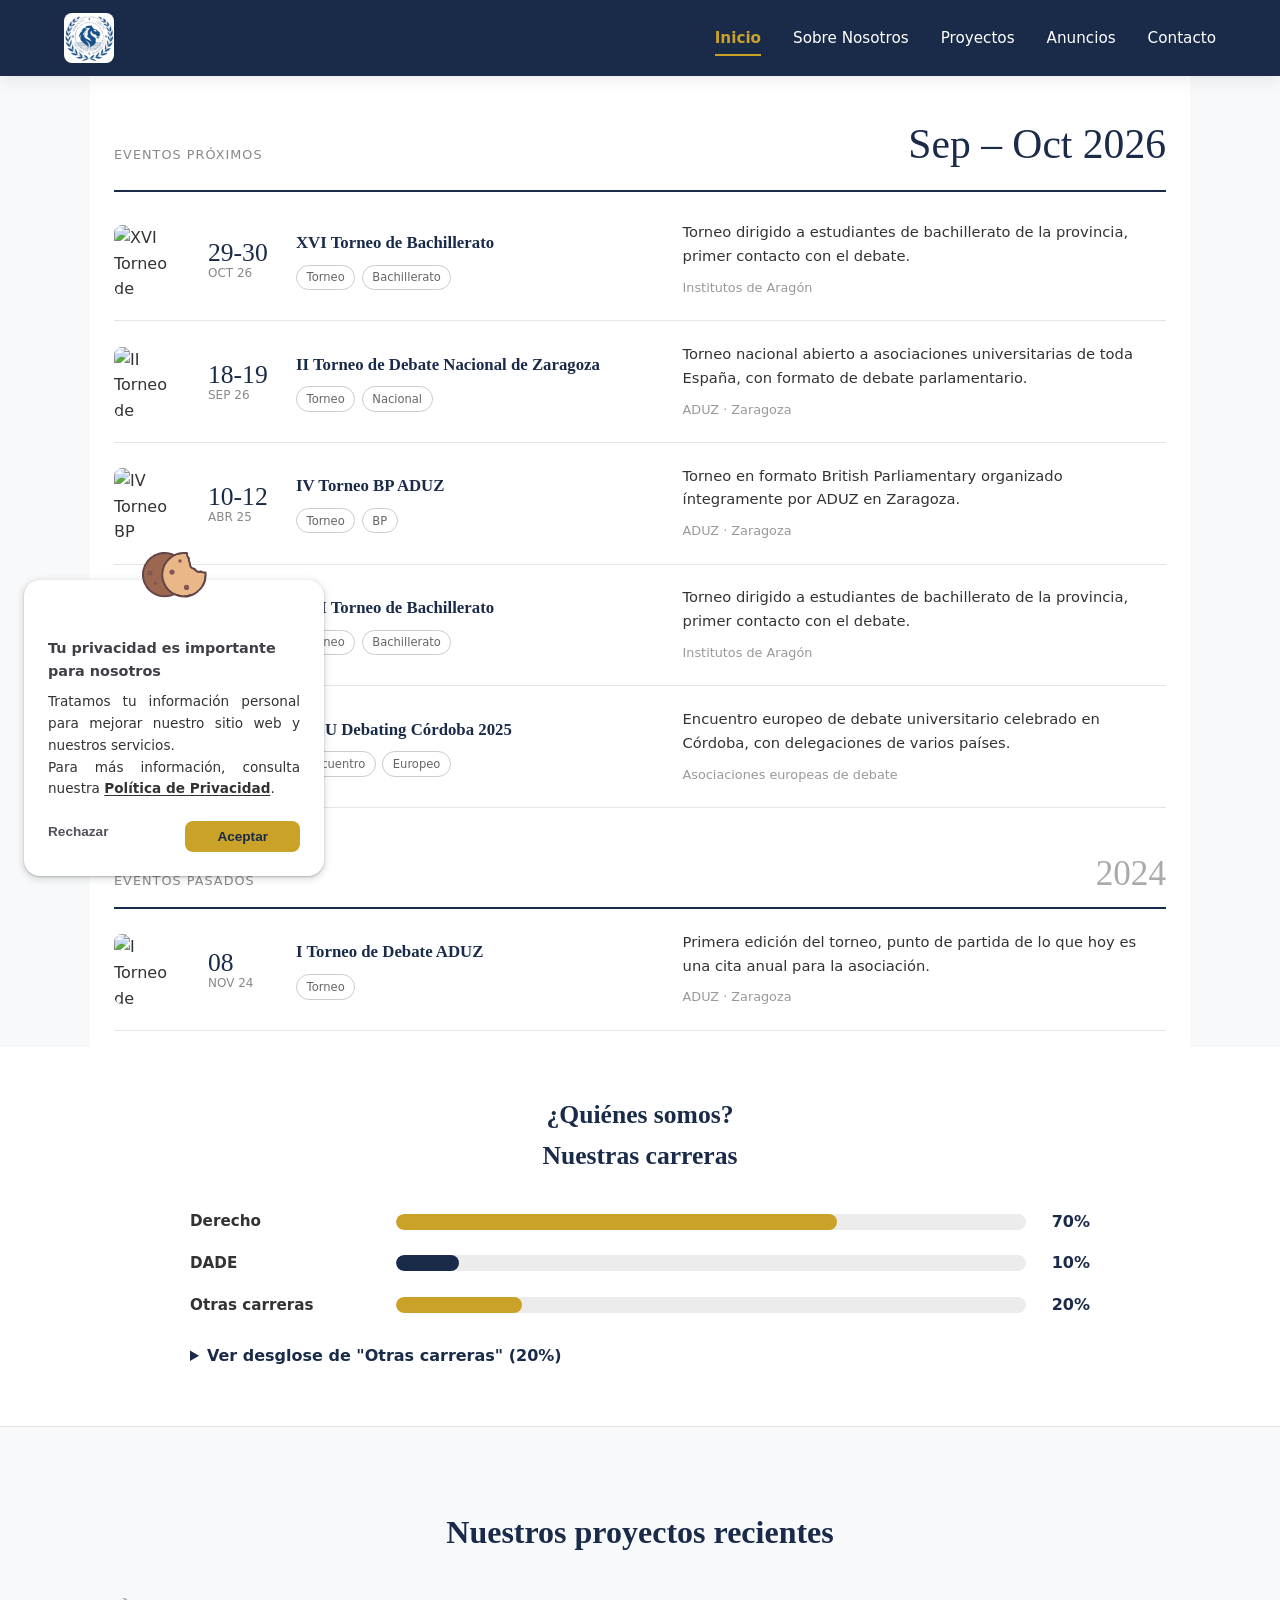
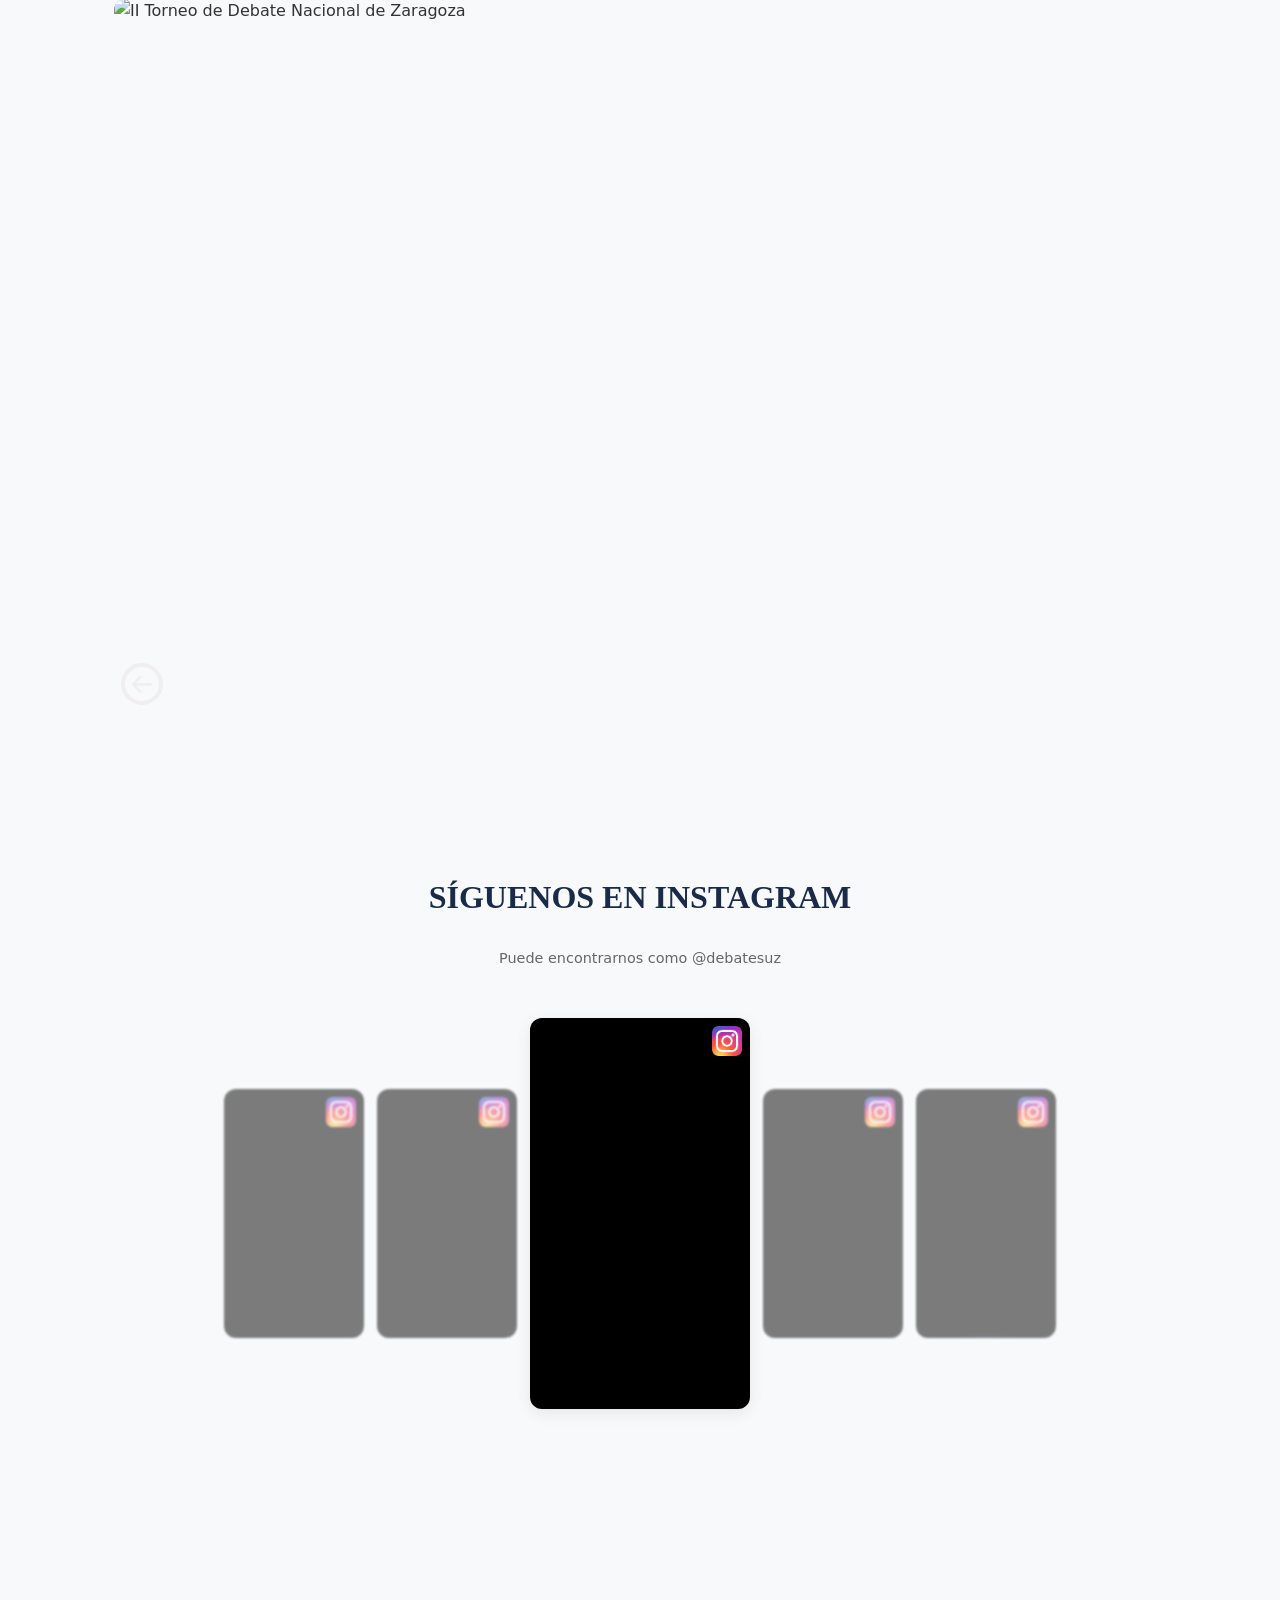
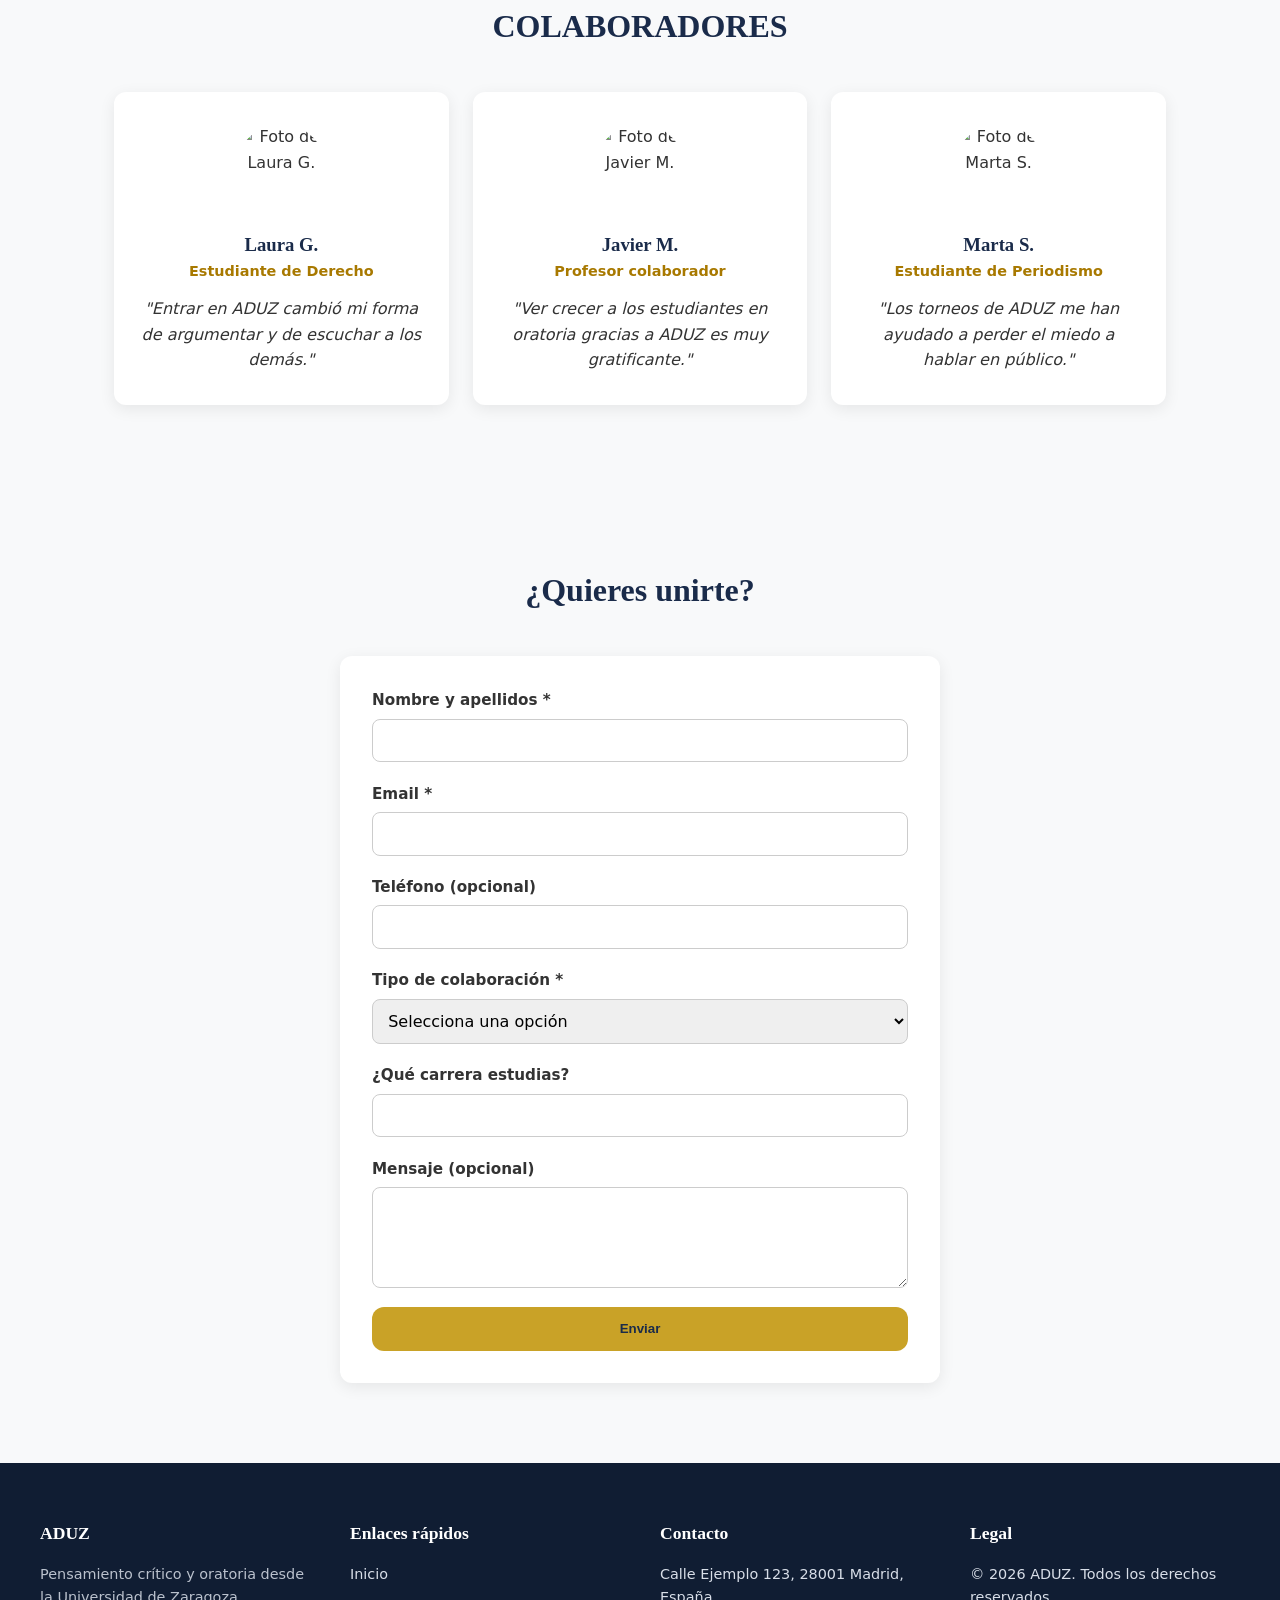
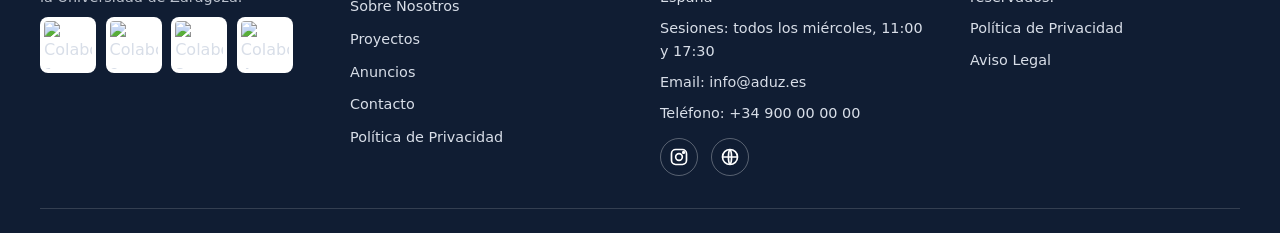
==== commit 097a8a34: "Update index.html" ====
--- a/index.html
+++ b/index.html
@@ -527,7 +527,36 @@
 
     </div>
   </footer>
-
+ <!-- ======================= AVISO DE PRIVACIDAD / COOKIES ======================= -->
+  <!-- Empieza oculto (hidden); script.js lo muestra solo si el visitante aún no ha elegido. -->
+  <div class="cookie-banner" id="cookieBanner" role="dialog" aria-label="Aviso de privacidad" hidden>
+    <div class="cookie-inner">
+      <span class="cookie-icon">
+        <svg xmlns="http://www.w3.org/2000/svg" fill="none" height="46" width="65" viewBox="0 0 65 46" aria-hidden="true">
+          <path stroke="#000" fill="#EAB789" d="M49.157 15.69L44.58.655l-12.422 1.96L21.044.654l-8.499 2.615-6.538 5.23-4.576 9.153v11.114l4.576 8.5 7.846 5.23 10.46 1.96 7.845-2.614 9.153 2.615 11.768-2.615 7.846-7.846 1.96-5.884.655-7.191-7.846-1.308-6.537-3.922z"></path>
+          <path fill="#9C6750" d="M32.286 3.749c-6.94 3.65-11.69 11.053-11.69 19.591 0 8.137 4.313 15.242 10.724 19.052a20.513 20.513 0 01-8.723 1.937c-11.598 0-21-9.626-21-21.5 0-11.875 9.402-21.5 21-21.5 3.495 0 6.79.874 9.689 2.42z" clip-rule="evenodd" fill-rule="evenodd"></path>
+          <path fill="#634647" d="M64.472 20.305a.954.954 0 00-1.172-.824 4.508 4.508 0 01-3.958-.934.953.953 0 00-1.076-.11c-.46.252-.977.383-1.502.382a3.154 3.154 0 01-2.97-2.11.954.954 0 00-.833-.634 4.54 4.54 0 01-4.205-4.507c.002-.23.022-.46.06-.687a.952.952 0 00-.213-.767 3.497 3.497 0 01-.614-3.5.953.953 0 00-.382-1.138 3.522 3.522 0 01-1.5-3.992.951.951 0 00-.762-1.227A22.611 22.611 0 0032.3 2.16 22.41 22.41 0 0022.657.001a22.654 22.654 0 109.648 43.15 22.644 22.644 0 0032.167-22.847zM22.657 43.4a20.746 20.746 0 110-41.493c2.566-.004 5.11.473 7.501 1.407a22.64 22.64 0 00.003 38.682 20.6 20.6 0 01-7.504 1.404zm19.286 0a20.746 20.746 0 112.131-41.384 5.417 5.417 0 001.918 4.635 5.346 5.346 0 00-.133 1.182A5.441 5.441 0 0046.879 11a5.804 5.804 0 00-.028.568 6.456 6.456 0 005.38 6.345 5.053 5.053 0 006.378 2.472 6.412 6.412 0 004.05 1.12 20.768 20.768 0 01-20.716 21.897z"></path>
+          <circle cx="44.5" cy="35.4" r="2.6" fill="#845556"></circle>
+          <circle cx="13.6" cy="31.3" r="1.7" fill="#845556"></circle>
+          <circle cx="30" cy="20" r="2.6" fill="#845556"></circle>
+          <circle cx="8" cy="21" r="2.6" fill="#845556"></circle>
+          <circle cx="38" cy="9" r="1.7" fill="#845556"></circle>
+        </svg>
+      </span>
+ 
+      <h5 class="cookie-title">Tu privacidad es importante para nosotros</h5>
+ 
+      <p class="cookie-text">
+        Tratamos tu información personal para mejorar nuestro sitio web y nuestros servicios.
+        <br>
+        Para más información, consulta nuestra
+        <a href="politica-privacidad.html">Política de Privacidad</a>.
+      </p>
+ 
+      <button type="button" class="cookie-reject" id="cookieReject">Rechazar</button>
+      <button type="button" class="cookie-accept" id="cookieAccept">Aceptar</button>
+    </div>
+  </div>
   <script src="script.js"></script>
 </body>
 </html>
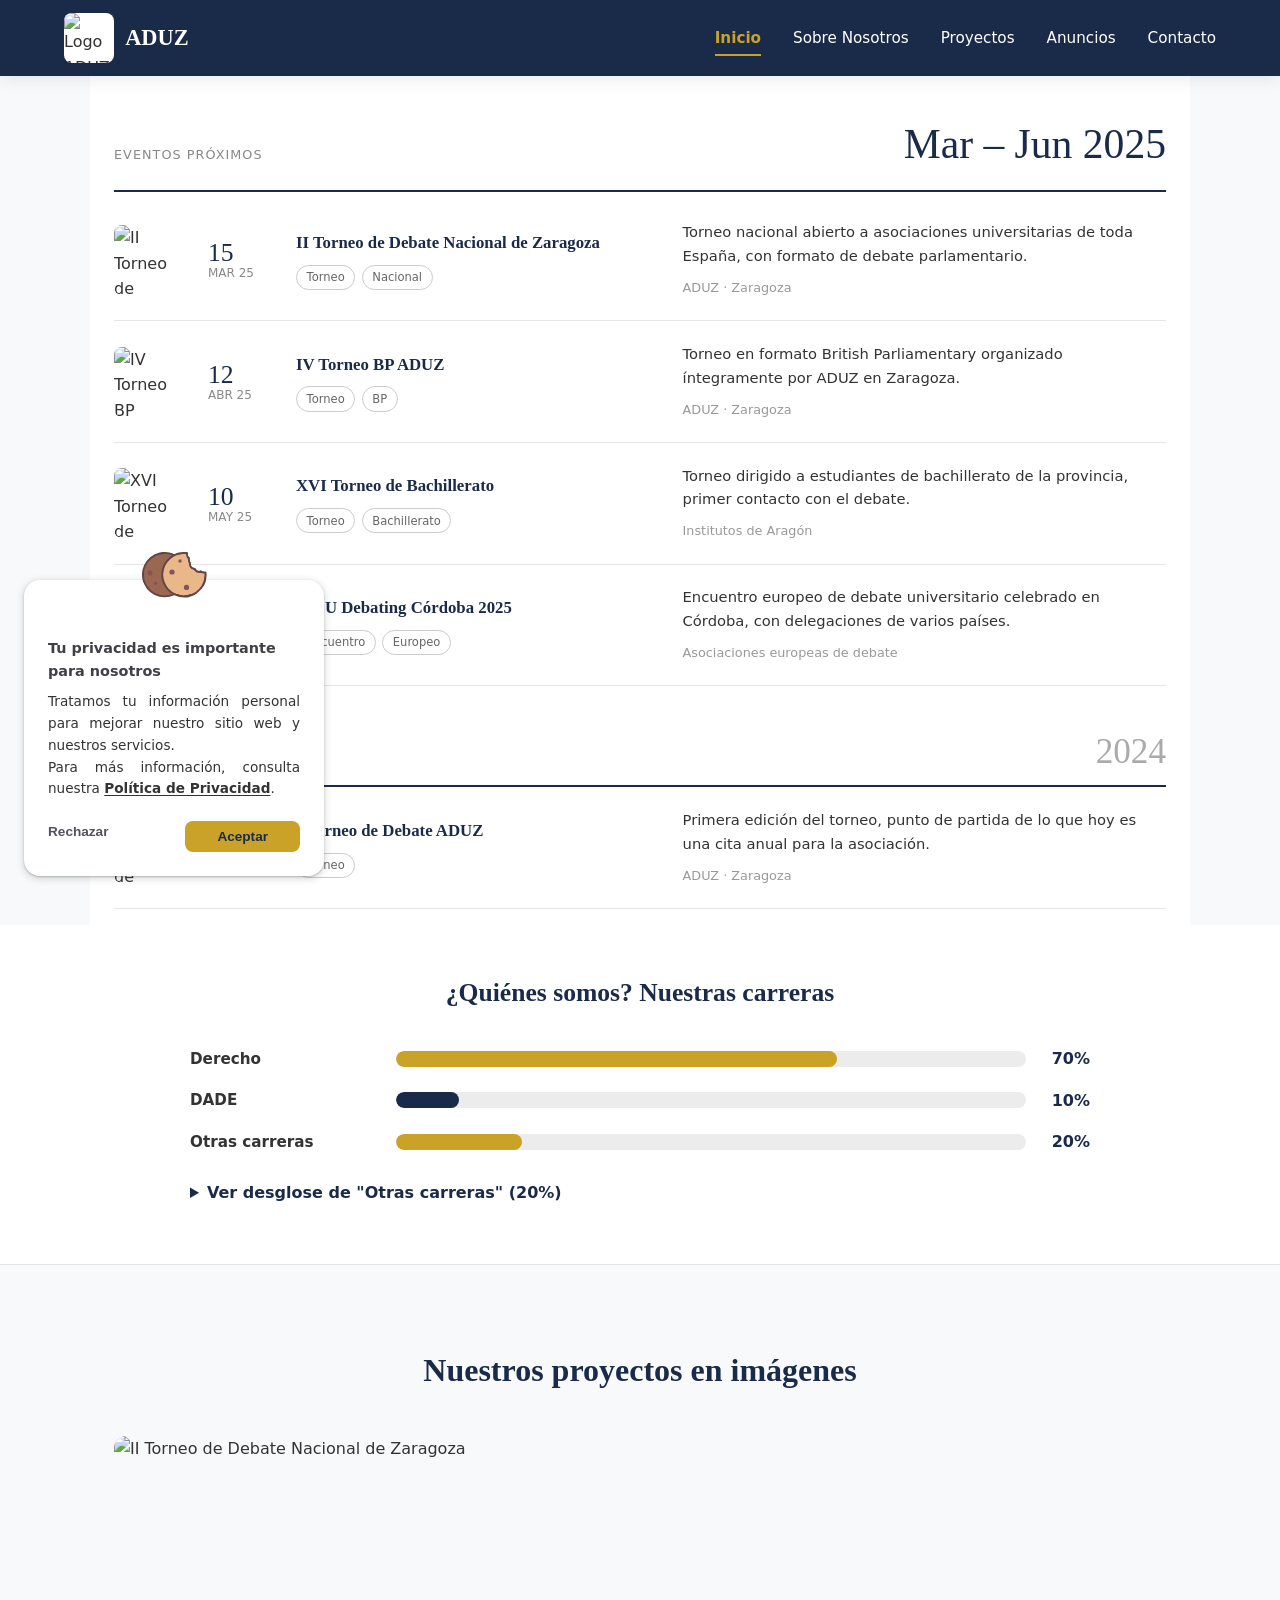
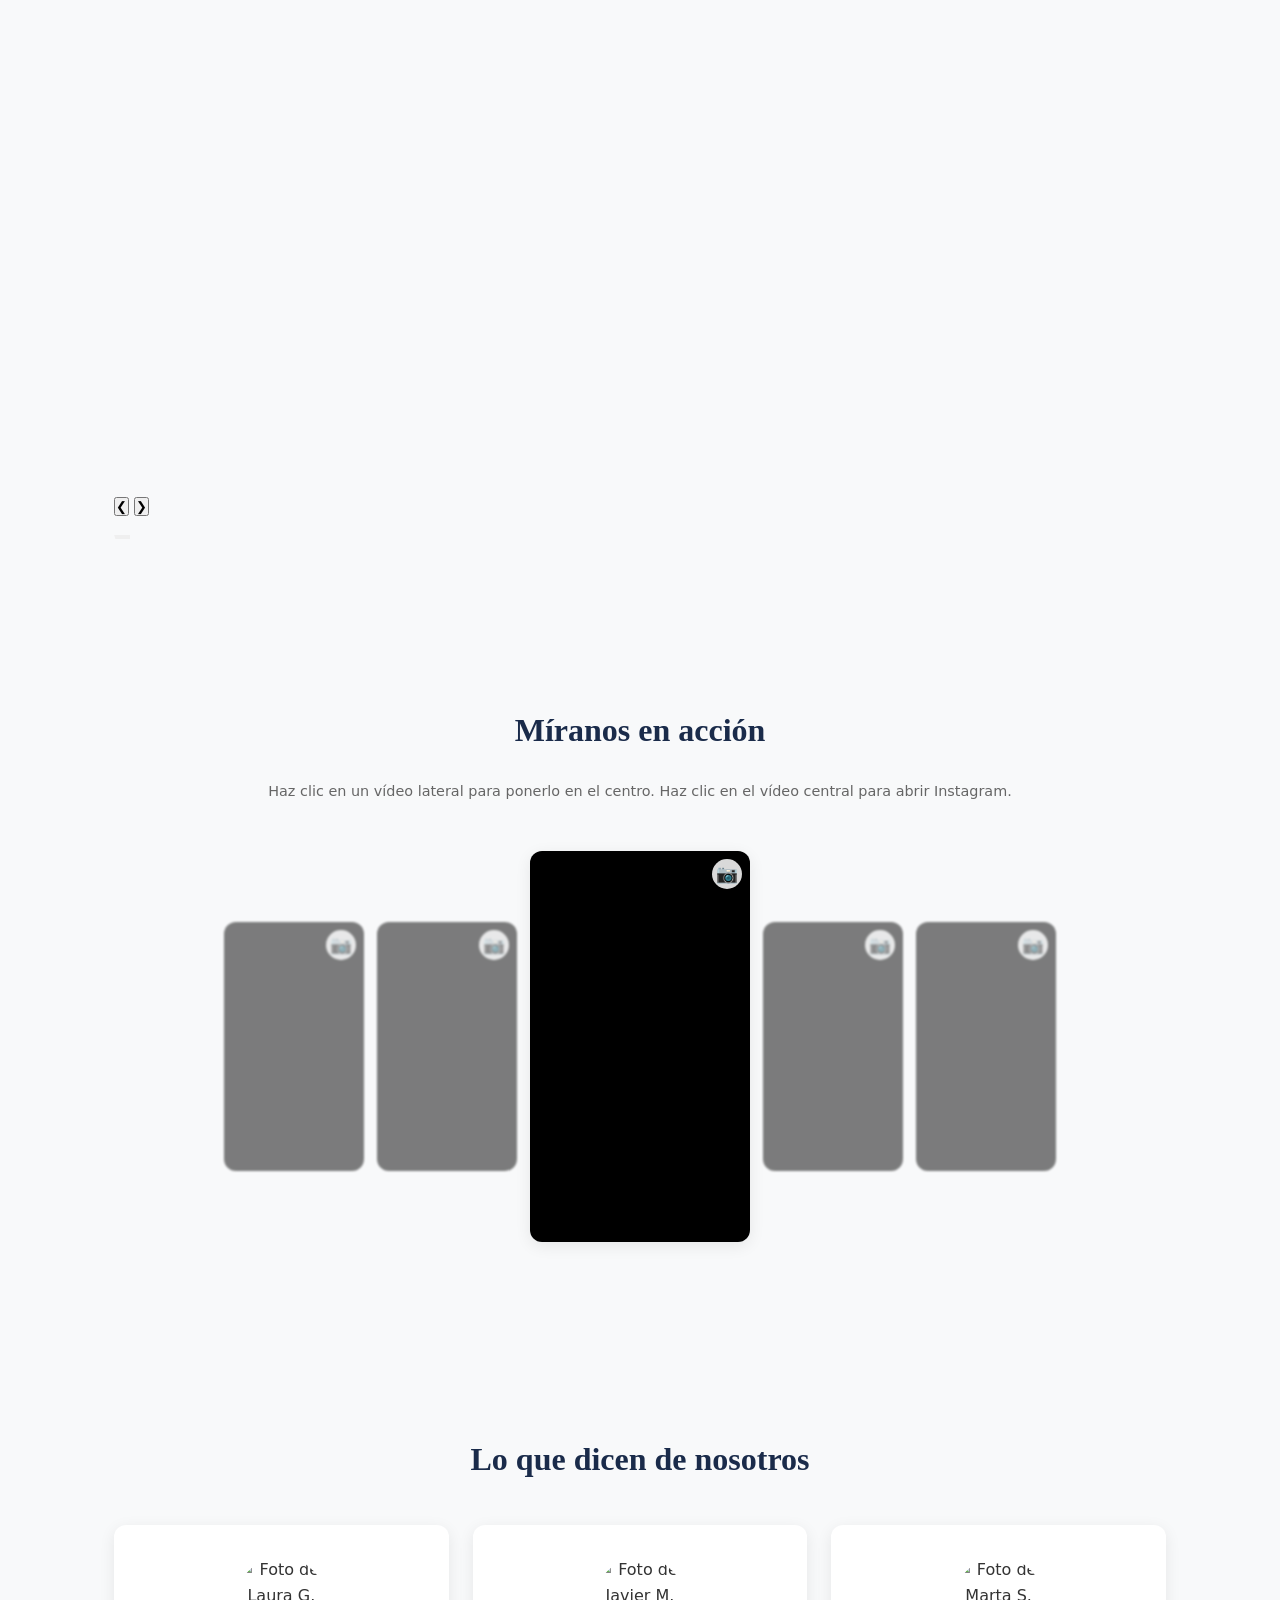
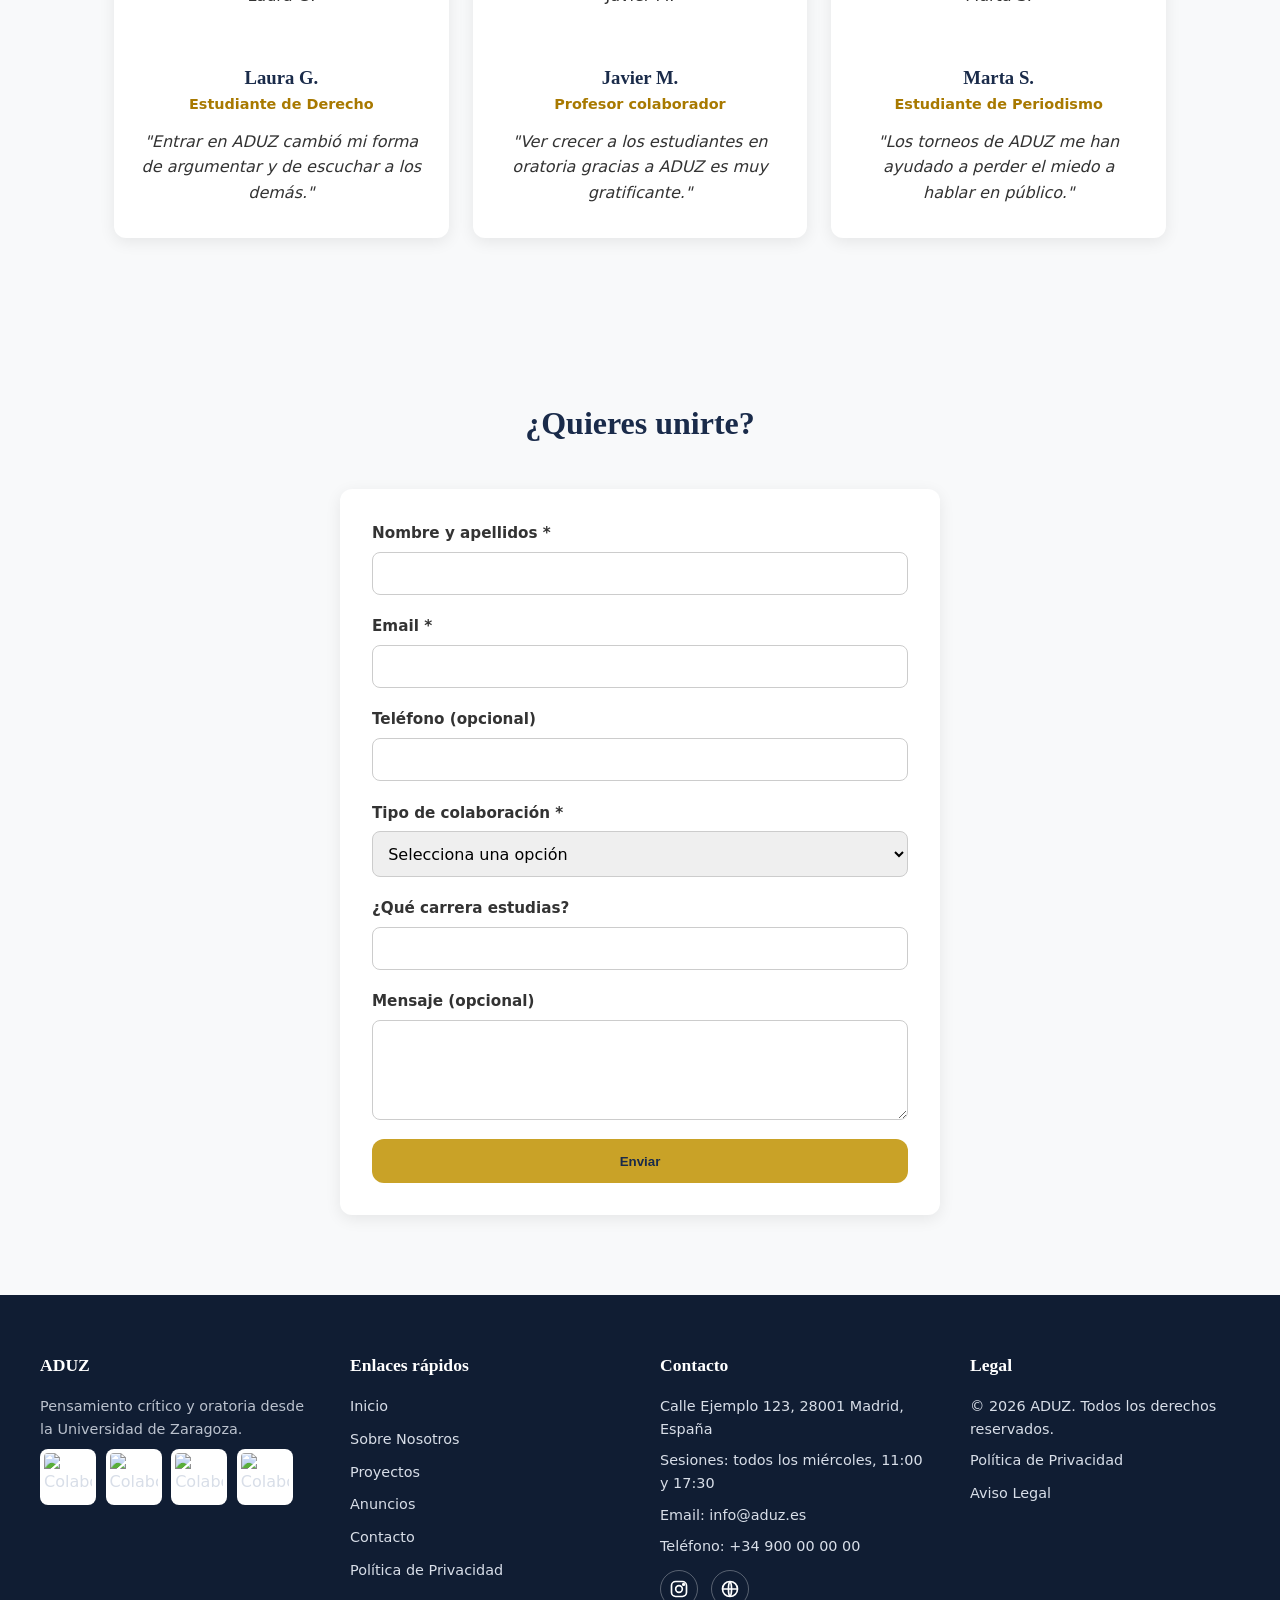
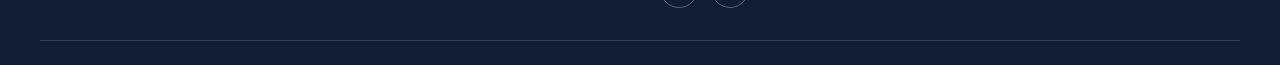
==== commit c874c65d: "Update index.html" ====
--- a/index.html
+++ b/index.html
@@ -14,7 +14,8 @@
     <div class="header-inner">
       <a href="index.html" class="logo-link">
         <!-- Placeholder 50x50. Para usar tu logo real, sustituye por: img/logo.png -->
-        <img src="imágenes\logos\logo oficial\logoaduzpochoazul.png" alt="Logo ADUZ" class="logo-img" width="50" height="50">
+        <img src="https://via.placeholder.com/50x50?text=Logo" alt="Logo ADUZ" class="logo-img" width="50" height="50">
+        <span class="logo-text">ADUZ</span>
       </a>
 
       <button class="menu-toggle" id="menuToggle" aria-label="Abrir menú" aria-expanded="false">
@@ -33,23 +34,61 @@
     </div>
   </header>
 
-   <!-- ======================= CALENDARIO DE EVENTOS ======================= -->
+  <!-- ======================= CALENDARIO DE EVENTOS ======================= -->
   <!-- Cada evento es un <a> que envuelve toda la fila: al pulsar en cualquier
        parte del recuadro (imagen, fecha, título o descripción) se navega a
        la página de ese evento en concreto. Para añadir un evento nuevo,
        copia un bloque .event-row completo y cambia sus datos y su href. -->
   <section class="events-calendar" aria-label="Calendario de eventos">
- 
+
     <div class="events-header">
       <span class="events-label">Eventos próximos</span>
-      <span class="events-period">Sep – Oct 2026</span>
+      <span class="events-period">Mar – Jun 2025</span>
     </div>
 
     <a href="proyecto-detalle-1.html" class="event-row">
+      <img class="event-thumb" src="https://picsum.photos/140/140?random=71" alt="II Torneo de Debate Nacional de Zaragoza">
+      <div class="event-date">
+        <span class="event-day">15</span>
+        <span class="event-month">Mar 25</span>
+      </div>
+      <div class="event-title-block">
+        <h3>II Torneo de Debate Nacional de Zaragoza</h3>
+        <div class="event-tags">
+          <span class="event-tag">Torneo</span>
+          <span class="event-tag">Nacional</span>
+        </div>
+      </div>
+      <div class="event-desc">
+        <p>Torneo nacional abierto a asociaciones universitarias de toda España, con formato de debate parlamentario.</p>
+        <span class="event-org">ADUZ · Zaragoza</span>
+      </div>
+    </a>
+
+    <a href="proyecto-detalle-2.html" class="event-row">
+      <img class="event-thumb" src="https://picsum.photos/140/140?random=72" alt="IV Torneo BP ADUZ">
+      <div class="event-date">
+        <span class="event-day">12</span>
+        <span class="event-month">Abr 25</span>
+      </div>
+      <div class="event-title-block">
+        <h3>IV Torneo BP ADUZ</h3>
+        <div class="event-tags">
+          <span class="event-tag">Torneo</span>
+          <span class="event-tag">BP</span>
+        </div>
+      </div>
+      <div class="event-desc">
+        <p>Torneo en formato British Parliamentary organizado íntegramente por ADUZ en Zaragoza.</p>
+        <span class="event-org">ADUZ · Zaragoza</span>
+      </div>
+    </a>
+
+    <a href="proyecto-detalle-3.html" class="event-row">
       <img class="event-thumb" src="https://picsum.photos/140/140?random=73" alt="XVI Torneo de Bachillerato">
       <div class="event-date">
-        <span class="event-day">29-30</span>
-          <span class="event-month">Oct 26</span>
+        <span class="event-day">10</span>
+        <span class="event-month">May 25</span>
       </div>
       <div class="event-title-block">
         <h3>XVI Torneo de Bachillerato</h3>
@@ -63,69 +102,12 @@
         <span class="event-org">Institutos de Aragón</span>
       </div>
     </a>
- 
-    <a href="proyecto-detalle-2.html" class="event-row">
-      <img class="event-thumb" src="https://picsum.photos/140/140?random=71" alt="II Torneo de Debate Nacional de ADUZ">
-      <div class="event-date">
-        <span class="event-day">18-19</span>
-        <span class="event-month">Sep 26</span>
-      </div>
-      <div class="event-title-block">
-        <h3>II Torneo de Debate Nacional de Zaragoza</h3>
-        <div class="event-tags">
-          <span class="event-tag">Torneo</span>
-          <span class="event-tag">Nacional</span>
-        </div>
-      </div>
-      <div class="event-desc">
-        <p>Torneo nacional abierto a asociaciones universitarias de toda España, con formato de debate parlamentario.</p>
-        <span class="event-org">ADUZ · Zaragoza</span>
-      </div>
-    </a>
- 
-    <a href="proyecto-detalle-3.html" class="event-row">
-      <img class="event-thumb" src="https://picsum.photos/140/140?random=72" alt="IV Torneo BP ADUZ">
-      <div class="event-date">
-        <span class="event-day">10-12</span>
-        <span class="event-month">Abr 25</span>
-      </div>
-      <div class="event-title-block">
-        <h3>IV Torneo BP ADUZ</h3>
-        <div class="event-tags">
-          <span class="event-tag">Torneo</span>
-          <span class="event-tag">BP</span>
-        </div>
-      </div>
-      <div class="event-desc">
-        <p>Torneo en formato British Parliamentary organizado íntegramente por ADUZ en Zaragoza.</p>
-        <span class="event-org">ADUZ · Zaragoza</span>
-      </div>
-    </a>
- 
+
     <a href="proyecto-detalle-4.html" class="event-row">
-      <img class="event-thumb" src="https://picsum.photos/140/140?random=73" alt="XVI Torneo de Bachillerato">
+      <img class="event-thumb" src="https://picsum.photos/140/140?random=74" alt="D-EU Debating Córdoba 2025">
       <div class="event-date">
         <span class="event-day">14</span>
-          <span class="event-month">Nov 25</span>
-      </div>
-      <div class="event-title-block">
-        <h3>XVI Torneo de Bachillerato</h3>
-        <div class="event-tags">
-          <span class="event-tag">Torneo</span>
-          <span class="event-tag">Bachillerato</span>
-        </div>
-      </div>
-      <div class="event-desc">
-        <p>Torneo dirigido a estudiantes de bachillerato de la provincia, primer contacto con el debate.</p>
-        <span class="event-org">Institutos de Aragón</span>
-      </div>
-    </a>
- 
-    <a href="proyecto-detalle-5.html" class="event-row">
-      <img class="event-thumb" src="https://picsum.photos/140/140?random=74" alt="D-EU Debating Córdoba 2025">
-      <div class="event-date">
-        <span class="event-day">21-23</span>
-        <span class="event-month">Nov 25</span>
+        <span class="event-month">Jun 25</span>
       </div>
       <div class="event-title-block">
         <h3>D-EU Debating Córdoba 2025</h3>
@@ -139,13 +121,13 @@
         <span class="event-org">Asociaciones europeas de debate</span>
       </div>
     </a>
- 
+
     <!-- Divisor de año / bloque de eventos pasados -->
     <div class="events-year-divider">
       <span class="events-label">Eventos pasados</span>
       <span class="events-period">2024</span>
     </div>
- 
+
     <a href="anuncios.html" class="event-row">
       <img class="event-thumb" src="https://picsum.photos/140/140?random=75" alt="I Torneo de Debate ADUZ">
       <div class="event-date">
@@ -163,14 +145,14 @@
         <span class="event-org">ADUZ · Zaragoza</span>
       </div>
     </a>
- 
+
   </section>
 
   <!-- ======================= BARRA DE ESTADÍSTICAS DE CARRERAS ======================= -->
   <!-- Datos de ejemplo: sustitúyelos por los reales de tu asociación. -->
   <section class="stats-section" aria-label="Estadísticas de carreras">
     <div class="stats-inner">
-      <h2 class="stats-title">¿Quiénes somos?<br>Nuestras carreras</h2>
+      <h2 class="stats-title">¿Quiénes somos? Nuestras carreras</h2>
 
       <div class="stat-row">
         <span class="stat-label">Derecho</span>
@@ -245,15 +227,15 @@
             <div class="stat-track"><div class="stat-fill" style="width: 1%;"></div></div>
             <span class="stat-percent">1%</span>
           </div>
-        </div>
-        <h2 class="description">Únete y ayudanos a crecer</h2>
+
+        </div>
       </details>
     </div>
   </section>
 
   <!-- ======================= CARRUSEL DE IMÁGENES DE PROYECTOS ======================= -->
   <section class="section carousel-section" aria-label="Carrusel de proyectos">
-    <h2 class="section-title">Nuestros proyectos recientes</h2>
+    <h2 class="section-title">Nuestros proyectos en imágenes</h2>
 
     <div class="carousel" id="projectsCarousel">
       <div class="carousel-track" id="projectsTrack">
@@ -264,7 +246,7 @@
           <img src="https://picsum.photos/800/500?random=1" alt="II Torneo de Debate Nacional de Zaragoza">
           <div class="slide-overlay">
             <h3>II Torneo de Debate Nacional de Zaragoza</h3>
-            <p class="slide-date">18 - 19 septiembre 2026</p>
+            <p class="slide-date">15 - 17 marzo 2025</p>
             <p class="slide-assoc">Con: ADUZ, asociaciones nacionales invitadas</p>
           </div>
         </a>
@@ -282,7 +264,7 @@
           <img src="https://picsum.photos/800/500?random=3" alt="XVI Torneo de Bachillerato">
           <div class="slide-overlay">
             <h3>XVI Torneo de Bachillerato</h3>
-            <p class="slide-date">Noviembre 2025</p>
+            <p class="slide-date">Mayo 2025</p>
             <p class="slide-assoc">Con: institutos de Aragón</p>
           </div>
         </a>
@@ -291,39 +273,23 @@
           <img src="https://picsum.photos/800/500?random=4" alt="D-EU Debating Córdoba 2025">
           <div class="slide-overlay">
             <h3>D-EU Debating Córdoba 2025</h3>
-            <p class="slide-date">Noviembre 2025</p>
+            <p class="slide-date">Junio 2025</p>
             <p class="slide-assoc">Con: asociaciones europeas de debate</p>
           </div>
         </a>
 
       </div>
 
-      <!-- From Uiverse.io by xopc333 --> 
-<button class="button">
-  <div class="button-box">
-    <span class="button-elem">
-      <svg viewBox="0 0 46 40" xmlns="http://www.w3.org/2000/svg">
-        <path
-          d="M46 20.038c0-.7-.3-1.5-.8-2.1l-16-17c-1.1-1-3.2-1.4-4.4-.3-1.2 1.1-1.2 3.3 0 4.4l11.3 11.9H3c-1.7 0-3 1.3-3 3s1.3 3 3 3h33.1l-11.3 11.9c-1 1-1.2 3.3 0 4.4 1.2 1.1 3.3.8 4.4-.3l16-17c.5-.5.8-1.1.8-1.9z"
-        ></path>
-      </svg>
-    </span>
-    <span class="button-elem">
-      <svg viewBox="0 0 46 40">
-        <path
-          d="M46 20.038c0-.7-.3-1.5-.8-2.1l-16-17c-1.1-1-3.2-1.4-4.4-.3-1.2 1.1-1.2 3.3 0 4.4l11.3 11.9H3c-1.7 0-3 1.3-3 3s1.3 3 3 3h33.1l-11.3 11.9c-1 1-1.2 3.3 0 4.4 1.2 1.1 3.3.8 4.4-.3l16-17c.5-.5.8-1.1.8-1.9z"
-        ></path>
-      </svg>
-    </span>
-  </div>
-</button>
+      <button class="carousel-arrow prev" id="projectsPrev" aria-label="Anterior">&#10094;</button>
+      <button class="carousel-arrow next" id="projectsNext" aria-label="Siguiente">&#10095;</button>
+      <div class="carousel-dots" id="projectsDots"></div>
     </div>
   </section>
 
   <!-- ======================= CARRUSEL "COVERFLOW" DE VÍDEOS ======================= -->
   <section class="section coverflow-section" aria-label="Vídeos destacados">
-    <h2 class="section-title">SÍGUENOS EN INSTAGRAM</h2>
-    <p class="coverflow-hint">Puede encontrarnos como @debatesuz</p>
+    <h2 class="section-title">Míranos en acción</h2>
+    <p class="coverflow-hint">Haz clic en un vídeo lateral para ponerlo en el centro. Haz clic en el vídeo central para abrir Instagram.</p>
 
     <div class="coverflow-track" id="coverflowTrack">
 
@@ -334,10 +300,10 @@
         <video muted loop playsinline preload="metadata" poster="https://picsum.photos/400/711?random=41">
           <source src="https://www.w3schools.com/html/mov_bbb.mp4" type="video/mp4">
         </video>
-        <span class="coverflow-icon"> <img src="imágenes\logos\logo redes\Instagram_icon.png" alt="Logo ig"></span>
+        <span class="coverflow-icon">&#128247;</span>
         <div class="coverflow-controls">
-          
-          <button></button>
+          <span class="volume-icon">&#128266;</span>
+          <input type="range" class="volume-slider" min="0" max="1" step="0.05" value="0" aria-label="Volumen del vídeo">
         </div>
       </div>
 
@@ -345,10 +311,10 @@
         <video muted loop playsinline preload="metadata" poster="https://picsum.photos/400/711?random=42">
           <source src="https://www.w3schools.com/html/mov_bbb.mp4" type="video/mp4">
         </video>
-        <span class="coverflow-icon"> <img src="imágenes\logos\logo redes\Instagram_icon.png" alt="Logo ig"></span>
+        <span class="coverflow-icon">&#128247;</span>
         <div class="coverflow-controls">
-          
-          <button></button>
+          <span class="volume-icon">&#128266;</span>
+          <input type="range" class="volume-slider" min="0" max="1" step="0.05" value="0" aria-label="Volumen del vídeo">
         </div>
       </div>
 
@@ -357,10 +323,10 @@
         <video muted loop playsinline preload="metadata" poster="https://picsum.photos/400/711?random=43">
           <source src="https://www.w3schools.com/html/mov_bbb.mp4" type="video/mp4">
         </video>
-       <span class="coverflow-icon"> <img src="imágenes\logos\logo redes\Instagram_icon.png" alt="Logo ig"></span>
+        <span class="coverflow-icon">&#128247;</span>
         <div class="coverflow-controls">
-          
-          <button></button>
+          <span class="volume-icon">&#128266;</span>
+          <input type="range" class="volume-slider" min="0" max="1" step="0.05" value="0" aria-label="Volumen del vídeo">
         </div>
       </div>
 
@@ -368,10 +334,10 @@
         <video muted loop playsinline preload="metadata" poster="https://picsum.photos/400/711?random=44">
           <source src="https://www.w3schools.com/html/mov_bbb.mp4" type="video/mp4">
         </video>
-       <span class="coverflow-icon"> <img src="imágenes\logos\logo redes\Instagram_icon.png" alt="Logo ig"></span>
+        <span class="coverflow-icon">&#128247;</span>
         <div class="coverflow-controls">
-          
-          <button></button>
+          <span class="volume-icon">&#128266;</span>
+          <input type="range" class="volume-slider" min="0" max="1" step="0.05" value="0" aria-label="Volumen del vídeo">
         </div>
       </div>
 
@@ -379,10 +345,10 @@
         <video muted loop playsinline preload="metadata" poster="https://picsum.photos/400/711?random=45">
           <source src="https://www.w3schools.com/html/mov_bbb.mp4" type="video/mp4">
         </video>
-       <span class="coverflow-icon"> <img src="imágenes\logos\logo redes\Instagram_icon.png" alt="Logo ig"></span>
+        <span class="coverflow-icon">&#128247;</span>
         <div class="coverflow-controls">
-          
-          <button2></button2>
+          <span class="volume-icon">&#128266;</span>
+          <input type="range" class="volume-slider" min="0" max="1" step="0.05" value="0" aria-label="Volumen del vídeo">
         </div>
       </div>
 
@@ -391,7 +357,7 @@
 
   <!-- ======================= TESTIMONIOS ======================= -->
   <section class="section testimonials-section" aria-label="Testimonios">
-    <h2 class="section-title">COLABORADORES</h2>
+    <h2 class="section-title">Lo que dicen de nosotros</h2>
 
     <div class="testimonials-grid">
       <div class="testimonial-card">
@@ -527,7 +493,8 @@
 
     </div>
   </footer>
- <!-- ======================= AVISO DE PRIVACIDAD / COOKIES ======================= -->
+
+    <!-- ======================= AVISO DE PRIVACIDAD / COOKIES ======================= -->
   <!-- Empieza oculto (hidden); script.js lo muestra solo si el visitante aún no ha elegido. -->
   <div class="cookie-banner" id="cookieBanner" role="dialog" aria-label="Aviso de privacidad" hidden>
     <div class="cookie-inner">
@@ -543,20 +510,21 @@
           <circle cx="38" cy="9" r="1.7" fill="#845556"></circle>
         </svg>
       </span>
- 
+
       <h5 class="cookie-title">Tu privacidad es importante para nosotros</h5>
- 
+
       <p class="cookie-text">
         Tratamos tu información personal para mejorar nuestro sitio web y nuestros servicios.
         <br>
         Para más información, consulta nuestra
         <a href="politica-privacidad.html">Política de Privacidad</a>.
       </p>
- 
+
       <button type="button" class="cookie-reject" id="cookieReject">Rechazar</button>
       <button type="button" class="cookie-accept" id="cookieAccept">Aceptar</button>
     </div>
   </div>
+
   <script src="script.js"></script>
 </body>
 </html>
